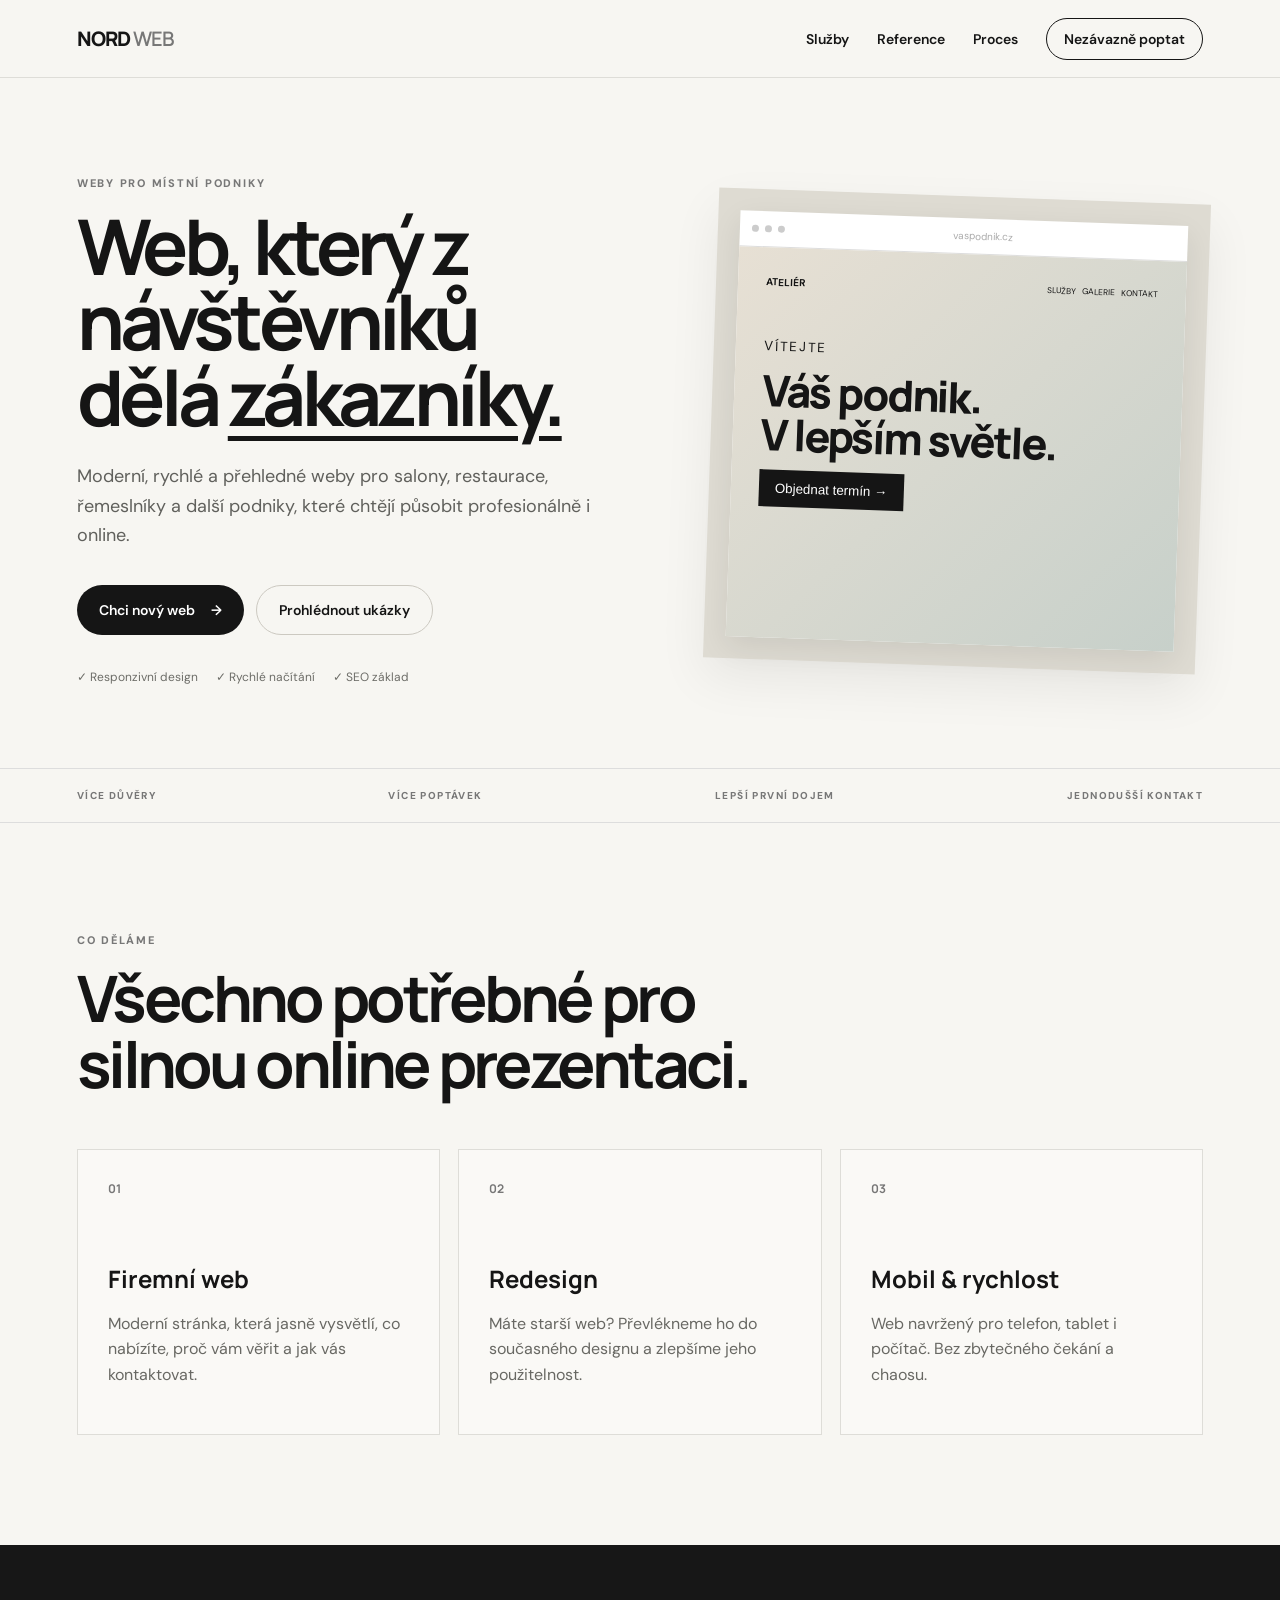
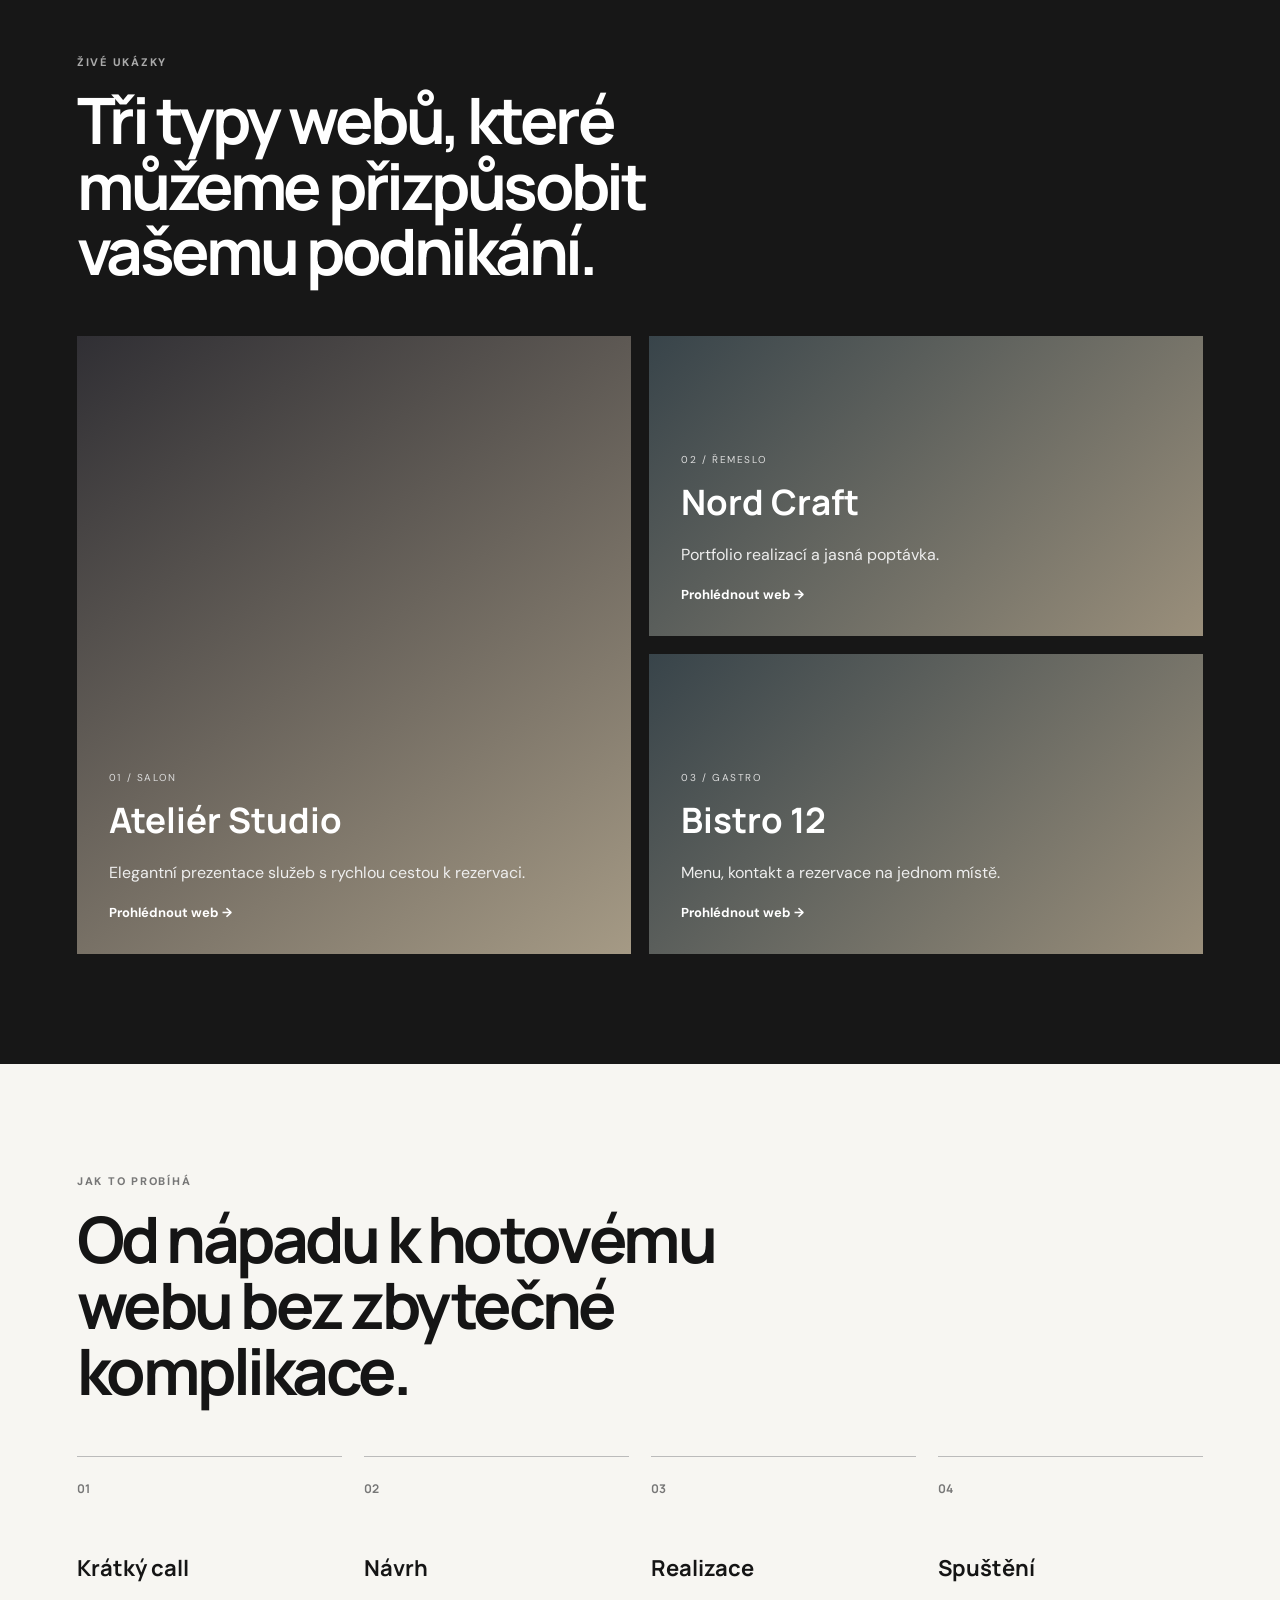
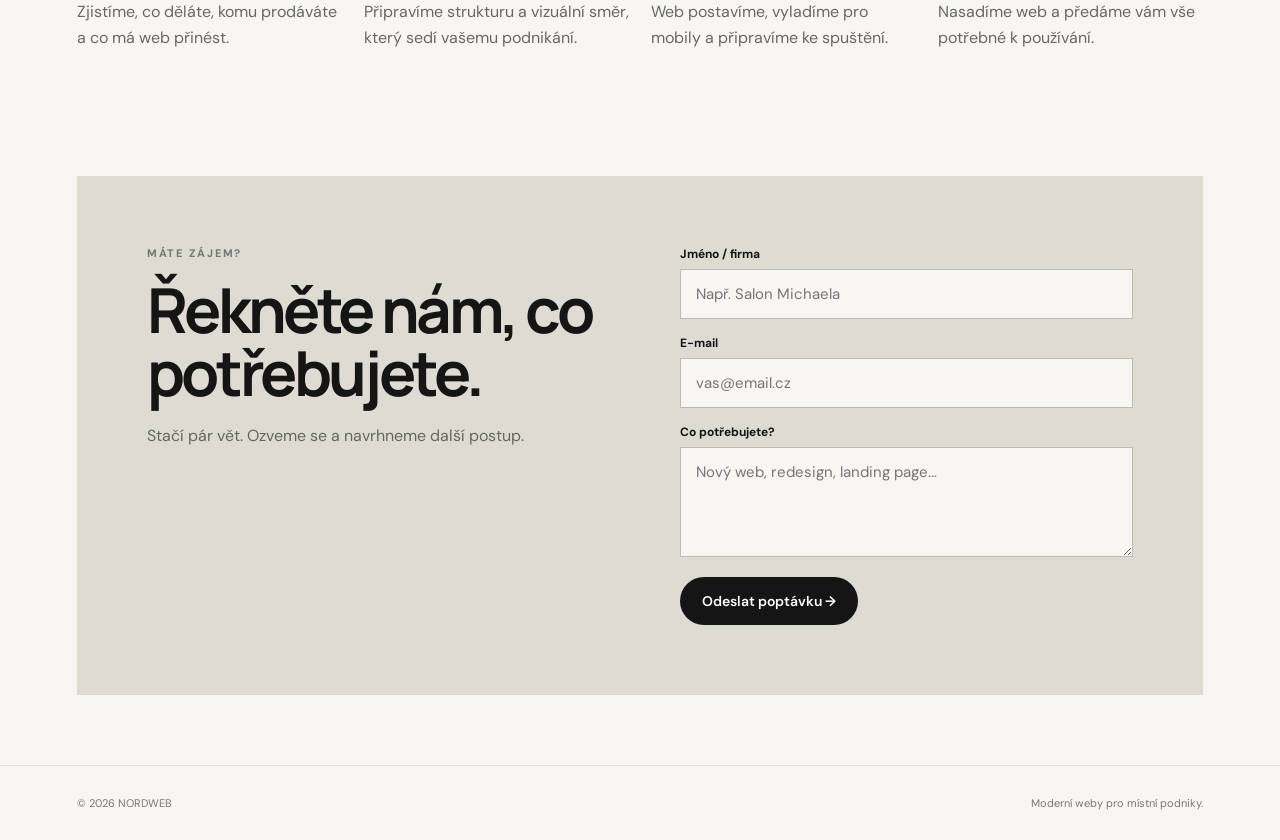
==== index.html @ d157ecd4 "Connect contact form to Formspree" ====
<!doctype html>
<html lang="cs">
<head>
  <meta charset="utf-8"><meta name="viewport" content="width=device-width, initial-scale=1">
  <meta name="description" content="Moderní weby pro místní podniky."><title>NORDWEB — Moderní web pro váš podnik</title>
  <link rel="preconnect" href="https://fonts.googleapis.com"><link rel="preconnect" href="https://fonts.gstatic.com" crossorigin>
  <link href="https://fonts.googleapis.com/css2?family=DM+Sans:wght@400;500;600;700&family=Manrope:wght@600;700;800&display=swap" rel="stylesheet"><link rel="stylesheet" href="styles.css">
</head>
<body>
<header class="site-header"><a class="logo" href="#top">NORD<span>WEB</span></a><nav><a href="#sluzby">Služby</a><a href="#reference">Reference</a><a href="#proces">Proces</a><a class="nav-cta" href="#kontakt">Nezávazně poptat</a></nav><button class="menu" aria-label="Menu">☰</button></header>
<main id="top">
<section class="hero"><div class="hero-copy"><p class="eyebrow">WEBY PRO MÍSTNÍ PODNIKY</p><h1>Web, který z návštěvníků dělá <em>zákazníky.</em></h1><p class="lead">Moderní, rychlé a přehledné weby pro salony, restaurace, řemeslníky a další podniky, které chtějí působit profesionálně i online.</p><div class="actions"><a class="button primary" href="#kontakt">Chci nový web <span>→</span></a><a class="button ghost" href="#reference">Prohlédnout ukázky</a></div><div class="trust"><span>✓ Responzivní design</span><span>✓ Rychlé načítání</span><span>✓ SEO základ</span></div></div><div class="hero-card"><div class="browser"><div class="browser-bar"><i></i><i></i><i></i><span>vaspodnik.cz</span></div><div class="mock-site"><div class="mock-top"><b>ATELIÉR</b><small>SLUŽBY &nbsp; GALERIE &nbsp; KONTAKT</small></div><div class="mock-center"><small>VÍTEJTE</small><strong>Váš podnik.<br>V lepším světle.</strong><button>Objednat termín →</button></div></div></div></div></section>
<section class="strip"><span>VÍCE DŮVĚRY</span><span>VÍCE POPTÁVEK</span><span>LEPŠÍ PRVNÍ DOJEM</span><span>JEDNODUŠŠÍ KONTAKT</span></section>
<section id="sluzby" class="section"><div class="section-head"><p class="eyebrow">CO DĚLÁME</p><h2>Všechno potřebné pro silnou online prezentaci.</h2></div><div class="cards"><article><div class="icon">01</div><h3>Firemní web</h3><p>Moderní stránka, která jasně vysvětlí, co nabízíte, proč vám věřit a jak vás kontaktovat.</p></article><article><div class="icon">02</div><h3>Redesign</h3><p>Máte starší web? Převlékneme ho do současného designu a zlepšíme jeho použitelnost.</p></article><article><div class="icon">03</div><h3>Mobil &amp; rychlost</h3><p>Web navržený pro telefon, tablet i počítač. Bez zbytečného čekání a chaosu.</p></article></div></section>
<section id="reference" class="section showcase"><div class="section-head"><p class="eyebrow">ŽIVÉ UKÁZKY</p><h2>Tři typy webů, které můžeme přizpůsobit vašemu podnikání.</h2></div><div class="showcase-grid"><div class="project large"><div class="project-content"><span>01 / SALON</span><h3>Ateliér Studio</h3><p>Elegantní prezentace služeb s rychlou cestou k rezervaci.</p><a href="atelier.html">Prohlédnout web →</a></div></div><div class="project"><div class="project-content"><span>02 / ŘEMESLO</span><h3>Nord Craft</h3><p>Portfolio realizací a jasná poptávka.</p><a href="nord-craft.html">Prohlédnout web →</a></div></div><div class="project"><div class="project-content"><span>03 / GASTRO</span><h3>Bistro 12</h3><p>Menu, kontakt a rezervace na jednom místě.</p><a href="bistro-12.html">Prohlédnout web →</a></div></div></div></section>
<section id="proces" class="section process"><div class="section-head"><p class="eyebrow">JAK TO PROBÍHÁ</p><h2>Od nápadu k hotovému webu bez zbytečné komplikace.</h2></div><div class="steps"><div><b>01</b><h3>Krátký call</h3><p>Zjistíme, co děláte, komu prodáváte a co má web přinést.</p></div><div><b>02</b><h3>Návrh</h3><p>Připravíme strukturu a vizuální směr, který sedí vašemu podnikání.</p></div><div><b>03</b><h3>Realizace</h3><p>Web postavíme, vyladíme pro mobily a připravíme ke spuštění.</p></div><div><b>04</b><h3>Spuštění</h3><p>Nasadíme web a předáme vám vše potřebné k používání.</p></div></div></section>
<section id="kontakt" class="contact"><div><p class="eyebrow">MÁTE ZÁJEM?</p><h2>Řekněte nám, co potřebujete.</h2><p>Stačí pár vět. Ozveme se a navrhneme další postup.</p></div><form id="contact-form" action="https://formspree.io/f/mppwrbav" method="POST"><label>Jméno / firma<input name="name" required placeholder="Např. Salon Michaela"></label><label>E-mail<input name="email" type="email" required placeholder="vas@email.cz"></label><label>Co potřebujete?<textarea name="message" rows="4" placeholder="Nový web, redesign, landing page..."></textarea></label><button class="button primary" type="submit">Odeslat poptávku →</button></form></section>
</main><footer><span>© 2026 NORDWEB</span><span>Moderní weby pro místní podniky.</span></footer><script src="script.js"></script></body></html>
---- styles.css ----
*{box-sizing:border-box}html{scroll-behavior:smooth}body{margin:0;font-family:"DM Sans",sans-serif;color:#151515;background:#f7f6f2}a{color:inherit;text-decoration:none}.site-header{height:78px;display:flex;align-items:center;justify-content:space-between;padding:0 6vw;border-bottom:1px solid #deddd8;background:#f7f6f2;position:sticky;top:0;z-index:10}.logo{font-family:Manrope;font-weight:800;letter-spacing:-.04em;font-size:20px}.logo span{font-weight:600;margin-left:2px;color:#777}nav{display:flex;gap:28px;align-items:center;font-size:14px;font-weight:600}.nav-cta{padding:11px 17px;border:1px solid #151515;border-radius:999px}.menu{display:none;border:0;background:none;font-size:24px}.hero{min-height:690px;padding:90px 6vw 75px;display:grid;grid-template-columns:1.05fr .95fr;gap:7vw;align-items:center}.eyebrow{font-size:11px;font-weight:800;letter-spacing:.16em;color:#777;margin:0 0 18px}.hero h1{font-family:Manrope;font-size:clamp(50px,6vw,88px);line-height:.98;letter-spacing:-.06em;margin:0 0 28px;max-width:760px}.hero h1 em{font-style:normal;text-decoration:underline;text-decoration-thickness:5px;text-underline-offset:10px}.lead{font-size:18px;line-height:1.65;color:#60605c;max-width:600px}.actions{display:flex;gap:12px;margin:34px 0}.button{display:inline-flex;align-items:center;justify-content:center;gap:16px;border:0;border-radius:999px;padding:15px 22px;font:600 14px "DM Sans";cursor:pointer}.primary{background:#151515;color:white}.ghost{border:1px solid #ccc9c1;background:transparent}.trust{display:flex;gap:18px;flex-wrap:wrap;color:#6d6d68;font-size:12px}.hero-card{background:#dedbd2;padding:22px;transform:rotate(2deg);box-shadow:0 20px 50px #0001}.browser{background:white;box-shadow:0 10px 30px #00000015}.browser-bar{height:36px;border-bottom:1px solid #ddd;display:flex;align-items:center;padding:0 12px;gap:6px;color:#aaa;font-size:10px}.browser-bar i{width:7px;height:7px;border-radius:50%;background:#ccc}.browser-bar span{margin:auto}.mock-site{height:390px;padding:28px;background:linear-gradient(135deg,#e7e0d4,#c7d0ca)}.mock-top{display:flex;justify-content:space-between;font-size:10px}.mock-center{height:80%;display:flex;flex-direction:column;justify-content:center;gap:14px}.mock-center small{letter-spacing:.15em}.mock-center strong{font:800 43px/1.02 Manrope;letter-spacing:-.05em}.mock-center button{align-self:flex-start;padding:11px 16px;border:0;background:#151515;color:#fff}.strip{border-top:1px solid #ddd;border-bottom:1px solid #ddd;padding:20px 6vw;display:flex;justify-content:space-between;gap:20px;font-size:10px;letter-spacing:.14em;font-weight:800;color:#777}.section{padding:110px 6vw}.section-head{max-width:760px;margin-bottom:52px}.section h2{font:700 clamp(38px,5vw,64px)/1.03 Manrope;letter-spacing:-.055em;margin:0}.cards{display:grid;grid-template-columns:repeat(3,1fr);gap:18px}.cards article{border:1px solid #deddd8;padding:30px;min-height:250px;background:#faf9f6}.icon{font:700 12px Manrope;margin-bottom:65px;color:#777}.cards h3{font:700 24px Manrope;margin:0 0 12px}.cards p,.steps p,.project p{color:#686863;line-height:1.6}.showcase{background:#171717;color:#fff}.showcase .eyebrow{color:#aaa}.showcase-grid{display:grid;grid-template-columns:1fr 1fr;gap:18px}.project{min-height:300px;padding:32px;display:flex;align-items:end;background:linear-gradient(135deg,#38444a,#9a8f7b)}.project.large{grid-row:span 2;min-height:618px;background:linear-gradient(145deg,#302f34,#a59a85)}.project-content span{font-size:10px;letter-spacing:.16em;color:#ddd}.project h3{font:700 35px Manrope;margin:10px 0}.project p{color:#eee;max-width:430px}.project a{font-weight:700;font-size:13px}.steps{display:grid;grid-template-columns:repeat(4,1fr);gap:22px}.steps>div{border-top:1px solid #bbb;padding-top:20px}.steps b{font:700 12px Manrope;color:#777}.steps h3{font:700 22px Manrope;margin:55px 0 8px}.contact{margin:0 6vw 70px;padding:70px;display:grid;grid-template-columns:1fr 1fr;gap:80px;background:#dedbd2}.contact h2{font:700 clamp(38px,5vw,62px)/1.02 Manrope;letter-spacing:-.055em;margin:0 0 18px}.contact p:not(.eyebrow){color:#666;line-height:1.6}.contact form{display:grid;gap:16px}.contact label{font-size:12px;font-weight:700}.contact input,.contact textarea{width:100%;margin-top:7px;border:1px solid #bdbbb4;background:#f7f6f2;padding:14px 15px;font:15px "DM Sans";resize:vertical}.contact .button{justify-self:start}footer{padding:30px 6vw;border-top:1px solid #ddd;display:flex;justify-content:space-between;color:#777;font-size:11px}@media(max-width:800px){nav{display:none}.menu{display:block}.hero{grid-template-columns:1fr;padding-top:60px}.hero-card{order:-1}.strip{overflow:hidden}.cards,.steps,.contact{grid-template-columns:1fr}.showcase-grid{grid-template-columns:1fr}.project.large{min-height:400px}.contact{padding:40px 28px;gap:35px}.section{padding:75px 6vw}.hero h1{font-size:clamp(45px,14vw,70px)}.mock-site{height:300px}.mock-center strong{font-size:34px}}
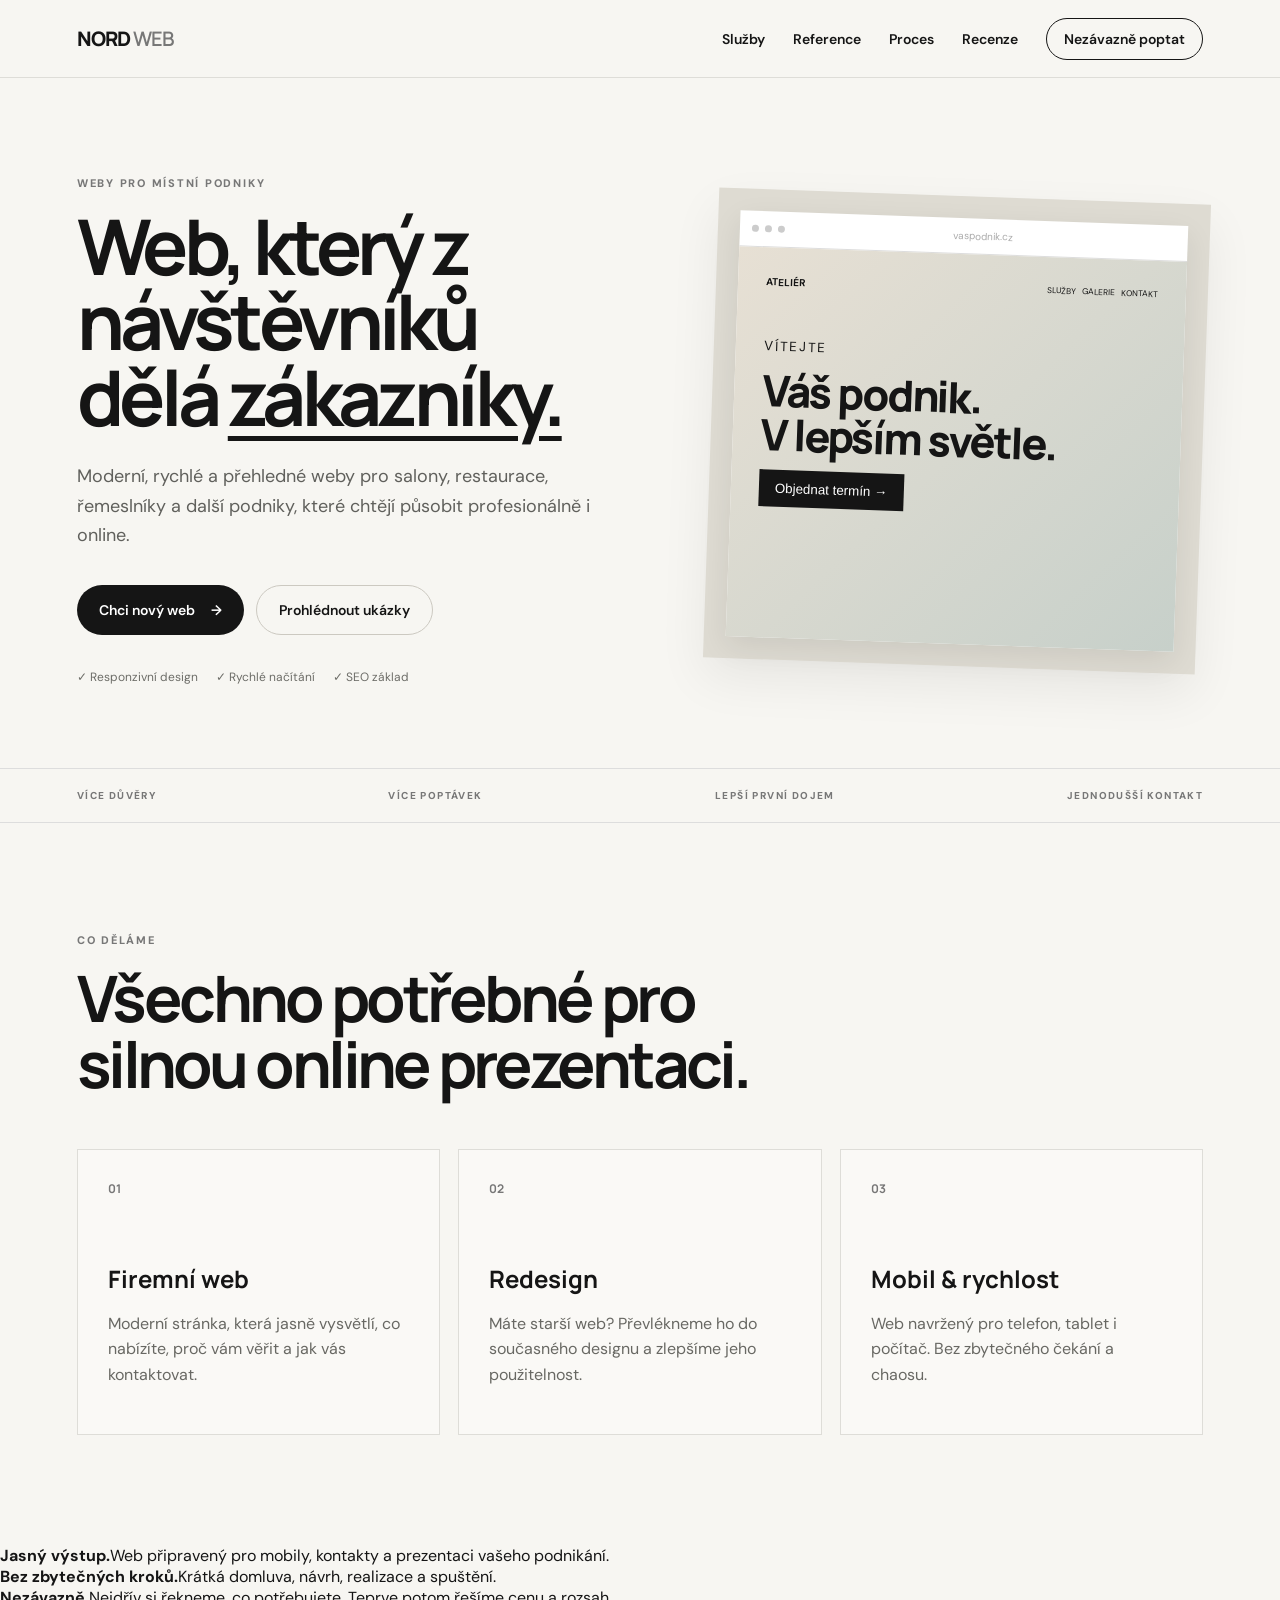
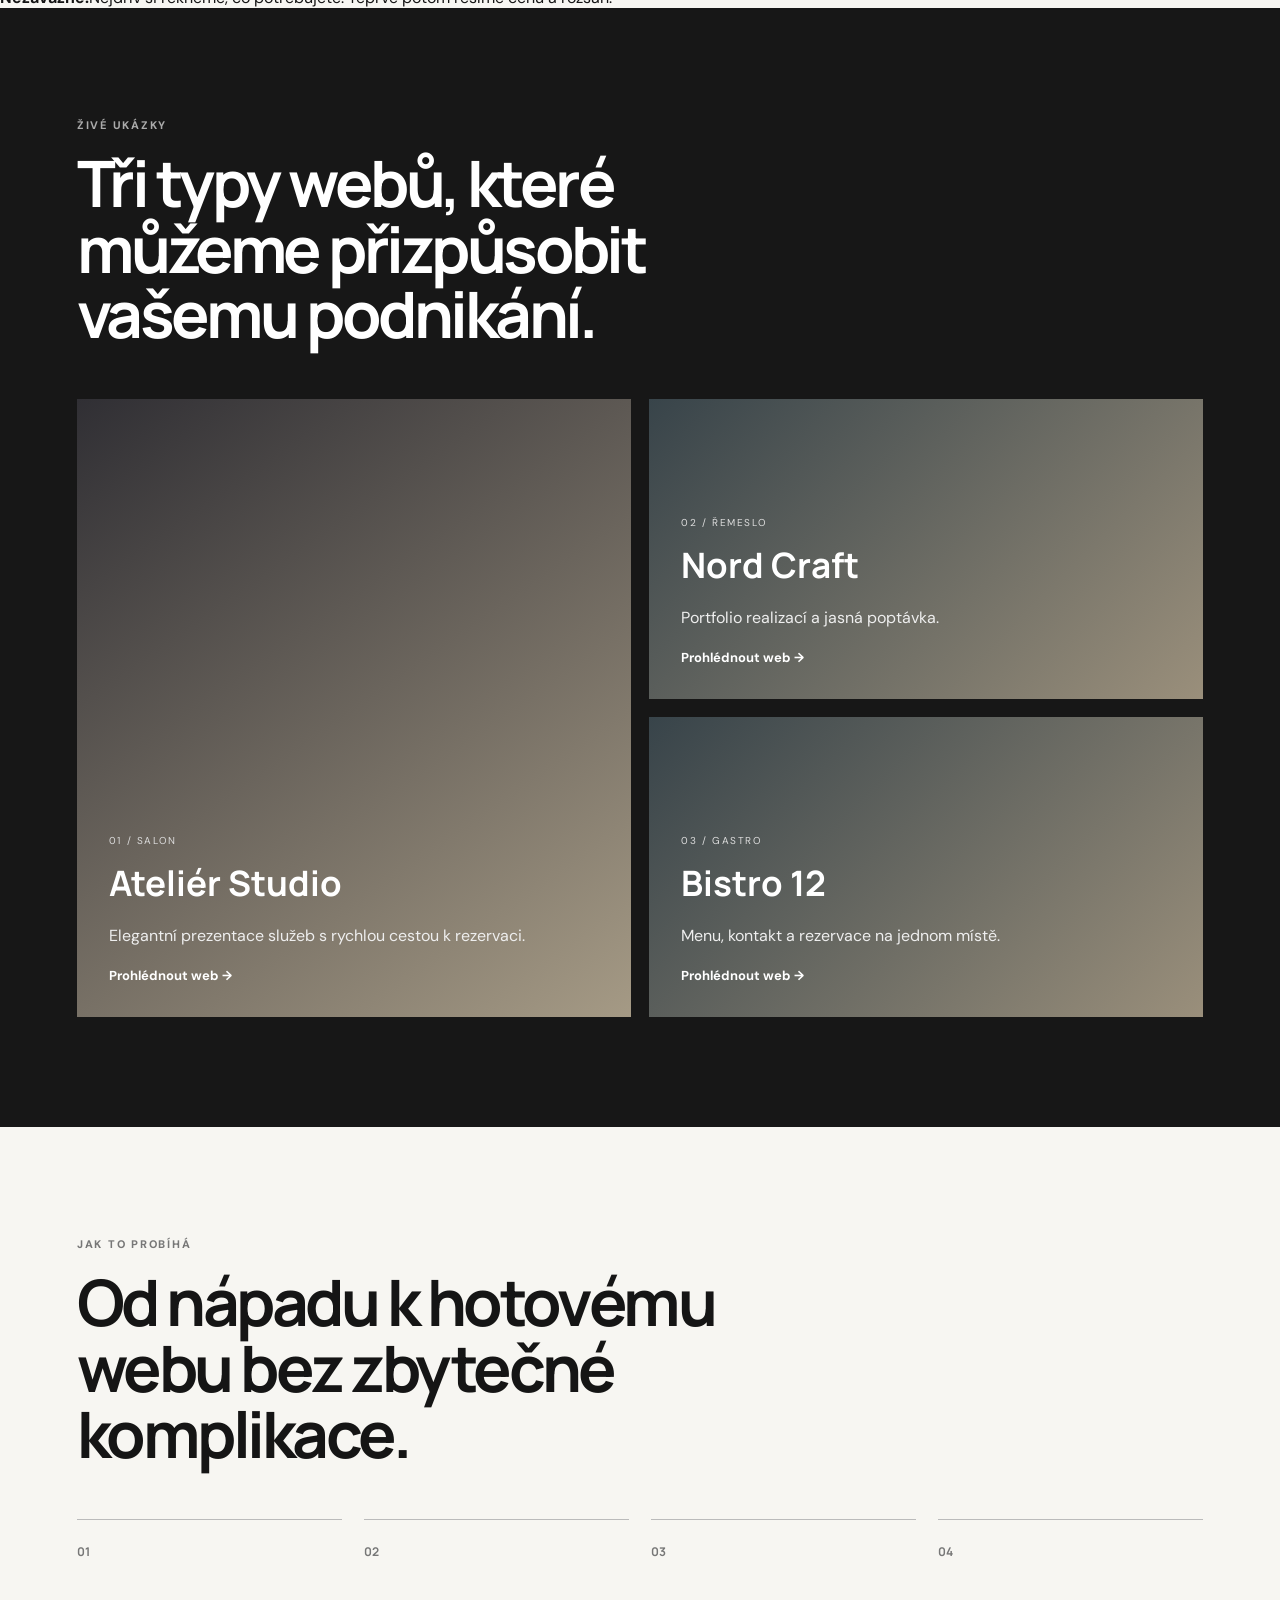
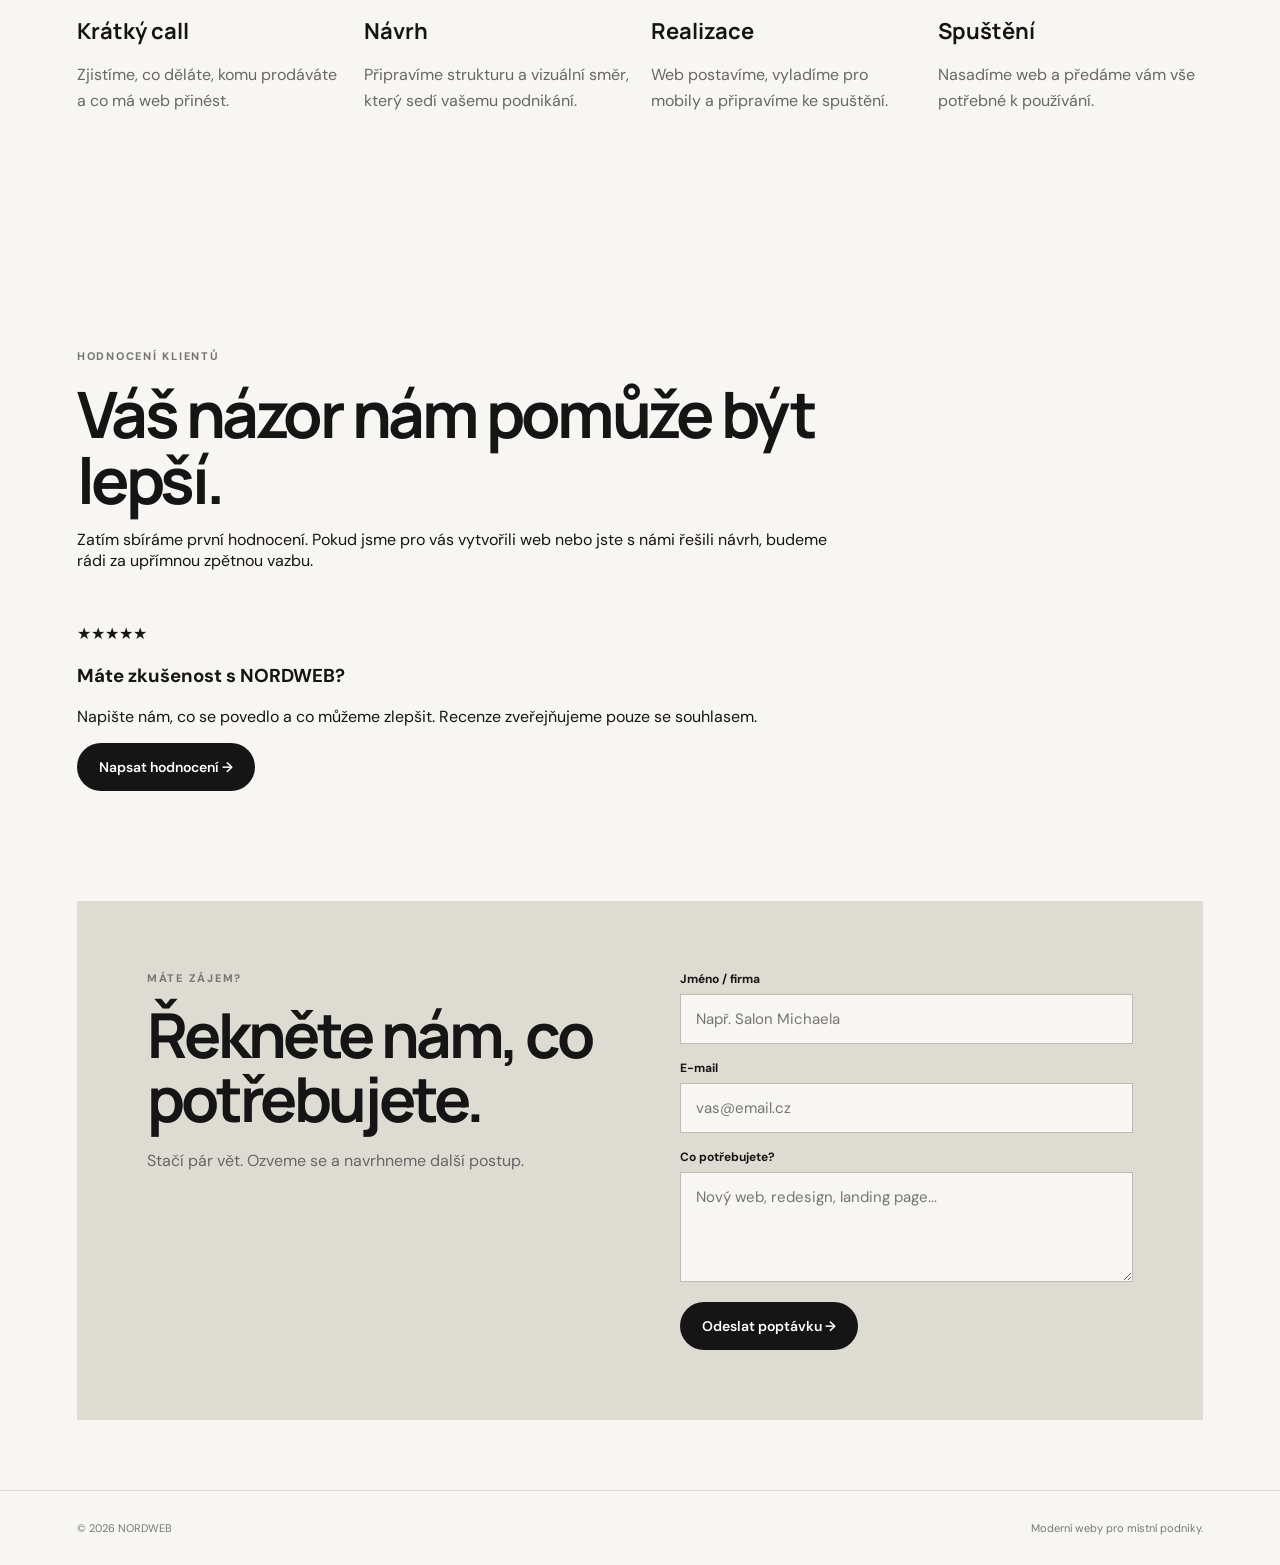
==== commit 17b1c57c: "Add transparent review section and trust elements" ====
--- a/index.html
+++ b/index.html
@@ -7,12 +7,14 @@
   <link href="https://fonts.googleapis.com/css2?family=DM+Sans:wght@400;500;600;700&family=Manrope:wght@600;700;800&display=swap" rel="stylesheet"><link rel="stylesheet" href="styles.css">
 </head>
 <body>
-<header class="site-header"><a class="logo" href="#top">NORD<span>WEB</span></a><nav><a href="#sluzby">Služby</a><a href="#reference">Reference</a><a href="#proces">Proces</a><a class="nav-cta" href="#kontakt">Nezávazně poptat</a></nav><button class="menu" aria-label="Menu">☰</button></header>
+<header class="site-header"><a class="logo" href="#top">NORD<span>WEB</span></a><nav><a href="#sluzby">Služby</a><a href="#reference">Reference</a><a href="#proces">Proces</a><a href="#recenze">Recenze</a><a class="nav-cta" href="#kontakt">Nezávazně poptat</a></nav><button class="menu" aria-label="Menu">☰</button></header>
 <main id="top">
 <section class="hero"><div class="hero-copy"><p class="eyebrow">WEBY PRO MÍSTNÍ PODNIKY</p><h1>Web, který z návštěvníků dělá <em>zákazníky.</em></h1><p class="lead">Moderní, rychlé a přehledné weby pro salony, restaurace, řemeslníky a další podniky, které chtějí působit profesionálně i online.</p><div class="actions"><a class="button primary" href="#kontakt">Chci nový web <span>→</span></a><a class="button ghost" href="#reference">Prohlédnout ukázky</a></div><div class="trust"><span>✓ Responzivní design</span><span>✓ Rychlé načítání</span><span>✓ SEO základ</span></div></div><div class="hero-card"><div class="browser"><div class="browser-bar"><i></i><i></i><i></i><span>vaspodnik.cz</span></div><div class="mock-site"><div class="mock-top"><b>ATELIÉR</b><small>SLUŽBY &nbsp; GALERIE &nbsp; KONTAKT</small></div><div class="mock-center"><small>VÍTEJTE</small><strong>Váš podnik.<br>V lepším světle.</strong><button>Objednat termín →</button></div></div></div></div></section>
 <section class="strip"><span>VÍCE DŮVĚRY</span><span>VÍCE POPTÁVEK</span><span>LEPŠÍ PRVNÍ DOJEM</span><span>JEDNODUŠŠÍ KONTAKT</span></section>
 <section id="sluzby" class="section"><div class="section-head"><p class="eyebrow">CO DĚLÁME</p><h2>Všechno potřebné pro silnou online prezentaci.</h2></div><div class="cards"><article><div class="icon">01</div><h3>Firemní web</h3><p>Moderní stránka, která jasně vysvětlí, co nabízíte, proč vám věřit a jak vás kontaktovat.</p></article><article><div class="icon">02</div><h3>Redesign</h3><p>Máte starší web? Převlékneme ho do současného designu a zlepšíme jeho použitelnost.</p></article><article><div class="icon">03</div><h3>Mobil &amp; rychlost</h3><p>Web navržený pro telefon, tablet i počítač. Bez zbytečného čekání a chaosu.</p></article></div></section>
+<section class="proof"><div><strong>Jasný výstup.</strong><span>Web připravený pro mobily, kontakty a prezentaci vašeho podnikání.</span></div><div><strong>Bez zbytečných kroků.</strong><span>Krátká domluva, návrh, realizace a spuštění.</span></div><div><strong>Nezávazně.</strong><span>Nejdřív si řekneme, co potřebujete. Teprve potom řešíme cenu a rozsah.</span></div></section>
 <section id="reference" class="section showcase"><div class="section-head"><p class="eyebrow">ŽIVÉ UKÁZKY</p><h2>Tři typy webů, které můžeme přizpůsobit vašemu podnikání.</h2></div><div class="showcase-grid"><div class="project large"><div class="project-content"><span>01 / SALON</span><h3>Ateliér Studio</h3><p>Elegantní prezentace služeb s rychlou cestou k rezervaci.</p><a href="atelier.html">Prohlédnout web →</a></div></div><div class="project"><div class="project-content"><span>02 / ŘEMESLO</span><h3>Nord Craft</h3><p>Portfolio realizací a jasná poptávka.</p><a href="nord-craft.html">Prohlédnout web →</a></div></div><div class="project"><div class="project-content"><span>03 / GASTRO</span><h3>Bistro 12</h3><p>Menu, kontakt a rezervace na jednom místě.</p><a href="bistro-12.html">Prohlédnout web →</a></div></div></div></section>
 <section id="proces" class="section process"><div class="section-head"><p class="eyebrow">JAK TO PROBÍHÁ</p><h2>Od nápadu k hotovému webu bez zbytečné komplikace.</h2></div><div class="steps"><div><b>01</b><h3>Krátký call</h3><p>Zjistíme, co děláte, komu prodáváte a co má web přinést.</p></div><div><b>02</b><h3>Návrh</h3><p>Připravíme strukturu a vizuální směr, který sedí vašemu podnikání.</p></div><div><b>03</b><h3>Realizace</h3><p>Web postavíme, vyladíme pro mobily a připravíme ke spuštění.</p></div><div><b>04</b><h3>Spuštění</h3><p>Nasadíme web a předáme vám vše potřebné k používání.</p></div></div></section>
+<section id="recenze" class="section reviews"><div class="section-head"><p class="eyebrow">HODNOCENÍ KLIENTŮ</p><h2>Váš názor nám pomůže být lepší.</h2><p class="review-intro">Zatím sbíráme první hodnocení. Pokud jsme pro vás vytvořili web nebo jste s námi řešili návrh, budeme rádi za upřímnou zpětnou vazbu.</p></div><div class="review-card"><div class="stars" aria-label="5 hvězdiček">★★★★★</div><h3>Máte zkušenost s NORDWEB?</h3><p>Napište nám, co se povedlo a co můžeme zlepšit. Recenze zveřejňujeme pouze se souhlasem.</p><a class="button primary" href="#kontakt">Napsat hodnocení →</a></div></section>
 <section id="kontakt" class="contact"><div><p class="eyebrow">MÁTE ZÁJEM?</p><h2>Řekněte nám, co potřebujete.</h2><p>Stačí pár vět. Ozveme se a navrhneme další postup.</p></div><form id="contact-form" action="https://formspree.io/f/mppwrbav" method="POST"><label>Jméno / firma<input name="name" required placeholder="Např. Salon Michaela"></label><label>E-mail<input name="email" type="email" required placeholder="vas@email.cz"></label><label>Co potřebujete?<textarea name="message" rows="4" placeholder="Nový web, redesign, landing page..."></textarea></label><button class="button primary" type="submit">Odeslat poptávku →</button></form></section>
 </main><footer><span>© 2026 NORDWEB</span><span>Moderní weby pro místní podniky.</span></footer><script src="script.js"></script></body></html>
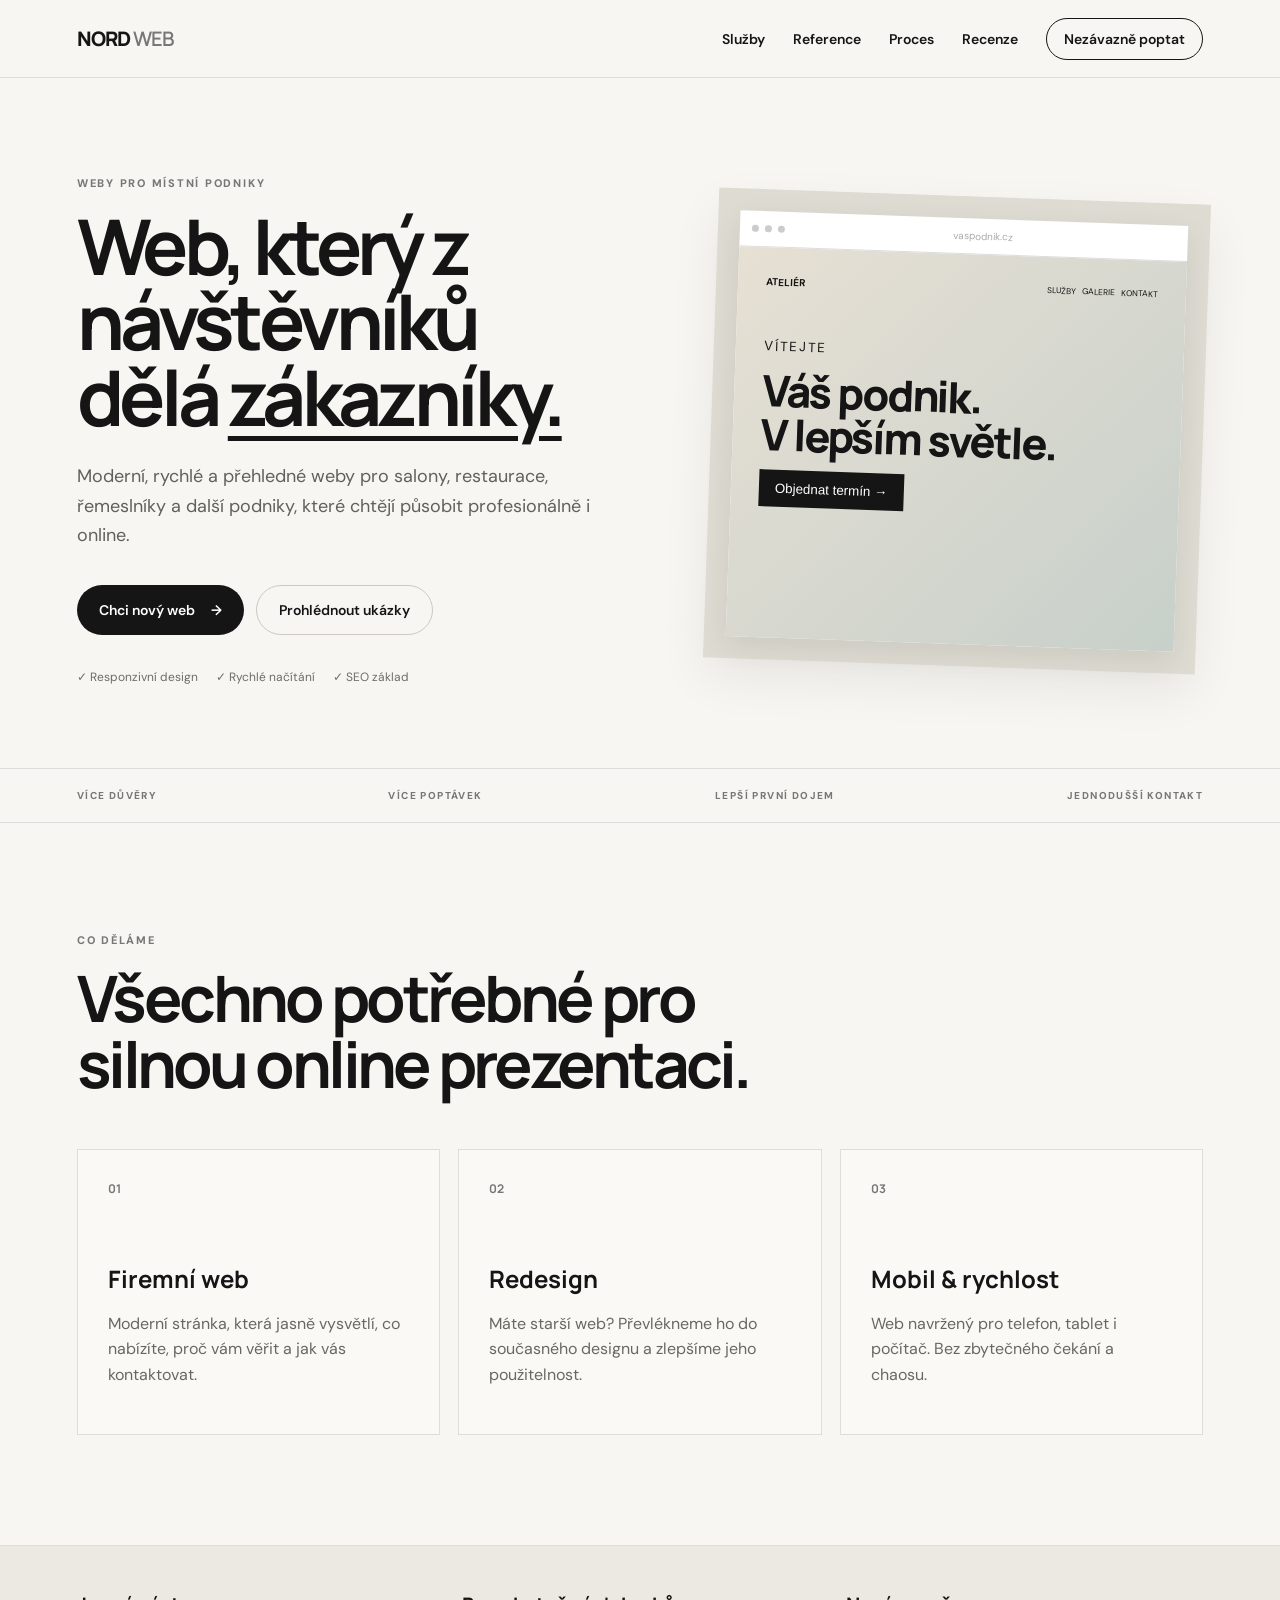
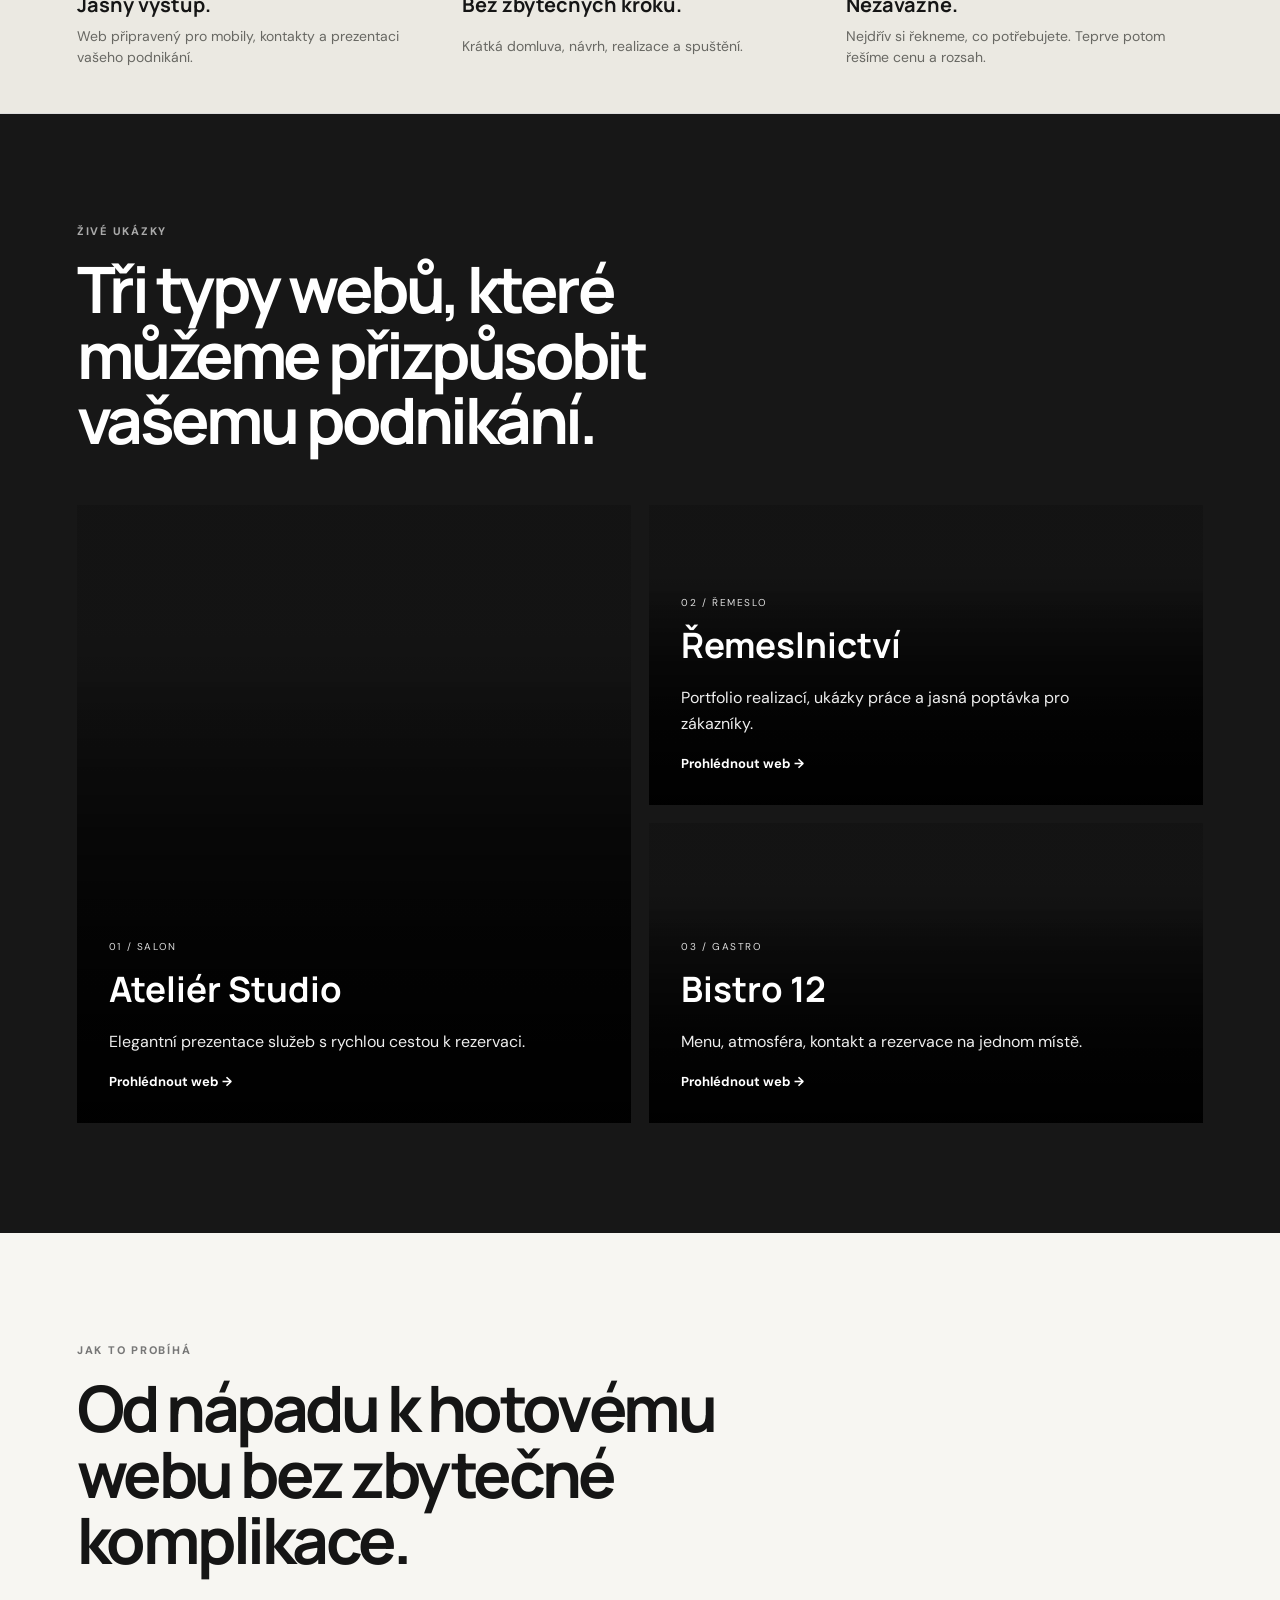
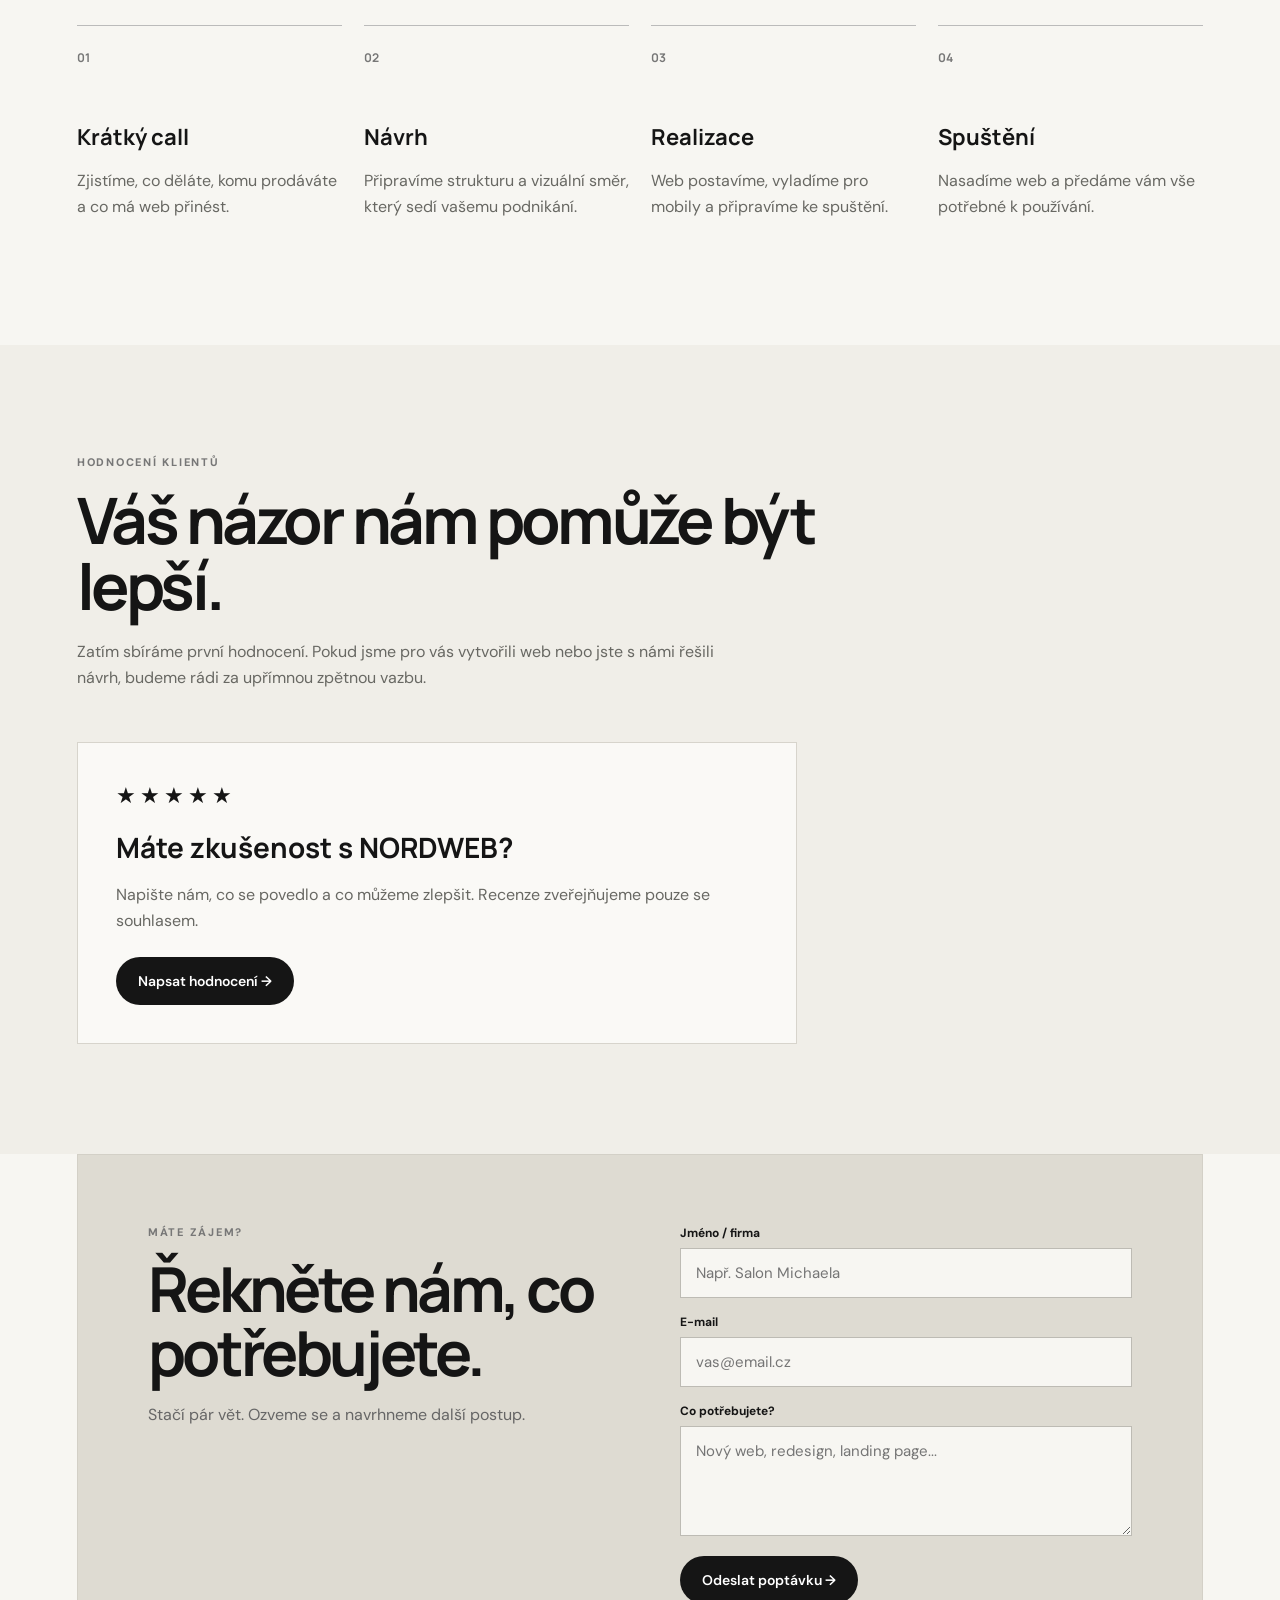
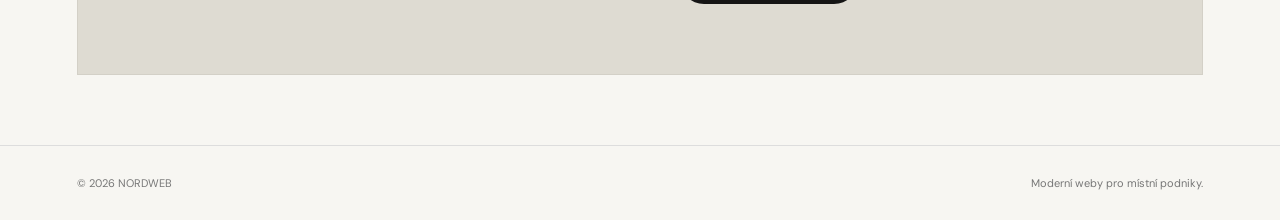
==== commit ecb68a7d: "Add real portfolio images and rename craft example" ====
--- a/index.html
+++ b/index.html
@@ -13,7 +13,7 @@
 <section class="strip"><span>VÍCE DŮVĚRY</span><span>VÍCE POPTÁVEK</span><span>LEPŠÍ PRVNÍ DOJEM</span><span>JEDNODUŠŠÍ KONTAKT</span></section>
 <section id="sluzby" class="section"><div class="section-head"><p class="eyebrow">CO DĚLÁME</p><h2>Všechno potřebné pro silnou online prezentaci.</h2></div><div class="cards"><article><div class="icon">01</div><h3>Firemní web</h3><p>Moderní stránka, která jasně vysvětlí, co nabízíte, proč vám věřit a jak vás kontaktovat.</p></article><article><div class="icon">02</div><h3>Redesign</h3><p>Máte starší web? Převlékneme ho do současného designu a zlepšíme jeho použitelnost.</p></article><article><div class="icon">03</div><h3>Mobil &amp; rychlost</h3><p>Web navržený pro telefon, tablet i počítač. Bez zbytečného čekání a chaosu.</p></article></div></section>
 <section class="proof"><div><strong>Jasný výstup.</strong><span>Web připravený pro mobily, kontakty a prezentaci vašeho podnikání.</span></div><div><strong>Bez zbytečných kroků.</strong><span>Krátká domluva, návrh, realizace a spuštění.</span></div><div><strong>Nezávazně.</strong><span>Nejdřív si řekneme, co potřebujete. Teprve potom řešíme cenu a rozsah.</span></div></section>
-<section id="reference" class="section showcase"><div class="section-head"><p class="eyebrow">ŽIVÉ UKÁZKY</p><h2>Tři typy webů, které můžeme přizpůsobit vašemu podnikání.</h2></div><div class="showcase-grid"><div class="project large"><div class="project-content"><span>01 / SALON</span><h3>Ateliér Studio</h3><p>Elegantní prezentace služeb s rychlou cestou k rezervaci.</p><a href="atelier.html">Prohlédnout web →</a></div></div><div class="project"><div class="project-content"><span>02 / ŘEMESLO</span><h3>Nord Craft</h3><p>Portfolio realizací a jasná poptávka.</p><a href="nord-craft.html">Prohlédnout web →</a></div></div><div class="project"><div class="project-content"><span>03 / GASTRO</span><h3>Bistro 12</h3><p>Menu, kontakt a rezervace na jednom místě.</p><a href="bistro-12.html">Prohlédnout web →</a></div></div></div></section>
+<section id="reference" class="section showcase"><div class="section-head"><p class="eyebrow">ŽIVÉ UKÁZKY</p><h2>Tři typy webů, které můžeme přizpůsobit vašemu podnikání.</h2></div><div class="showcase-grid"><div class="project large" style="background-image:linear-gradient(180deg,#00000008 25%,#000b 100%),url('https://sakishears.com/cdn/shop/articles/6780a6bcd1c410527a5d23e3-1736485904626.jpg?crop=center&height=1200&v=1736657369&width=1200')"><div class="project-content"><span>01 / SALON</span><h3>Ateliér Studio</h3><p>Elegantní prezentace služeb s rychlou cestou k rezervaci.</p><a href="atelier.html">Prohlédnout web →</a></div></div><div class="project" style="background-image:linear-gradient(180deg,#00000008 25%,#000b 100%),url('https://goldenhome.sg/cdn/shop/articles/custom-cabinet-maker.png?v=1769394931')"><div class="project-content"><span>02 / ŘEMESLO</span><h3>Řemeslnictví</h3><p>Portfolio realizací, ukázky práce a jasná poptávka pro zákazníky.</p><a href="nord-craft.html">Prohlédnout web →</a></div></div><div class="project" style="background-image:linear-gradient(180deg,#00000008 25%,#000b 100%),url('https://d3mnjqwcckawn6.cloudfront.net/assets/files/10997/relaxing-evening-batture-bistro-bar.2000x0.jpg')"><div class="project-content"><span>03 / GASTRO</span><h3>Bistro 12</h3><p>Menu, atmosféra, kontakt a rezervace na jednom místě.</p><a href="bistro-12.html">Prohlédnout web →</a></div></div></div></section>
 <section id="proces" class="section process"><div class="section-head"><p class="eyebrow">JAK TO PROBÍHÁ</p><h2>Od nápadu k hotovému webu bez zbytečné komplikace.</h2></div><div class="steps"><div><b>01</b><h3>Krátký call</h3><p>Zjistíme, co děláte, komu prodáváte a co má web přinést.</p></div><div><b>02</b><h3>Návrh</h3><p>Připravíme strukturu a vizuální směr, který sedí vašemu podnikání.</p></div><div><b>03</b><h3>Realizace</h3><p>Web postavíme, vyladíme pro mobily a připravíme ke spuštění.</p></div><div><b>04</b><h3>Spuštění</h3><p>Nasadíme web a předáme vám vše potřebné k používání.</p></div></div></section>
 <section id="recenze" class="section reviews"><div class="section-head"><p class="eyebrow">HODNOCENÍ KLIENTŮ</p><h2>Váš názor nám pomůže být lepší.</h2><p class="review-intro">Zatím sbíráme první hodnocení. Pokud jsme pro vás vytvořili web nebo jste s námi řešili návrh, budeme rádi za upřímnou zpětnou vazbu.</p></div><div class="review-card"><div class="stars" aria-label="5 hvězdiček">★★★★★</div><h3>Máte zkušenost s NORDWEB?</h3><p>Napište nám, co se povedlo a co můžeme zlepšit. Recenze zveřejňujeme pouze se souhlasem.</p><a class="button primary" href="#kontakt">Napsat hodnocení →</a></div></section>
 <section id="kontakt" class="contact"><div><p class="eyebrow">MÁTE ZÁJEM?</p><h2>Řekněte nám, co potřebujete.</h2><p>Stačí pár vět. Ozveme se a navrhneme další postup.</p></div><form id="contact-form" action="https://formspree.io/f/mppwrbav" method="POST"><label>Jméno / firma<input name="name" required placeholder="Např. Salon Michaela"></label><label>E-mail<input name="email" type="email" required placeholder="vas@email.cz"></label><label>Co potřebujete?<textarea name="message" rows="4" placeholder="Nový web, redesign, landing page..."></textarea></label><button class="button primary" type="submit">Odeslat poptávku →</button></form></section>
--- a/styles.css
+++ b/styles.css
@@ -1 +1 @@
-*{box-sizing:border-box}html{scroll-behavior:smooth}body{margin:0;font-family:"DM Sans",sans-serif;color:#151515;background:#f7f6f2}a{color:inherit;text-decoration:none}.site-header{height:78px;display:flex;align-items:center;justify-content:space-between;padding:0 6vw;border-bottom:1px solid #deddd8;background:#f7f6f2;position:sticky;top:0;z-index:10}.logo{font-family:Manrope;font-weight:800;letter-spacing:-.04em;font-size:20px}.logo span{font-weight:600;margin-left:2px;color:#777}nav{display:flex;gap:28px;align-items:center;font-size:14px;font-weight:600}.nav-cta{padding:11px 17px;border:1px solid #151515;border-radius:999px}.menu{display:none;border:0;background:none;font-size:24px}.hero{min-height:690px;padding:90px 6vw 75px;display:grid;grid-template-columns:1.05fr .95fr;gap:7vw;align-items:center}.eyebrow{font-size:11px;font-weight:800;letter-spacing:.16em;color:#777;margin:0 0 18px}.hero h1{font-family:Manrope;font-size:clamp(50px,6vw,88px);line-height:.98;letter-spacing:-.06em;margin:0 0 28px;max-width:760px}.hero h1 em{font-style:normal;text-decoration:underline;text-decoration-thickness:5px;text-underline-offset:10px}.lead{font-size:18px;line-height:1.65;color:#60605c;max-width:600px}.actions{display:flex;gap:12px;margin:34px 0}.button{display:inline-flex;align-items:center;justify-content:center;gap:16px;border:0;border-radius:999px;padding:15px 22px;font:600 14px "DM Sans";cursor:pointer}.primary{background:#151515;color:white}.ghost{border:1px solid #ccc9c1;background:transparent}.trust{display:flex;gap:18px;flex-wrap:wrap;color:#6d6d68;font-size:12px}.hero-card{background:#dedbd2;padding:22px;transform:rotate(2deg);box-shadow:0 20px 50px #0001}.browser{background:white;box-shadow:0 10px 30px #00000015}.browser-bar{height:36px;border-bottom:1px solid #ddd;display:flex;align-items:center;padding:0 12px;gap:6px;color:#aaa;font-size:10px}.browser-bar i{width:7px;height:7px;border-radius:50%;background:#ccc}.browser-bar span{margin:auto}.mock-site{height:390px;padding:28px;background:linear-gradient(135deg,#e7e0d4,#c7d0ca)}.mock-top{display:flex;justify-content:space-between;font-size:10px}.mock-center{height:80%;display:flex;flex-direction:column;justify-content:center;gap:14px}.mock-center small{letter-spacing:.15em}.mock-center strong{font:800 43px/1.02 Manrope;letter-spacing:-.05em}.mock-center button{align-self:flex-start;padding:11px 16px;border:0;background:#151515;color:#fff}.strip{border-top:1px solid #ddd;border-bottom:1px solid #ddd;padding:20px 6vw;display:flex;justify-content:space-between;gap:20px;font-size:10px;letter-spacing:.14em;font-weight:800;color:#777}.section{padding:110px 6vw}.section-head{max-width:760px;margin-bottom:52px}.section h2{font:700 clamp(38px,5vw,64px)/1.03 Manrope;letter-spacing:-.055em;margin:0}.cards{display:grid;grid-template-columns:repeat(3,1fr);gap:18px}.cards article{border:1px solid #deddd8;padding:30px;min-height:250px;background:#faf9f6}.icon{font:700 12px Manrope;margin-bottom:65px;color:#777}.cards h3{font:700 24px Manrope;margin:0 0 12px}.cards p,.steps p,.project p{color:#686863;line-height:1.6}.showcase{background:#171717;color:#fff}.showcase .eyebrow{color:#aaa}.showcase-grid{display:grid;grid-template-columns:1fr 1fr;gap:18px}.project{min-height:300px;padding:32px;display:flex;align-items:end;background:linear-gradient(135deg,#38444a,#9a8f7b)}.project.large{grid-row:span 2;min-height:618px;background:linear-gradient(145deg,#302f34,#a59a85)}.project-content span{font-size:10px;letter-spacing:.16em;color:#ddd}.project h3{font:700 35px Manrope;margin:10px 0}.project p{color:#eee;max-width:430px}.project a{font-weight:700;font-size:13px}.steps{display:grid;grid-template-columns:repeat(4,1fr);gap:22px}.steps>div{border-top:1px solid #bbb;padding-top:20px}.steps b{font:700 12px Manrope;color:#777}.steps h3{font:700 22px Manrope;margin:55px 0 8px}.contact{margin:0 6vw 70px;padding:70px;display:grid;grid-template-columns:1fr 1fr;gap:80px;background:#dedbd2}.contact h2{font:700 clamp(38px,5vw,62px)/1.02 Manrope;letter-spacing:-.055em;margin:0 0 18px}.contact p:not(.eyebrow){color:#666;line-height:1.6}.contact form{display:grid;gap:16px}.contact label{font-size:12px;font-weight:700}.contact input,.contact textarea{width:100%;margin-top:7px;border:1px solid #bdbbb4;background:#f7f6f2;padding:14px 15px;font:15px "DM Sans";resize:vertical}.contact .button{justify-self:start}footer{padding:30px 6vw;border-top:1px solid #ddd;display:flex;justify-content:space-between;color:#777;font-size:11px}@media(max-width:800px){nav{display:none}.menu{display:block}.hero{grid-template-columns:1fr;padding-top:60px}.hero-card{order:-1}.strip{overflow:hidden}.cards,.steps,.contact{grid-template-columns:1fr}.showcase-grid{grid-template-columns:1fr}.project.large{min-height:400px}.contact{padding:40px 28px;gap:35px}.section{padding:75px 6vw}.hero h1{font-size:clamp(45px,14vw,70px)}.mock-site{height:300px}.mock-center strong{font-size:34px}}+*{box-sizing:border-box}html{scroll-behavior:smooth;scroll-padding-top:90px}body{margin:0;font-family:"DM Sans",sans-serif;color:#151515;background:#f7f6f2}a{color:inherit;text-decoration:none}.site-header{height:78px;display:flex;align-items:center;justify-content:space-between;padding:0 6vw;border-bottom:1px solid #deddd8;background:#f7f6f2;position:sticky;top:0;z-index:10}.logo{font-family:Manrope;font-weight:800;letter-spacing:-.04em;font-size:20px}.logo span{font-weight:600;margin-left:2px;color:#777}nav{display:flex;gap:28px;align-items:center;font-size:14px;font-weight:600}.nav-cta{padding:11px 17px;border:1px solid #151515;border-radius:999px}.menu{display:none;border:0;background:none;font-size:24px}.hero{min-height:690px;padding:90px 6vw 75px;display:grid;grid-template-columns:1.05fr .95fr;gap:7vw;align-items:center}.eyebrow{font-size:11px;font-weight:800;letter-spacing:.16em;color:#777;margin:0 0 18px}.hero h1{font-family:Manrope;font-size:clamp(50px,6vw,88px);line-height:.98;letter-spacing:-.06em;margin:0 0 28px;max-width:760px}.hero h1 em{font-style:normal;text-decoration:underline;text-decoration-thickness:5px;text-underline-offset:10px}.lead{font-size:18px;line-height:1.65;color:#60605c;max-width:600px}.actions{display:flex;gap:12px;margin:34px 0}.button{display:inline-flex;align-items:center;justify-content:center;gap:16px;border:0;border-radius:999px;padding:15px 22px;font:600 14px "DM Sans";cursor:pointer}.primary{background:#151515;color:white}.ghost{border:1px solid #ccc9c1;background:transparent}.trust{display:flex;gap:18px;flex-wrap:wrap;color:#6d6d68;font-size:12px}.hero-card{background:#dedbd2;padding:22px;transform:rotate(2deg);box-shadow:0 20px 50px #0001}.browser{background:white;box-shadow:0 10px 30px #00000015}.browser-bar{height:36px;border-bottom:1px solid #ddd;display:flex;align-items:center;padding:0 12px;gap:6px;color:#aaa;font-size:10px}.browser-bar i{width:7px;height:7px;border-radius:50%;background:#ccc}.browser-bar span{margin:auto}.mock-site{height:390px;padding:28px;background:linear-gradient(135deg,#e7e0d4,#c7d0ca)}.mock-top{display:flex;justify-content:space-between;font-size:10px}.mock-center{height:80%;display:flex;flex-direction:column;justify-content:center;gap:14px}.mock-center small{letter-spacing:.15em}.mock-center strong{font:800 43px/1.02 Manrope;letter-spacing:-.05em}.mock-center button{align-self:flex-start;padding:11px 16px;border:0;background:#151515;color:#fff}.strip{border-top:1px solid #ddd;border-bottom:1px solid #ddd;padding:20px 6vw;display:flex;justify-content:space-between;gap:20px;font-size:10px;letter-spacing:.14em;font-weight:800;color:#777}.section{padding:110px 6vw}.section-head{max-width:760px;margin-bottom:52px}.section h2{font:700 clamp(38px,5vw,64px)/1.03 Manrope;letter-spacing:-.055em;margin:0}.cards{display:grid;grid-template-columns:repeat(3,1fr);gap:18px}.cards article{border:1px solid #deddd8;padding:30px;min-height:250px;background:#faf9f6}.icon{font:700 12px Manrope;margin-bottom:65px;color:#777}.cards h3{font:700 24px Manrope;margin:0 0 12px}.cards p,.steps p,.project p{color:#686863;line-height:1.6}.proof{padding:45px 6vw;background:#ebe9e2;border-top:1px solid #ddd;border-bottom:1px solid #ddd;display:grid;grid-template-columns:repeat(3,1fr);gap:28px}.proof div{display:grid;gap:8px}.proof strong{font:700 20px Manrope}.proof span{color:#686863;line-height:1.5;font-size:14px}.showcase{background:#171717;color:#fff}.showcase .eyebrow{color:#aaa}.showcase-grid{display:grid;grid-template-columns:1fr 1fr;gap:18px}.project{position:relative;overflow:hidden;min-height:300px;padding:32px;display:flex;align-items:end;background-position:center;background-size:cover;isolation:isolate;transition:transform .45s ease,filter .45s ease}.project::before{content:"";position:absolute;inset:0;background:linear-gradient(180deg,rgba(0,0,0,.08) 20%,rgba(0,0,0,.78) 100%);z-index:-1}.project::after{content:"";position:absolute;inset:0;background:inherit;background-position:center;background-size:cover;z-index:-2;transition:transform .6s ease}.project:hover{transform:translateY(-4px)}.project:hover::after{transform:scale(1.05)}.project.large{grid-row:span 2;min-height:618px;background-image:url('https://images.unsplash.com/photo-1675599193884-38c7a5ceecbc?auto=format&fit=crop&fm=jpg&q=80&w=1800')}.project:nth-child(2){background-image:url('https://images.unsplash.com/photo-1773325035245-66f793d71d5c?auto=format&fit=crop&fm=jpg&q=80&w=1400')}.project:nth-child(3){background-image:url('https://images.unsplash.com/photo-1566889110088-1119b49ce526?auto=format&fit=crop&fm=jpg&q=80&w=1400')}.project-content{position:relative;z-index:2;max-width:560px}.project-content span{font-size:10px;letter-spacing:.16em;color:#ddd}.project h3{font:700 35px Manrope;margin:10px 0}.project p{color:#eee;max-width:430px}.project a{font-weight:700;font-size:13px}.steps{display:grid;grid-template-columns:repeat(4,1fr);gap:22px}.steps>div{border-top:1px solid #bbb;padding-top:20px}.steps b{font:700 12px Manrope;color:#777}.steps h3{font:700 22px Manrope;margin:55px 0 8px}.reviews{background:#f0eee8}.review-intro{color:#686863;line-height:1.6;max-width:650px;margin-top:20px}.review-card{max-width:720px;border:1px solid #d7d4cc;background:#faf9f6;padding:38px}.stars{font-size:22px;letter-spacing:4px;margin-bottom:18px}.review-card h3{font:700 28px Manrope;margin:0 0 10px}.review-card p{color:#686863;line-height:1.6;margin-bottom:24px}.contact{margin:0 6vw 70px;padding:70px;display:grid;grid-template-columns:1fr 1fr;gap:80px;background:#dedbd2;border:1px solid #d3d0c7}.contact.contact-focus{animation:contactPulse .8s ease-out}.contact h2{font:700 clamp(38px,5vw,62px)/1.02 Manrope;letter-spacing:-.055em;margin:0 0 18px}.contact p:not(.eyebrow){color:#666;line-height:1.6}.contact form{display:grid;gap:16px}.contact label{font-size:12px;font-weight:700}.contact input,.contact textarea{width:100%;margin-top:7px;border:1px solid #bdbbb4;background:#f7f6f2;padding:14px 15px;font:15px "DM Sans";resize:vertical}.contact .button{justify-self:start}.contact .button.attention{animation:buttonAttention .55s ease-in-out 0s 3}.contact input:focus,.contact textarea:focus{outline:2px solid #151515;outline-offset:2px}footer{padding:30px 6vw;border-top:1px solid #ddd;display:flex;justify-content:space-between;color:#777;font-size:11px}@keyframes contactPulse{0%{box-shadow:0 0 0 0 #15151500}45%{box-shadow:0 0 0 7px #15151518}100%{box-shadow:0 0 0 0 #15151500}}@keyframes buttonAttention{0%,100%{transform:scale(1)}50%{transform:scale(1.08);box-shadow:0 0 0 8px #15151518}}@media(max-width:800px){nav{display:none}.menu{display:block}.hero{grid-template-columns:1fr;padding-top:60px}.hero-card{order:-1}.strip{overflow:hidden}.cards,.steps,.contact,.proof{grid-template-columns:1fr}.showcase-grid{grid-template-columns:1fr}.project.large{min-height:400px}.contact{padding:40px 28px;gap:35px}.section{padding:75px 6vw}.hero h1{font-size:clamp(45px,14vw,70px)}.mock-site{height:300px}.mock-center strong{font-size:34px}}@media(prefers-reduced-motion:reduce){html{scroll-behavior:auto}.contact.contact-focus,.contact .button.attention,.project,.project::after{animation:none;transition:none}}
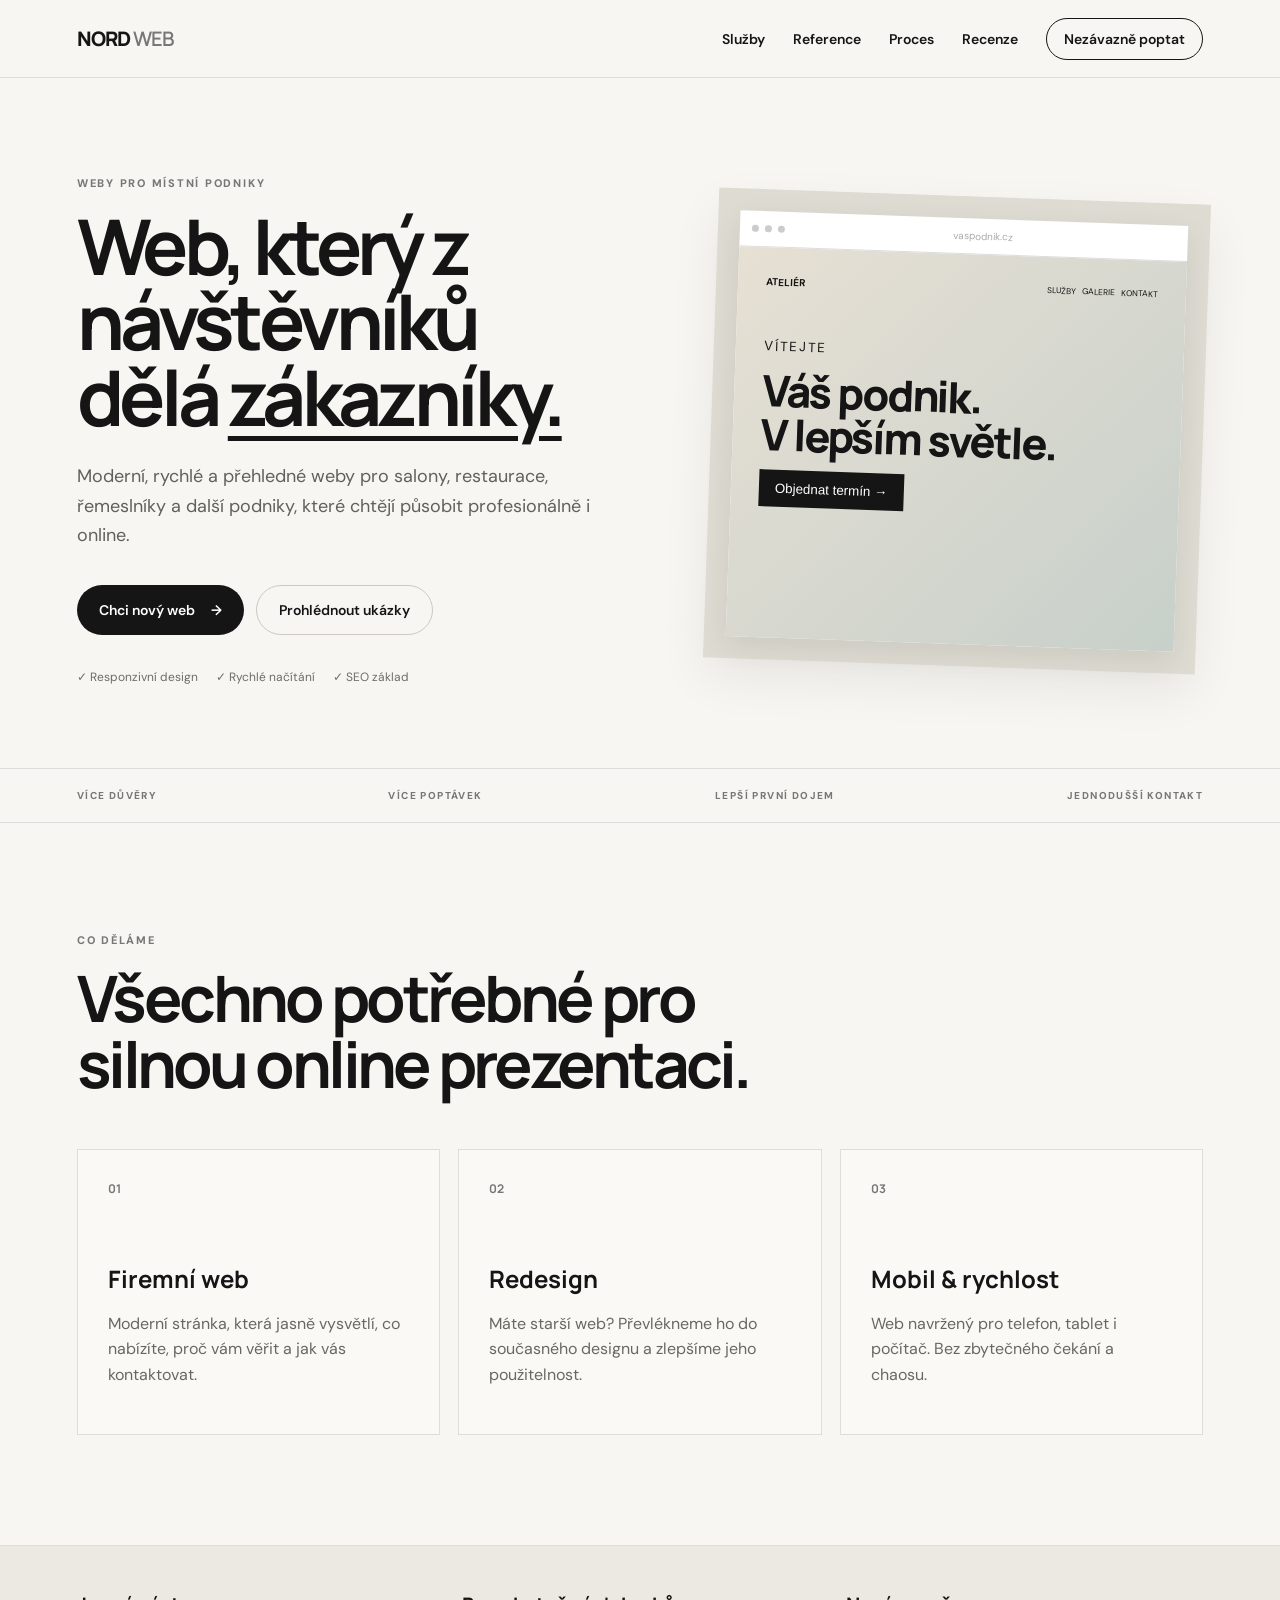
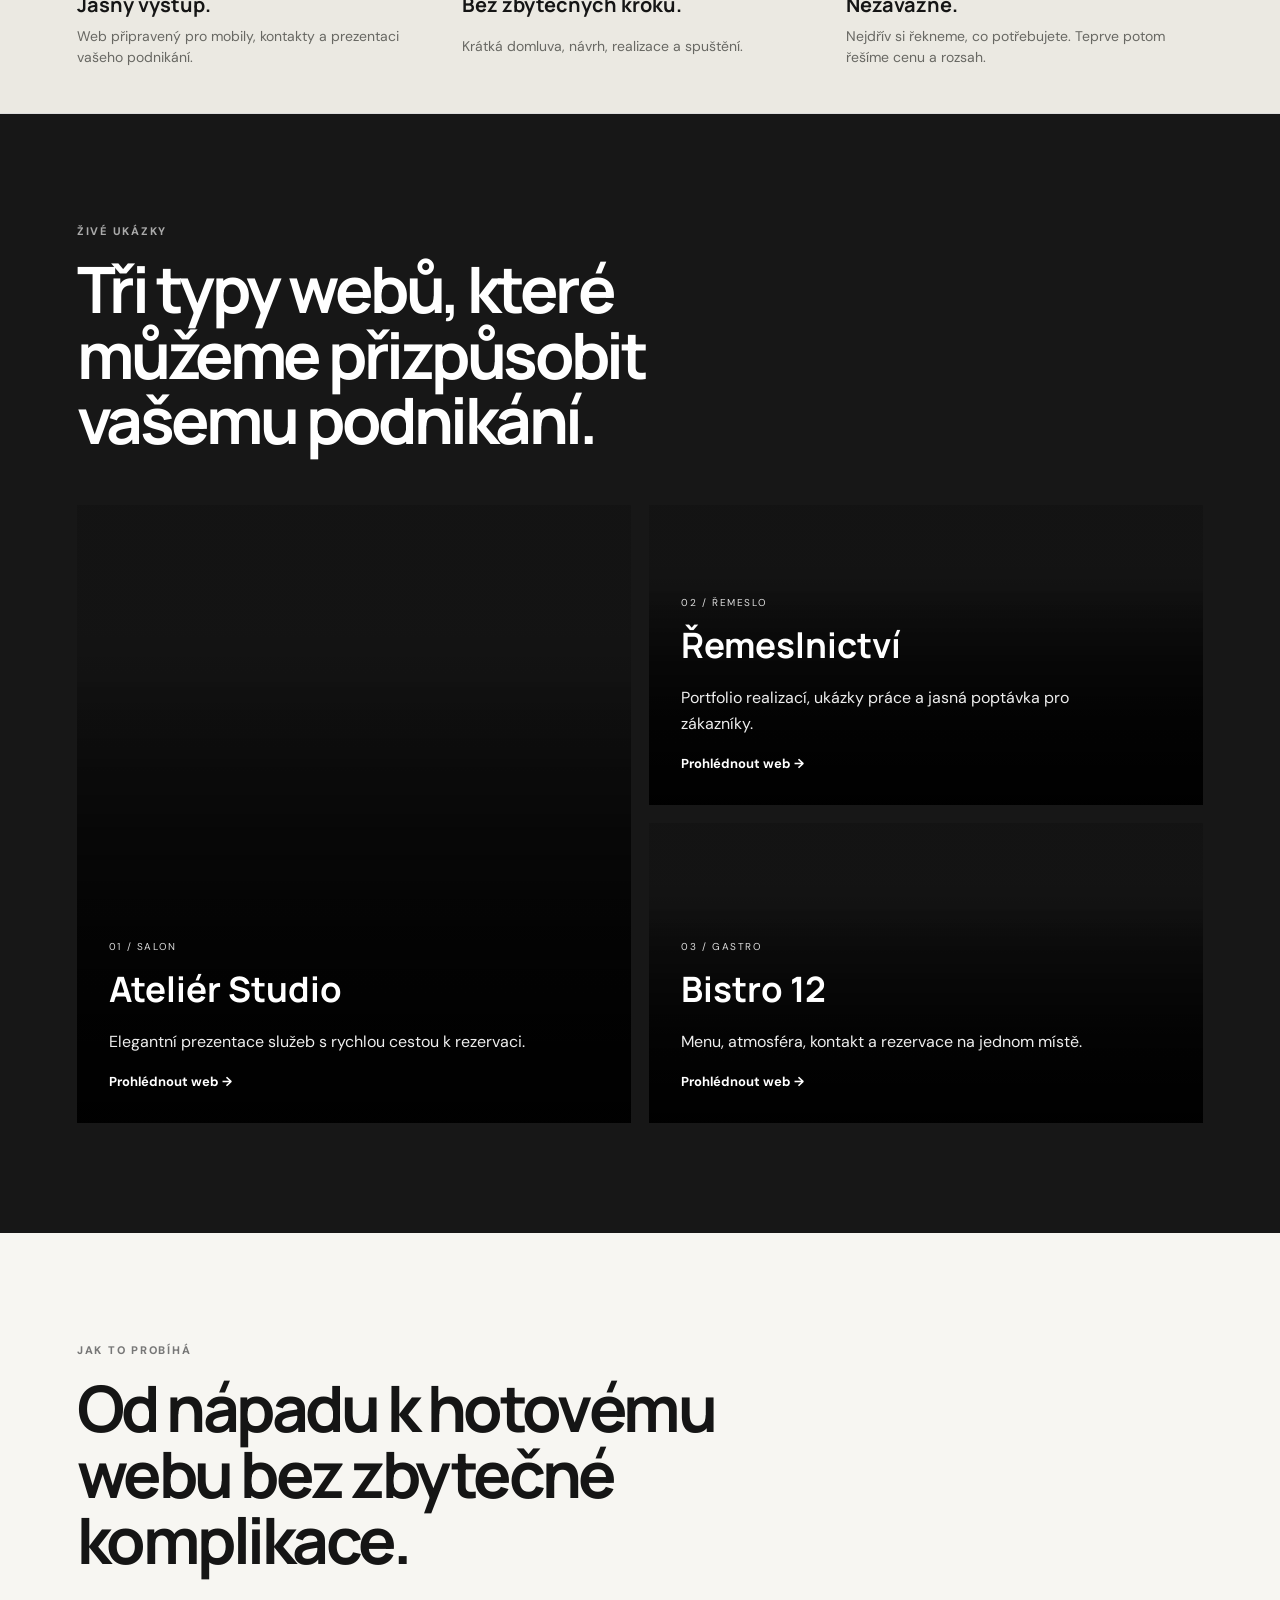
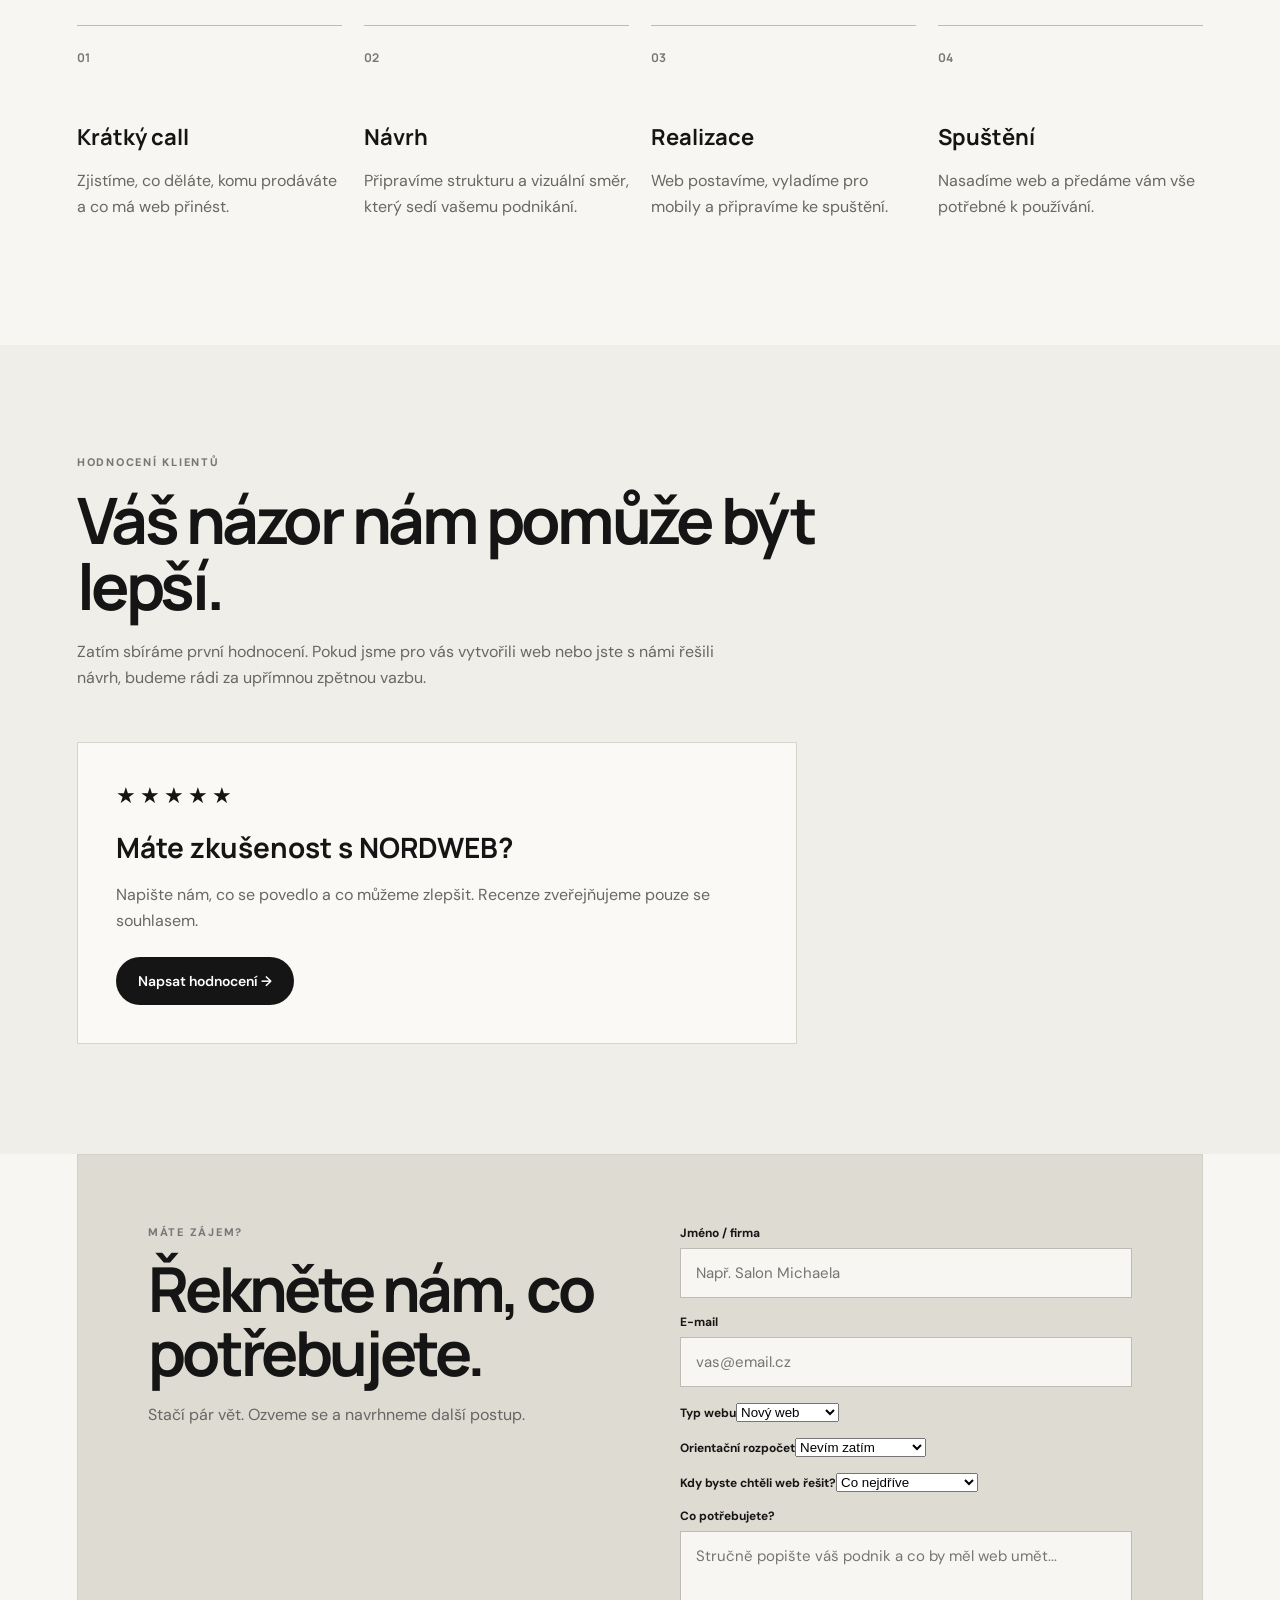
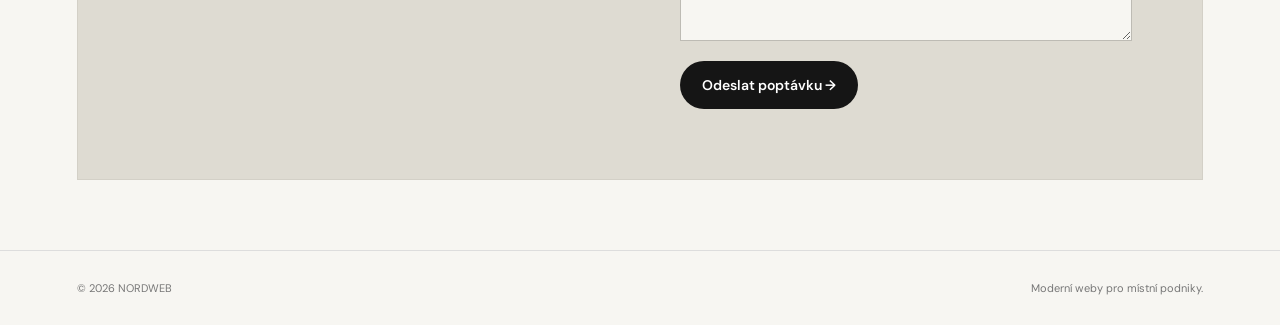
==== commit 44ab9d5d: "Improve inquiry form with budget and timeline" ====
--- a/index.html
+++ b/index.html
@@ -13,8 +13,8 @@
 <section class="strip"><span>VÍCE DŮVĚRY</span><span>VÍCE POPTÁVEK</span><span>LEPŠÍ PRVNÍ DOJEM</span><span>JEDNODUŠŠÍ KONTAKT</span></section>
 <section id="sluzby" class="section"><div class="section-head"><p class="eyebrow">CO DĚLÁME</p><h2>Všechno potřebné pro silnou online prezentaci.</h2></div><div class="cards"><article><div class="icon">01</div><h3>Firemní web</h3><p>Moderní stránka, která jasně vysvětlí, co nabízíte, proč vám věřit a jak vás kontaktovat.</p></article><article><div class="icon">02</div><h3>Redesign</h3><p>Máte starší web? Převlékneme ho do současného designu a zlepšíme jeho použitelnost.</p></article><article><div class="icon">03</div><h3>Mobil &amp; rychlost</h3><p>Web navržený pro telefon, tablet i počítač. Bez zbytečného čekání a chaosu.</p></article></div></section>
 <section class="proof"><div><strong>Jasný výstup.</strong><span>Web připravený pro mobily, kontakty a prezentaci vašeho podnikání.</span></div><div><strong>Bez zbytečných kroků.</strong><span>Krátká domluva, návrh, realizace a spuštění.</span></div><div><strong>Nezávazně.</strong><span>Nejdřív si řekneme, co potřebujete. Teprve potom řešíme cenu a rozsah.</span></div></section>
-<section id="reference" class="section showcase"><div class="section-head"><p class="eyebrow">ŽIVÉ UKÁZKY</p><h2>Tři typy webů, které můžeme přizpůsobit vašemu podnikání.</h2></div><div class="showcase-grid"><div class="project large" style="background-image:linear-gradient(180deg,#00000008 25%,#000b 100%),url('https://sakishears.com/cdn/shop/articles/6780a6bcd1c410527a5d23e3-1736485904626.jpg?crop=center&height=1200&v=1736657369&width=1200')"><div class="project-content"><span>01 / SALON</span><h3>Ateliér Studio</h3><p>Elegantní prezentace služeb s rychlou cestou k rezervaci.</p><a href="atelier.html">Prohlédnout web →</a></div></div><div class="project" style="background-image:linear-gradient(180deg,#00000008 25%,#000b 100%),url('https://goldenhome.sg/cdn/shop/articles/custom-cabinet-maker.png?v=1769394931')"><div class="project-content"><span>02 / ŘEMESLO</span><h3>Řemeslnictví</h3><p>Portfolio realizací, ukázky práce a jasná poptávka pro zákazníky.</p><a href="nord-craft.html">Prohlédnout web →</a></div></div><div class="project" style="background-image:linear-gradient(180deg,#00000008 25%,#000b 100%),url('https://d3mnjqwcckawn6.cloudfront.net/assets/files/10997/relaxing-evening-batture-bistro-bar.2000x0.jpg')"><div class="project-content"><span>03 / GASTRO</span><h3>Bistro 12</h3><p>Menu, atmosféra, kontakt a rezervace na jednom místě.</p><a href="bistro-12.html">Prohlédnout web →</a></div></div></div></section>
+<section id="reference" class="section showcase"><div class="section-head"><p class="eyebrow">ŽIVÉ UKÁZKY</p><h2>Tři typy webů, které můžeme přizpůsobit vašemu podnikání.</h2></div><div class="showcase-grid"><div class="project large" style="background-image:linear-gradient(180deg,#00000008 25%,#000b 100%),url('https://images.unsplash.com/photo-1521590832167-7bcbfaa6381f?auto=format&fit=crop&w=1400&q=85')"><div class="project-content"><span>01 / SALON</span><h3>Ateliér Studio</h3><p>Elegantní prezentace služeb s rychlou cestou k rezervaci.</p><a href="atelier.html">Prohlédnout web →</a></div></div><div class="project" style="background-image:linear-gradient(180deg,#00000008 25%,#000b 100%),url('https://goldenhome.sg/cdn/shop/articles/custom-cabinet-maker.png?v=1769394931')"><div class="project-content"><span>02 / ŘEMESLO</span><h3>Řemeslnictví</h3><p>Portfolio realizací, ukázky práce a jasná poptávka pro zákazníky.</p><a href="nord-craft.html">Prohlédnout web →</a></div></div><div class="project" style="background-image:linear-gradient(180deg,#00000008 25%,#000b 100%),url('https://d3mnjqwcckawn6.cloudfront.net/assets/files/10997/relaxing-evening-batture-bistro-bar.2000x0.jpg')"><div class="project-content"><span>03 / GASTRO</span><h3>Bistro 12</h3><p>Menu, atmosféra, kontakt a rezervace na jednom místě.</p><a href="bistro-12.html">Prohlédnout web →</a></div></div></div></section>
 <section id="proces" class="section process"><div class="section-head"><p class="eyebrow">JAK TO PROBÍHÁ</p><h2>Od nápadu k hotovému webu bez zbytečné komplikace.</h2></div><div class="steps"><div><b>01</b><h3>Krátký call</h3><p>Zjistíme, co děláte, komu prodáváte a co má web přinést.</p></div><div><b>02</b><h3>Návrh</h3><p>Připravíme strukturu a vizuální směr, který sedí vašemu podnikání.</p></div><div><b>03</b><h3>Realizace</h3><p>Web postavíme, vyladíme pro mobily a připravíme ke spuštění.</p></div><div><b>04</b><h3>Spuštění</h3><p>Nasadíme web a předáme vám vše potřebné k používání.</p></div></div></section>
 <section id="recenze" class="section reviews"><div class="section-head"><p class="eyebrow">HODNOCENÍ KLIENTŮ</p><h2>Váš názor nám pomůže být lepší.</h2><p class="review-intro">Zatím sbíráme první hodnocení. Pokud jsme pro vás vytvořili web nebo jste s námi řešili návrh, budeme rádi za upřímnou zpětnou vazbu.</p></div><div class="review-card"><div class="stars" aria-label="5 hvězdiček">★★★★★</div><h3>Máte zkušenost s NORDWEB?</h3><p>Napište nám, co se povedlo a co můžeme zlepšit. Recenze zveřejňujeme pouze se souhlasem.</p><a class="button primary" href="#kontakt">Napsat hodnocení →</a></div></section>
-<section id="kontakt" class="contact"><div><p class="eyebrow">MÁTE ZÁJEM?</p><h2>Řekněte nám, co potřebujete.</h2><p>Stačí pár vět. Ozveme se a navrhneme další postup.</p></div><form id="contact-form" action="https://formspree.io/f/mppwrbav" method="POST"><label>Jméno / firma<input name="name" required placeholder="Např. Salon Michaela"></label><label>E-mail<input name="email" type="email" required placeholder="vas@email.cz"></label><label>Co potřebujete?<textarea name="message" rows="4" placeholder="Nový web, redesign, landing page..."></textarea></label><button class="button primary" type="submit">Odeslat poptávku →</button></form></section>
+<section id="kontakt" class="contact"><div><p class="eyebrow">MÁTE ZÁJEM?</p><h2>Řekněte nám, co potřebujete.</h2><p>Stačí pár vět. Ozveme se a navrhneme další postup.</p></div><form id="contact-form" action="https://formspree.io/f/mppwrbav" method="POST"><label>Jméno / firma<input name="name" required placeholder="Např. Salon Michaela"></label><label>E-mail<input name="email" type="email" required placeholder="vas@email.cz"></label><label>Typ webu<select name="project_type"><option value="Nový web">Nový web</option><option value="Redesign">Redesign</option><option value="Landing page">Landing page</option><option value="Jiné">Jiné</option></select></label><label>Orientační rozpočet<select name="budget"><option value="Nevím zatím">Nevím zatím</option><option value="do 5 000 Kč">do 5 000 Kč</option><option value="5 000–10 000 Kč">5 000–10 000 Kč</option><option value="10 000–20 000 Kč">10 000–20 000 Kč</option><option value="20 000 Kč a více">20 000 Kč a více</option></select></label><label>Kdy byste chtěli web řešit?<select name="timeline"><option value="Co nejdříve">Co nejdříve</option><option value="Během 1 měsíce">Během 1 měsíce</option><option value="Během 2–3 měsíců">Během 2–3 měsíců</option><option value="Jen zjišťuji možnosti">Jen zjišťuji možnosti</option></select></label><label>Co potřebujete?<textarea name="message" rows="4" placeholder="Stručně popište váš podnik a co by měl web umět..."></textarea></label><button class="button primary" type="submit">Odeslat poptávku →</button></form></section>
 </main><footer><span>© 2026 NORDWEB</span><span>Moderní weby pro místní podniky.</span></footer><script src="script.js"></script></body></html>
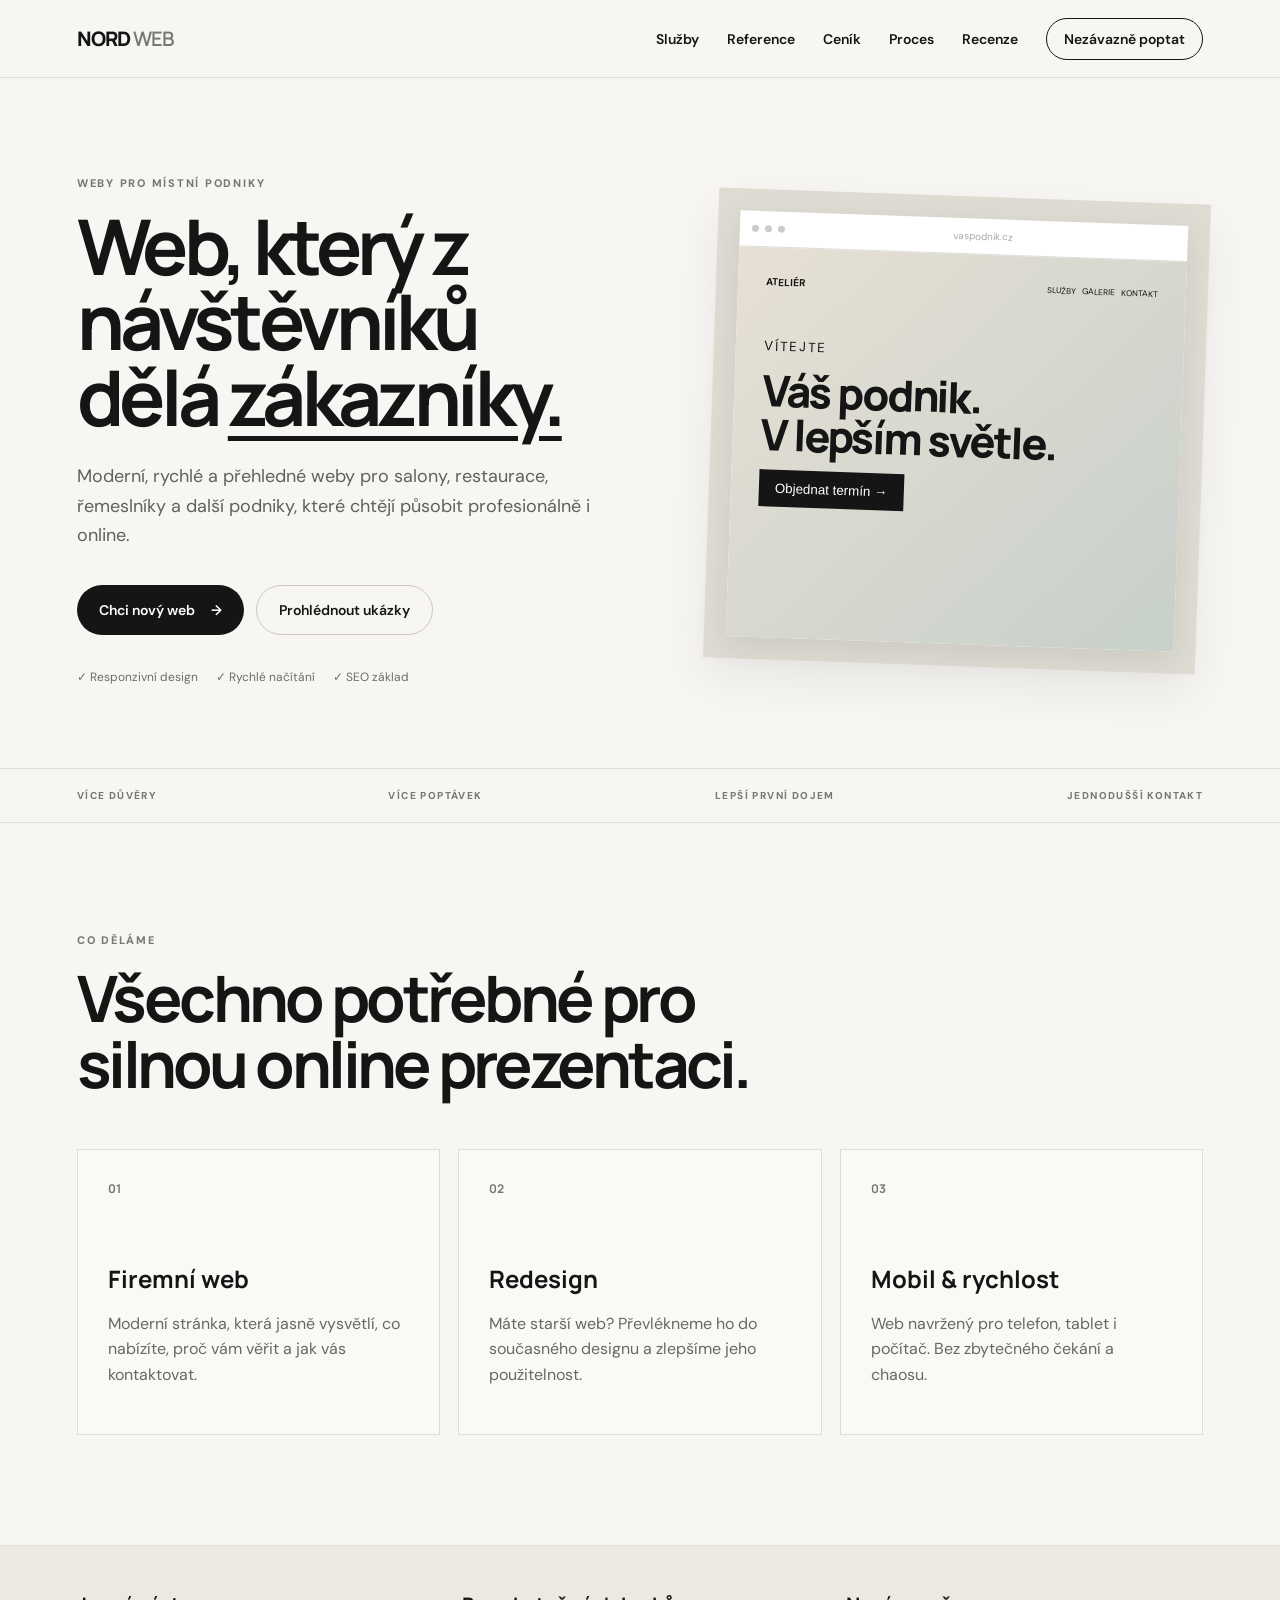
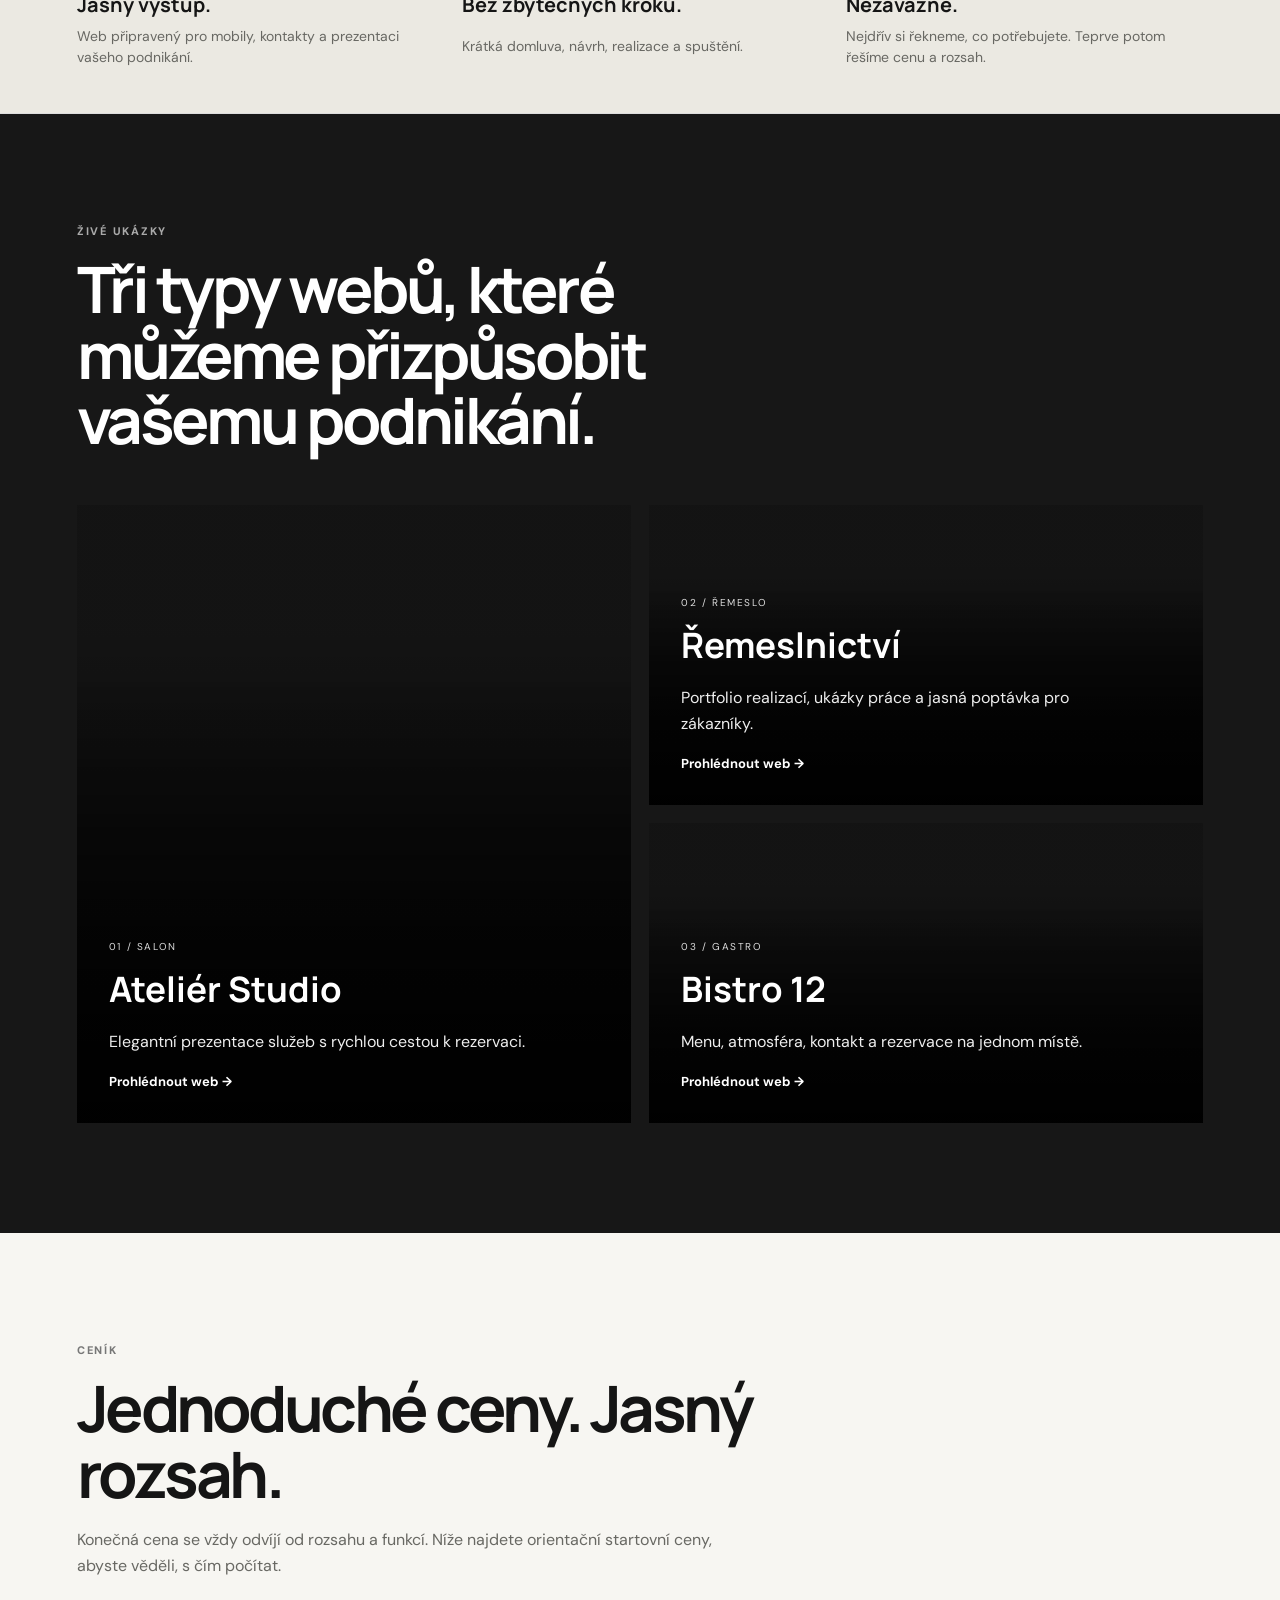
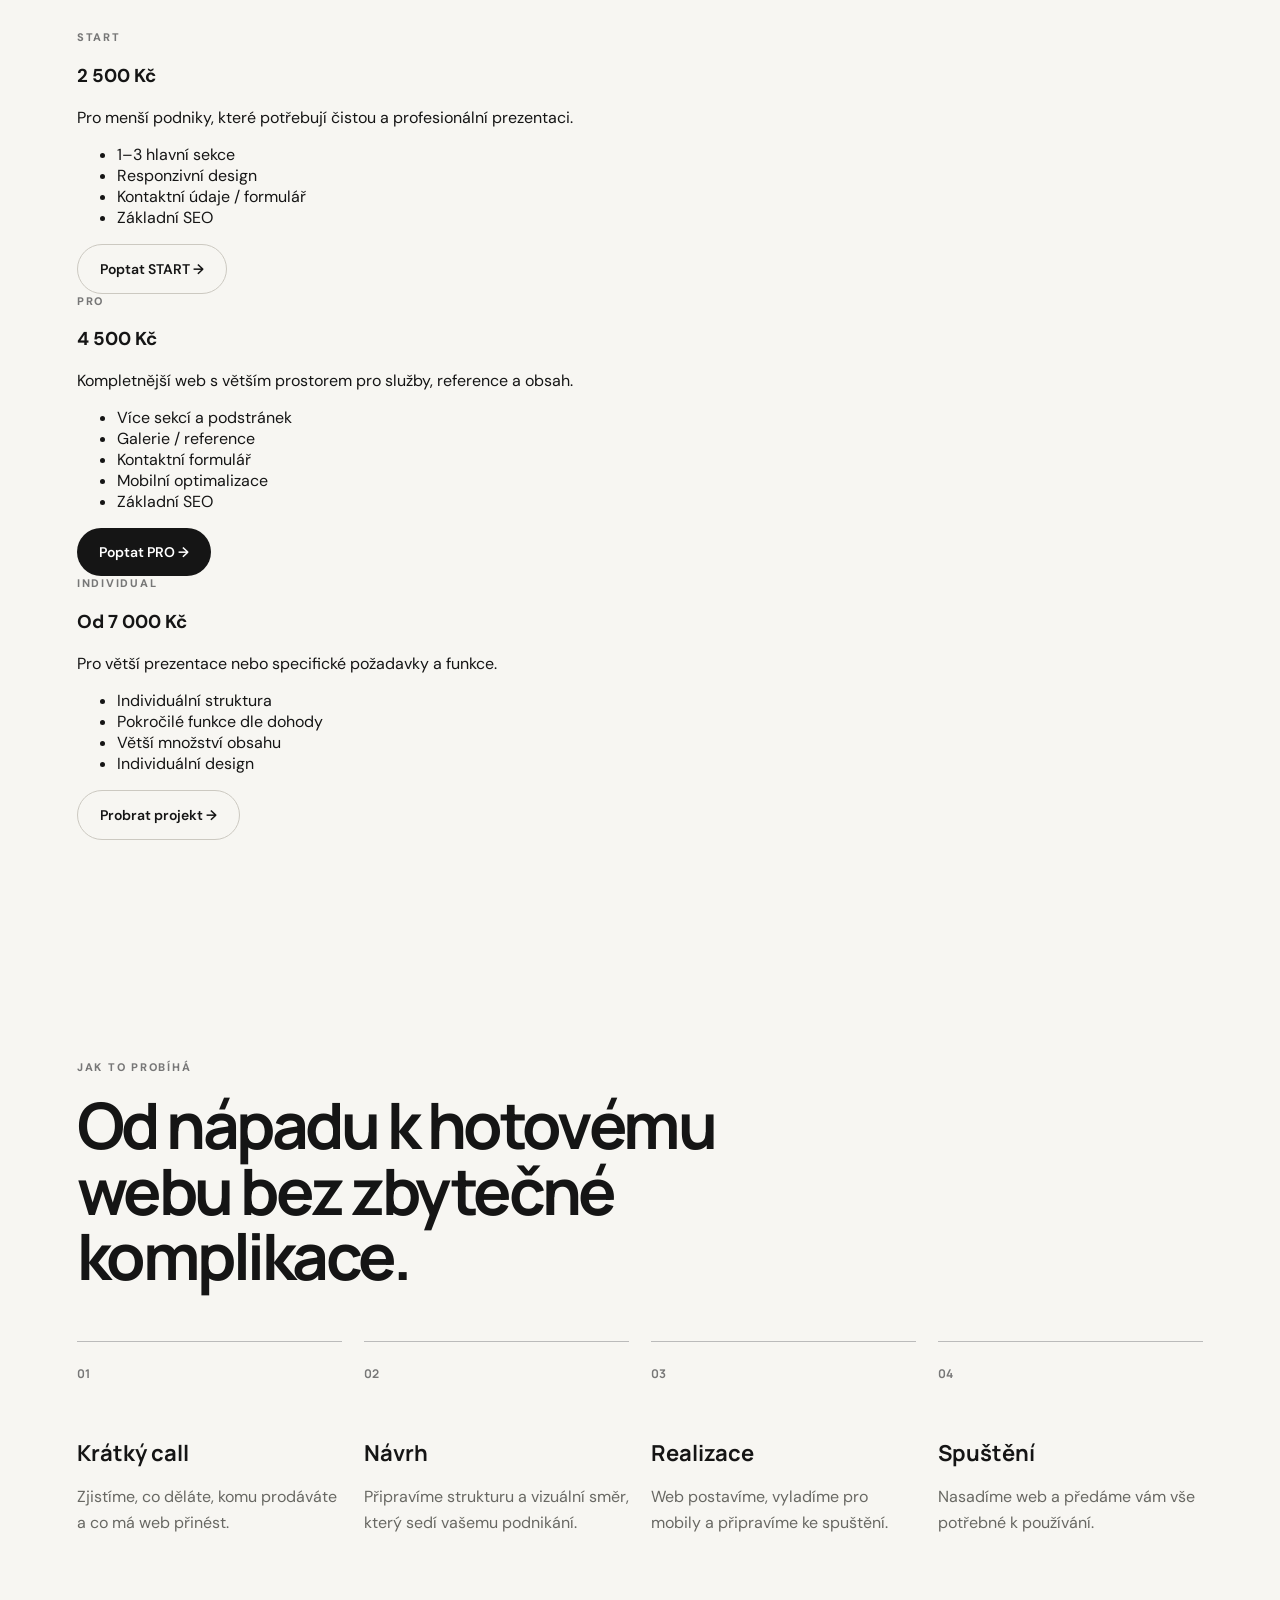
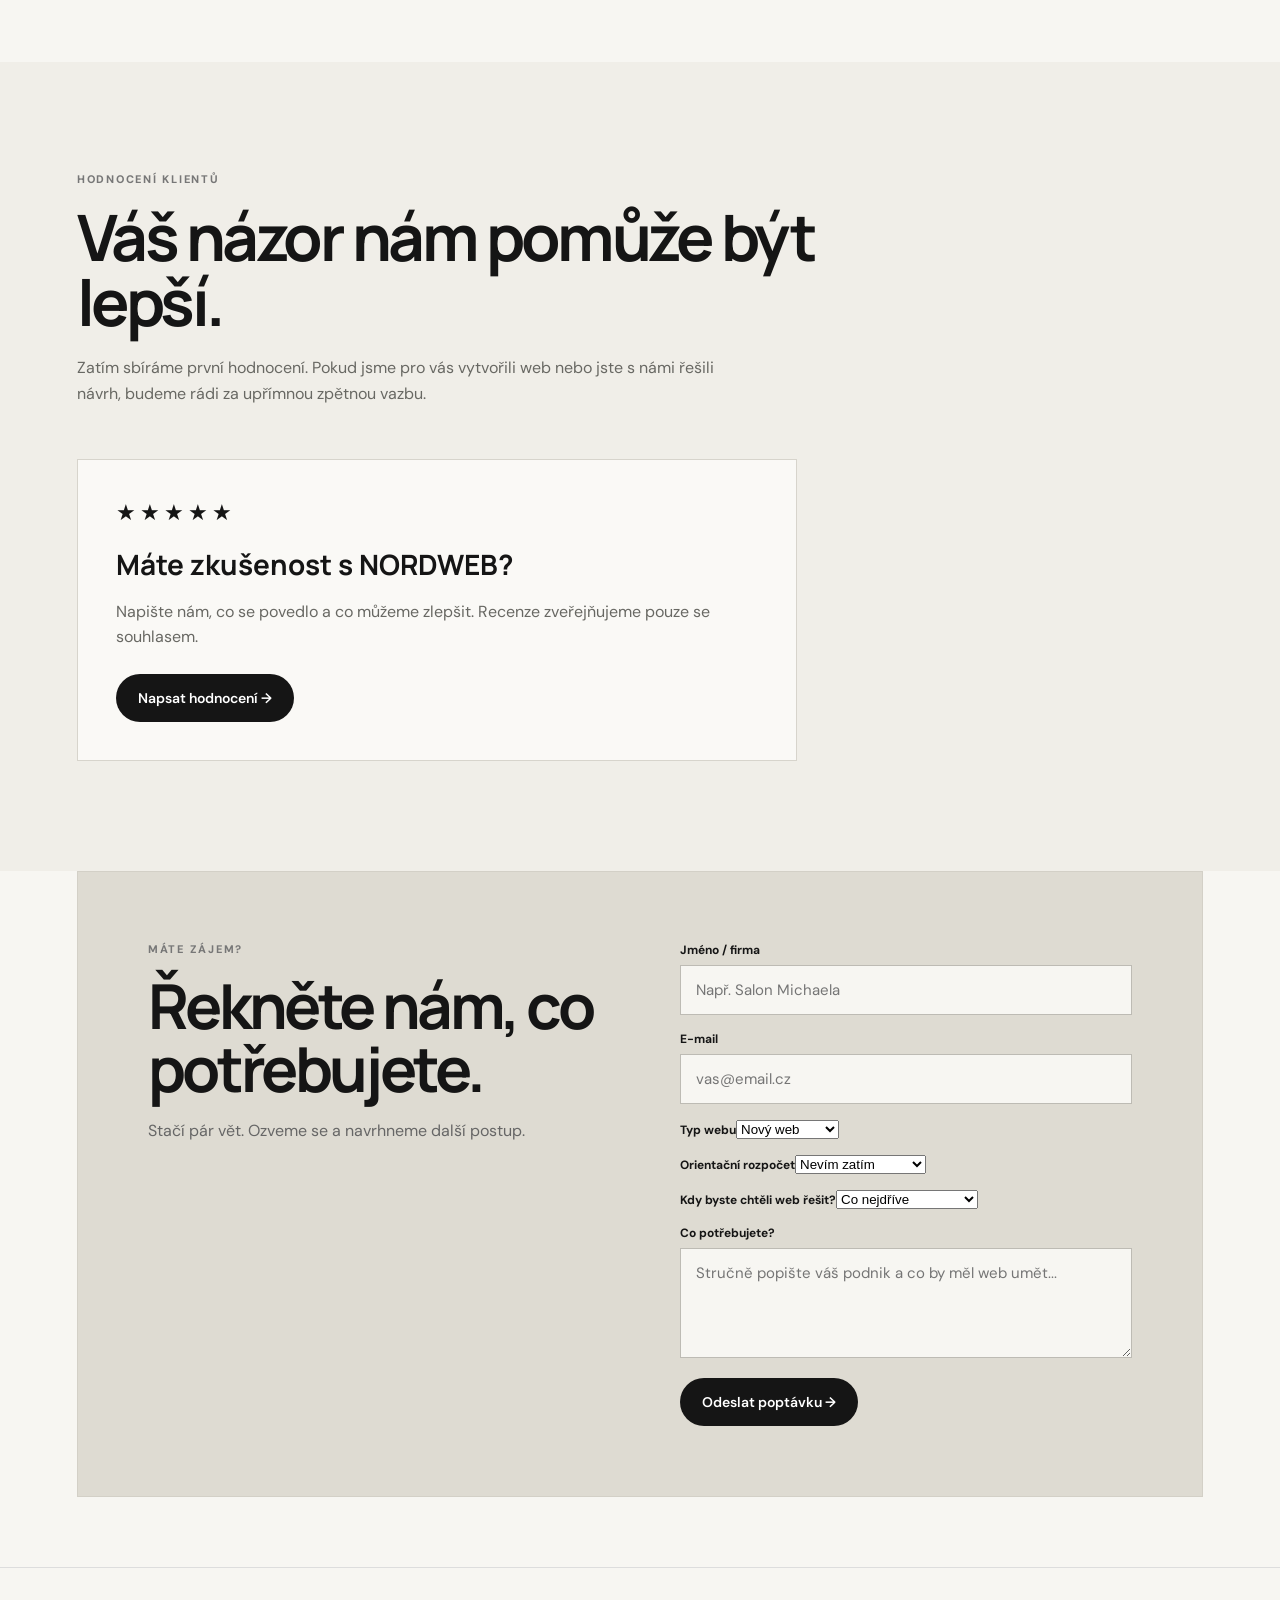
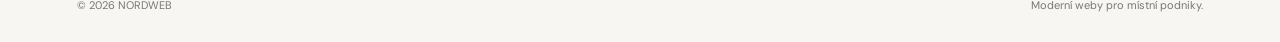
==== commit 9e09715b: "Add NORDWEB pricing section" ====
--- a/index.html
+++ b/index.html
@@ -7,13 +7,14 @@
   <link href="https://fonts.googleapis.com/css2?family=DM+Sans:wght@400;500;600;700&family=Manrope:wght@600;700;800&display=swap" rel="stylesheet"><link rel="stylesheet" href="styles.css">
 </head>
 <body>
-<header class="site-header"><a class="logo" href="#top">NORD<span>WEB</span></a><nav><a href="#sluzby">Služby</a><a href="#reference">Reference</a><a href="#proces">Proces</a><a href="#recenze">Recenze</a><a class="nav-cta" href="#kontakt">Nezávazně poptat</a></nav><button class="menu" aria-label="Menu">☰</button></header>
+<header class="site-header"><a class="logo" href="#top">NORD<span>WEB</span></a><nav><a href="#sluzby">Služby</a><a href="#reference">Reference</a><a href="#cenik">Ceník</a><a href="#proces">Proces</a><a href="#recenze">Recenze</a><a class="nav-cta" href="#kontakt">Nezávazně poptat</a></nav><button class="menu" aria-label="Menu">☰</button></header>
 <main id="top">
 <section class="hero"><div class="hero-copy"><p class="eyebrow">WEBY PRO MÍSTNÍ PODNIKY</p><h1>Web, který z návštěvníků dělá <em>zákazníky.</em></h1><p class="lead">Moderní, rychlé a přehledné weby pro salony, restaurace, řemeslníky a další podniky, které chtějí působit profesionálně i online.</p><div class="actions"><a class="button primary" href="#kontakt">Chci nový web <span>→</span></a><a class="button ghost" href="#reference">Prohlédnout ukázky</a></div><div class="trust"><span>✓ Responzivní design</span><span>✓ Rychlé načítání</span><span>✓ SEO základ</span></div></div><div class="hero-card"><div class="browser"><div class="browser-bar"><i></i><i></i><i></i><span>vaspodnik.cz</span></div><div class="mock-site"><div class="mock-top"><b>ATELIÉR</b><small>SLUŽBY &nbsp; GALERIE &nbsp; KONTAKT</small></div><div class="mock-center"><small>VÍTEJTE</small><strong>Váš podnik.<br>V lepším světle.</strong><button>Objednat termín →</button></div></div></div></div></section>
 <section class="strip"><span>VÍCE DŮVĚRY</span><span>VÍCE POPTÁVEK</span><span>LEPŠÍ PRVNÍ DOJEM</span><span>JEDNODUŠŠÍ KONTAKT</span></section>
 <section id="sluzby" class="section"><div class="section-head"><p class="eyebrow">CO DĚLÁME</p><h2>Všechno potřebné pro silnou online prezentaci.</h2></div><div class="cards"><article><div class="icon">01</div><h3>Firemní web</h3><p>Moderní stránka, která jasně vysvětlí, co nabízíte, proč vám věřit a jak vás kontaktovat.</p></article><article><div class="icon">02</div><h3>Redesign</h3><p>Máte starší web? Převlékneme ho do současného designu a zlepšíme jeho použitelnost.</p></article><article><div class="icon">03</div><h3>Mobil &amp; rychlost</h3><p>Web navržený pro telefon, tablet i počítač. Bez zbytečného čekání a chaosu.</p></article></div></section>
 <section class="proof"><div><strong>Jasný výstup.</strong><span>Web připravený pro mobily, kontakty a prezentaci vašeho podnikání.</span></div><div><strong>Bez zbytečných kroků.</strong><span>Krátká domluva, návrh, realizace a spuštění.</span></div><div><strong>Nezávazně.</strong><span>Nejdřív si řekneme, co potřebujete. Teprve potom řešíme cenu a rozsah.</span></div></section>
 <section id="reference" class="section showcase"><div class="section-head"><p class="eyebrow">ŽIVÉ UKÁZKY</p><h2>Tři typy webů, které můžeme přizpůsobit vašemu podnikání.</h2></div><div class="showcase-grid"><div class="project large" style="background-image:linear-gradient(180deg,#00000008 25%,#000b 100%),url('https://images.unsplash.com/photo-1521590832167-7bcbfaa6381f?auto=format&fit=crop&w=1400&q=85')"><div class="project-content"><span>01 / SALON</span><h3>Ateliér Studio</h3><p>Elegantní prezentace služeb s rychlou cestou k rezervaci.</p><a href="atelier.html">Prohlédnout web →</a></div></div><div class="project" style="background-image:linear-gradient(180deg,#00000008 25%,#000b 100%),url('https://goldenhome.sg/cdn/shop/articles/custom-cabinet-maker.png?v=1769394931')"><div class="project-content"><span>02 / ŘEMESLO</span><h3>Řemeslnictví</h3><p>Portfolio realizací, ukázky práce a jasná poptávka pro zákazníky.</p><a href="nord-craft.html">Prohlédnout web →</a></div></div><div class="project" style="background-image:linear-gradient(180deg,#00000008 25%,#000b 100%),url('https://d3mnjqwcckawn6.cloudfront.net/assets/files/10997/relaxing-evening-batture-bistro-bar.2000x0.jpg')"><div class="project-content"><span>03 / GASTRO</span><h3>Bistro 12</h3><p>Menu, atmosféra, kontakt a rezervace na jednom místě.</p><a href="bistro-12.html">Prohlédnout web →</a></div></div></div></section>
+<section id="cenik" class="section pricing"><div class="section-head"><p class="eyebrow">CENÍK</p><h2>Jednoduché ceny. Jasný rozsah.</h2><p class="review-intro">Konečná cena se vždy odvíjí od rozsahu a funkcí. Níže najdete orientační startovní ceny, abyste věděli, s čím počítat.</p></div><div class="pricing-grid"><article class="price-card"><p class="eyebrow">START</p><h3>2 500 Kč</h3><p>Pro menší podniky, které potřebují čistou a profesionální prezentaci.</p><ul><li>1–3 hlavní sekce</li><li>Responzivní design</li><li>Kontaktní údaje / formulář</li><li>Základní SEO</li></ul><a class="button ghost" href="#kontakt">Poptat START →</a></article><article class="price-card featured"><p class="eyebrow">PRO</p><h3>4 500 Kč</h3><p>Kompletnější web s větším prostorem pro služby, reference a obsah.</p><ul><li>Více sekcí a podstránek</li><li>Galerie / reference</li><li>Kontaktní formulář</li><li>Mobilní optimalizace</li><li>Základní SEO</li></ul><a class="button primary" href="#kontakt">Poptat PRO →</a></article><article class="price-card"><p class="eyebrow">INDIVIDUAL</p><h3>Od 7 000 Kč</h3><p>Pro větší prezentace nebo specifické požadavky a funkce.</p><ul><li>Individuální struktura</li><li>Pokročilé funkce dle dohody</li><li>Větší množství obsahu</li><li>Individuální design</li></ul><a class="button ghost" href="#kontakt">Probrat projekt →</a></article></div></section>
 <section id="proces" class="section process"><div class="section-head"><p class="eyebrow">JAK TO PROBÍHÁ</p><h2>Od nápadu k hotovému webu bez zbytečné komplikace.</h2></div><div class="steps"><div><b>01</b><h3>Krátký call</h3><p>Zjistíme, co děláte, komu prodáváte a co má web přinést.</p></div><div><b>02</b><h3>Návrh</h3><p>Připravíme strukturu a vizuální směr, který sedí vašemu podnikání.</p></div><div><b>03</b><h3>Realizace</h3><p>Web postavíme, vyladíme pro mobily a připravíme ke spuštění.</p></div><div><b>04</b><h3>Spuštění</h3><p>Nasadíme web a předáme vám vše potřebné k používání.</p></div></div></section>
 <section id="recenze" class="section reviews"><div class="section-head"><p class="eyebrow">HODNOCENÍ KLIENTŮ</p><h2>Váš názor nám pomůže být lepší.</h2><p class="review-intro">Zatím sbíráme první hodnocení. Pokud jsme pro vás vytvořili web nebo jste s námi řešili návrh, budeme rádi za upřímnou zpětnou vazbu.</p></div><div class="review-card"><div class="stars" aria-label="5 hvězdiček">★★★★★</div><h3>Máte zkušenost s NORDWEB?</h3><p>Napište nám, co se povedlo a co můžeme zlepšit. Recenze zveřejňujeme pouze se souhlasem.</p><a class="button primary" href="#kontakt">Napsat hodnocení →</a></div></section>
 <section id="kontakt" class="contact"><div><p class="eyebrow">MÁTE ZÁJEM?</p><h2>Řekněte nám, co potřebujete.</h2><p>Stačí pár vět. Ozveme se a navrhneme další postup.</p></div><form id="contact-form" action="https://formspree.io/f/mppwrbav" method="POST"><label>Jméno / firma<input name="name" required placeholder="Např. Salon Michaela"></label><label>E-mail<input name="email" type="email" required placeholder="vas@email.cz"></label><label>Typ webu<select name="project_type"><option value="Nový web">Nový web</option><option value="Redesign">Redesign</option><option value="Landing page">Landing page</option><option value="Jiné">Jiné</option></select></label><label>Orientační rozpočet<select name="budget"><option value="Nevím zatím">Nevím zatím</option><option value="do 5 000 Kč">do 5 000 Kč</option><option value="5 000–10 000 Kč">5 000–10 000 Kč</option><option value="10 000–20 000 Kč">10 000–20 000 Kč</option><option value="20 000 Kč a více">20 000 Kč a více</option></select></label><label>Kdy byste chtěli web řešit?<select name="timeline"><option value="Co nejdříve">Co nejdříve</option><option value="Během 1 měsíce">Během 1 měsíce</option><option value="Během 2–3 měsíců">Během 2–3 měsíců</option><option value="Jen zjišťuji možnosti">Jen zjišťuji možnosti</option></select></label><label>Co potřebujete?<textarea name="message" rows="4" placeholder="Stručně popište váš podnik a co by měl web umět..."></textarea></label><button class="button primary" type="submit">Odeslat poptávku →</button></form></section>
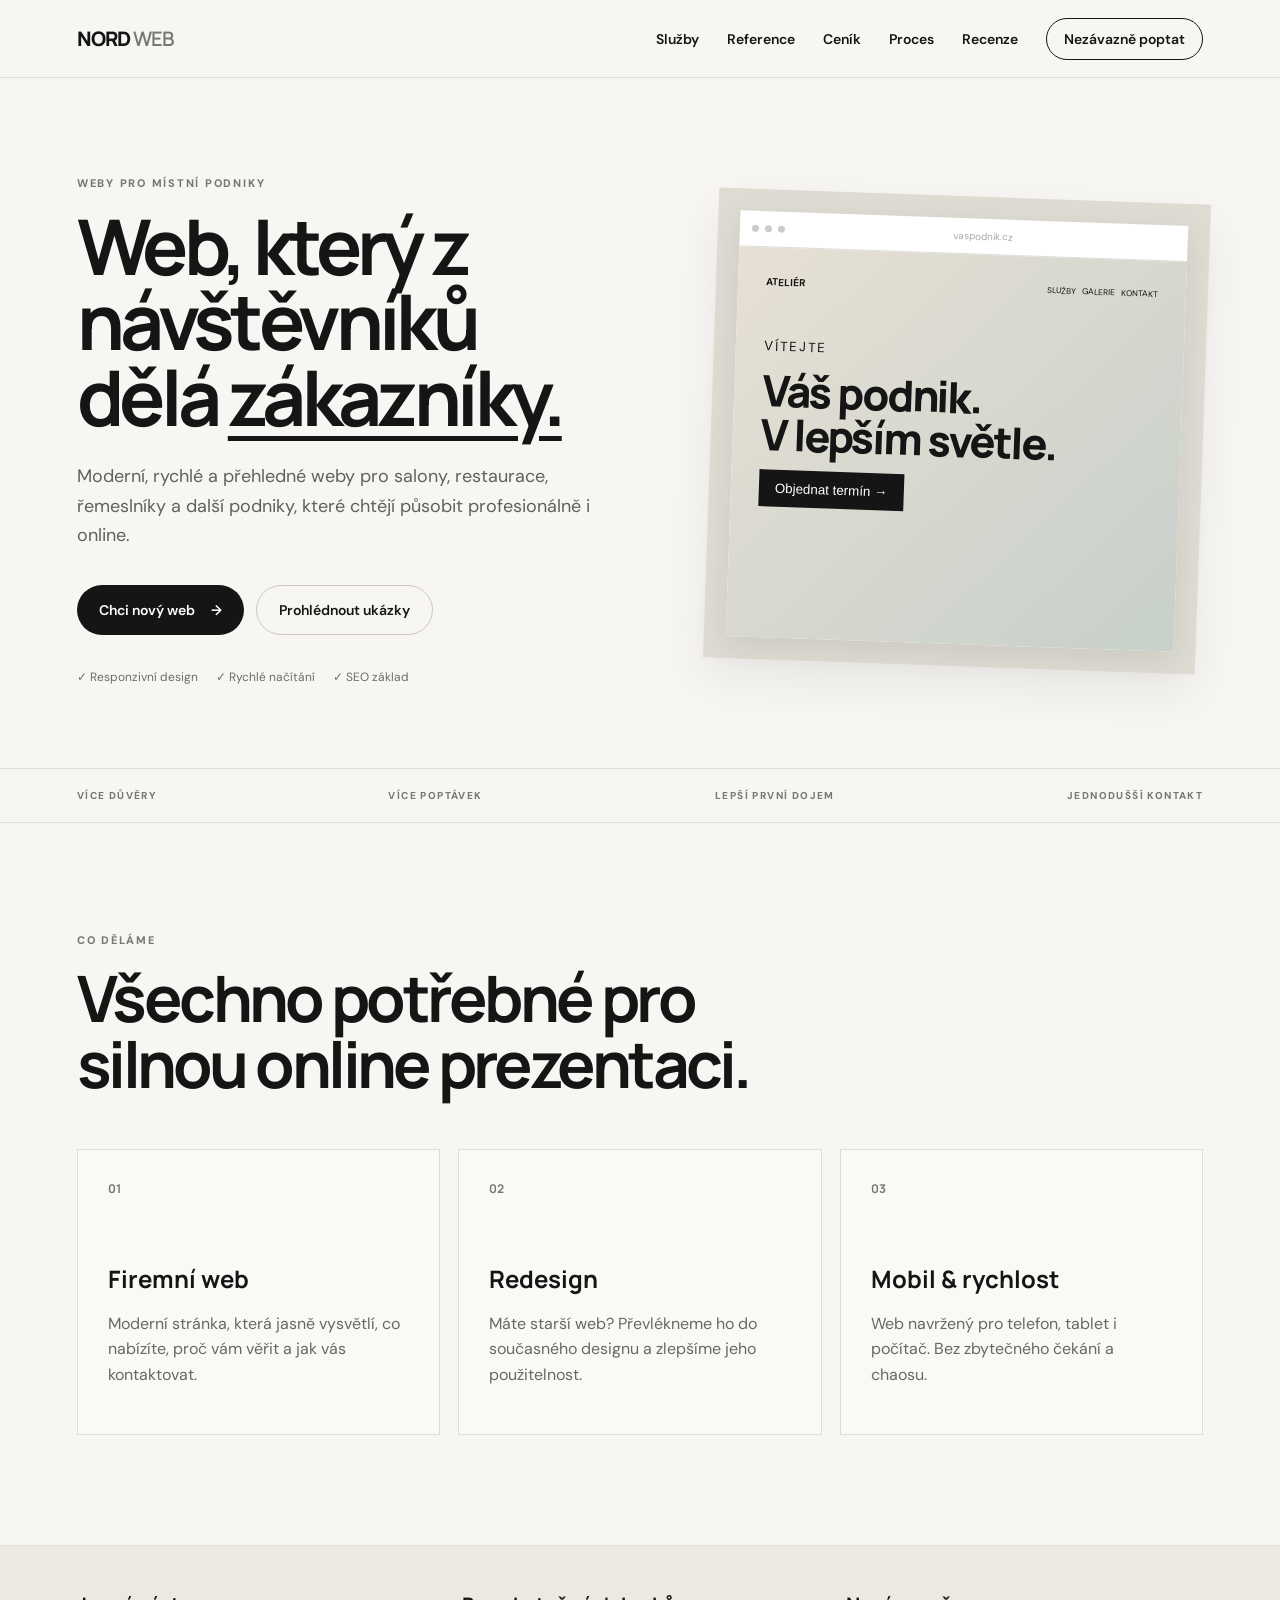
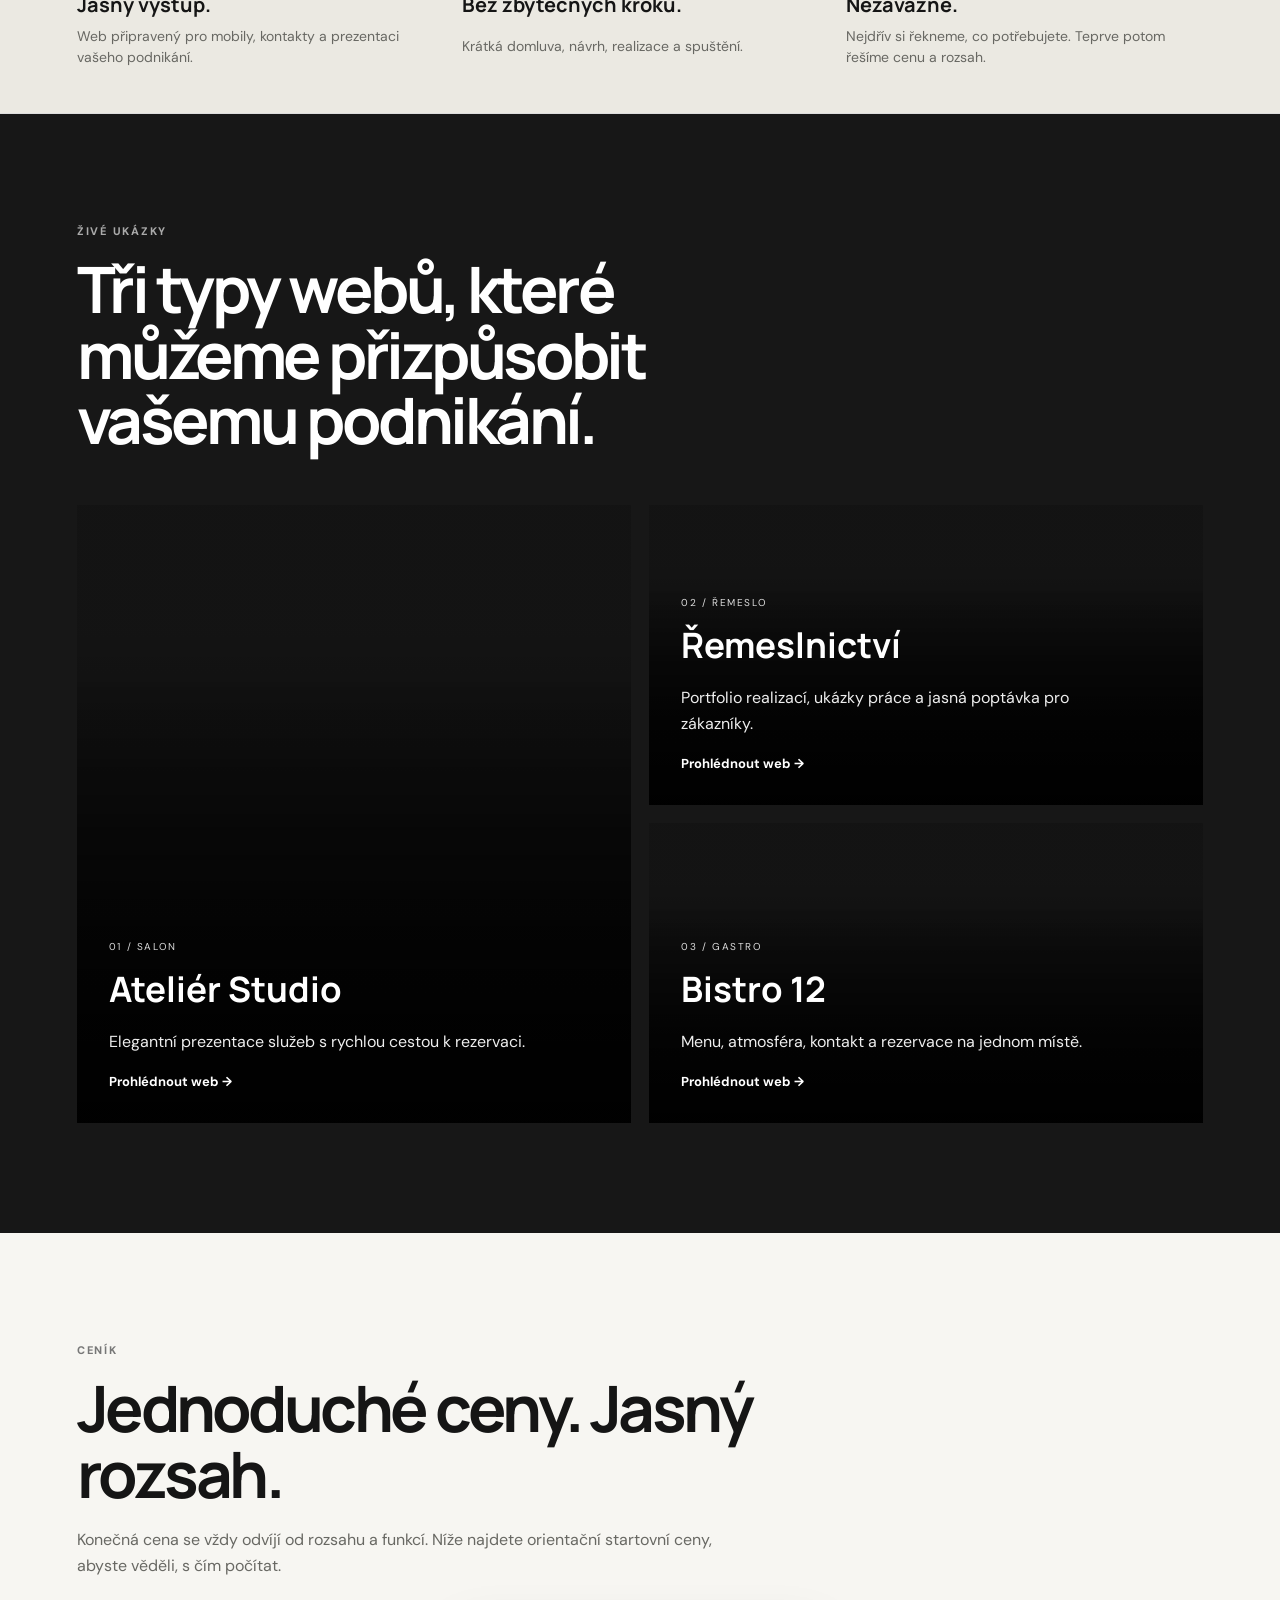
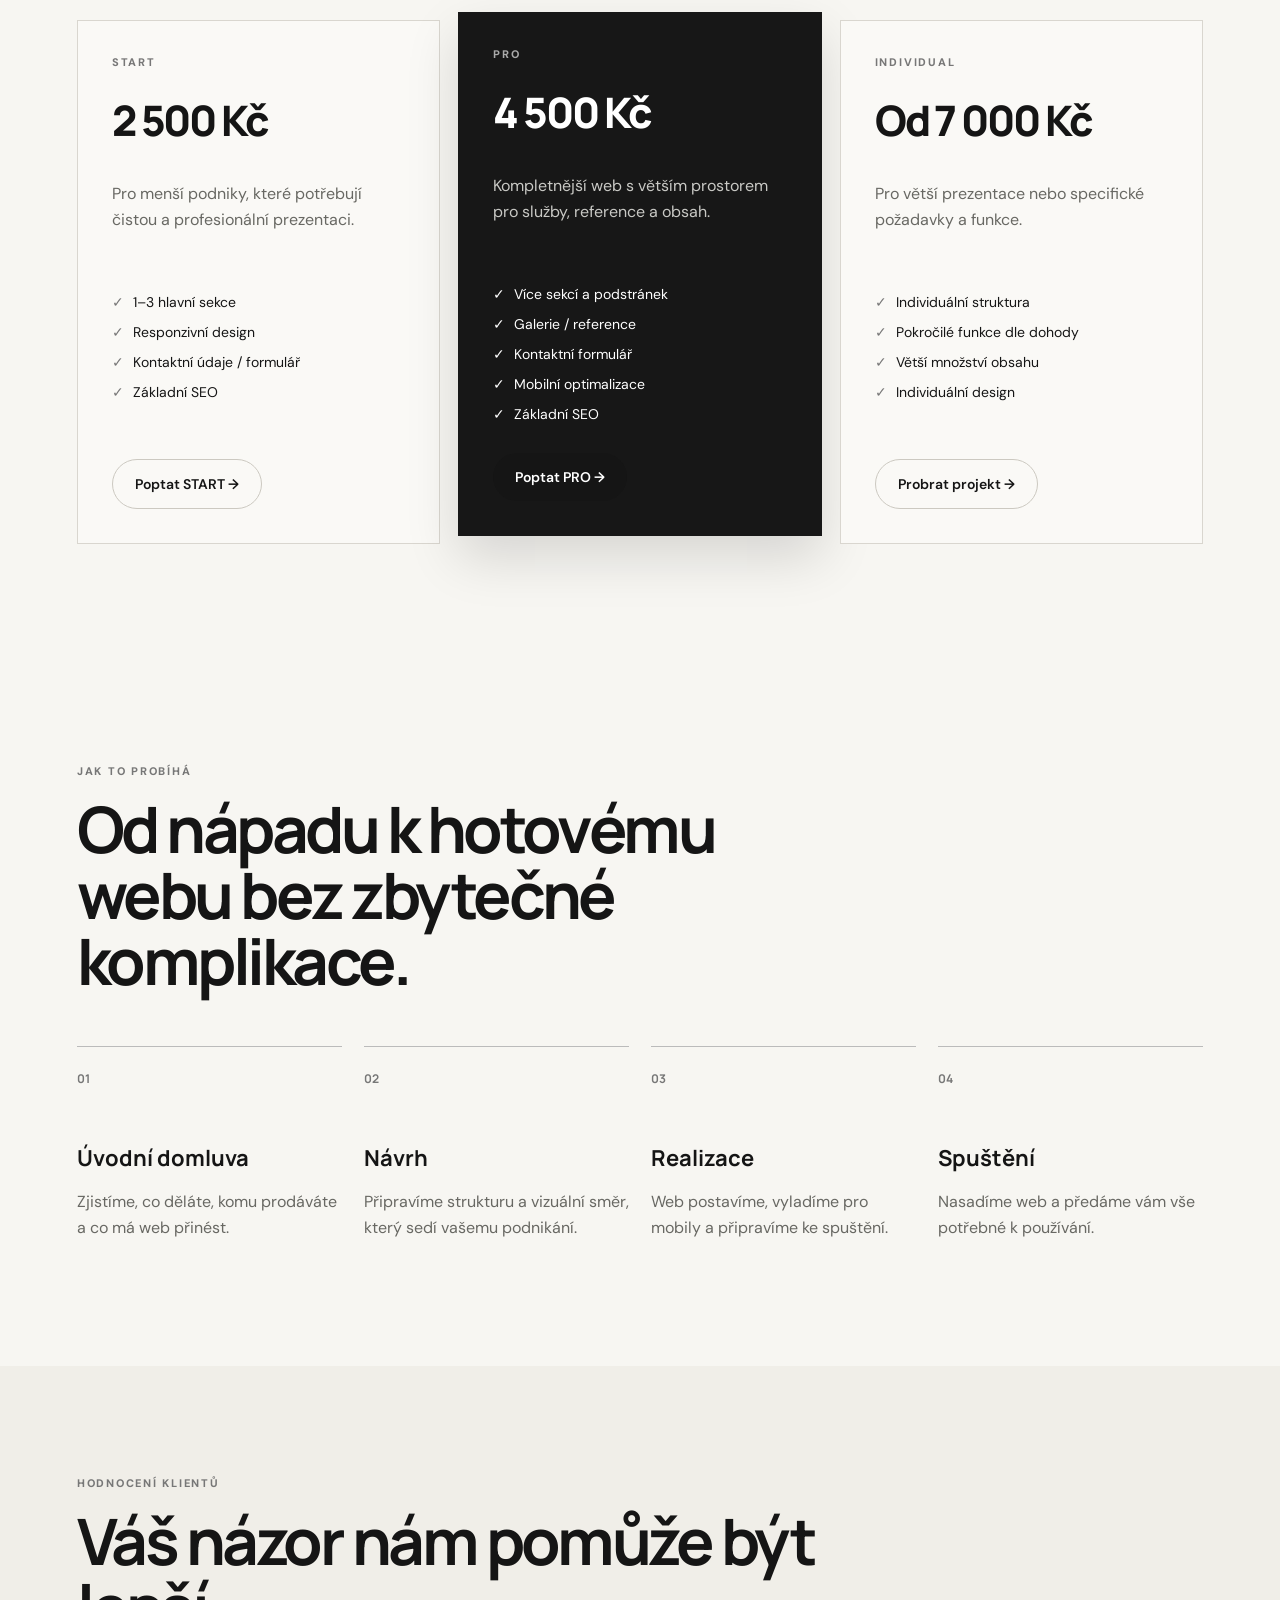
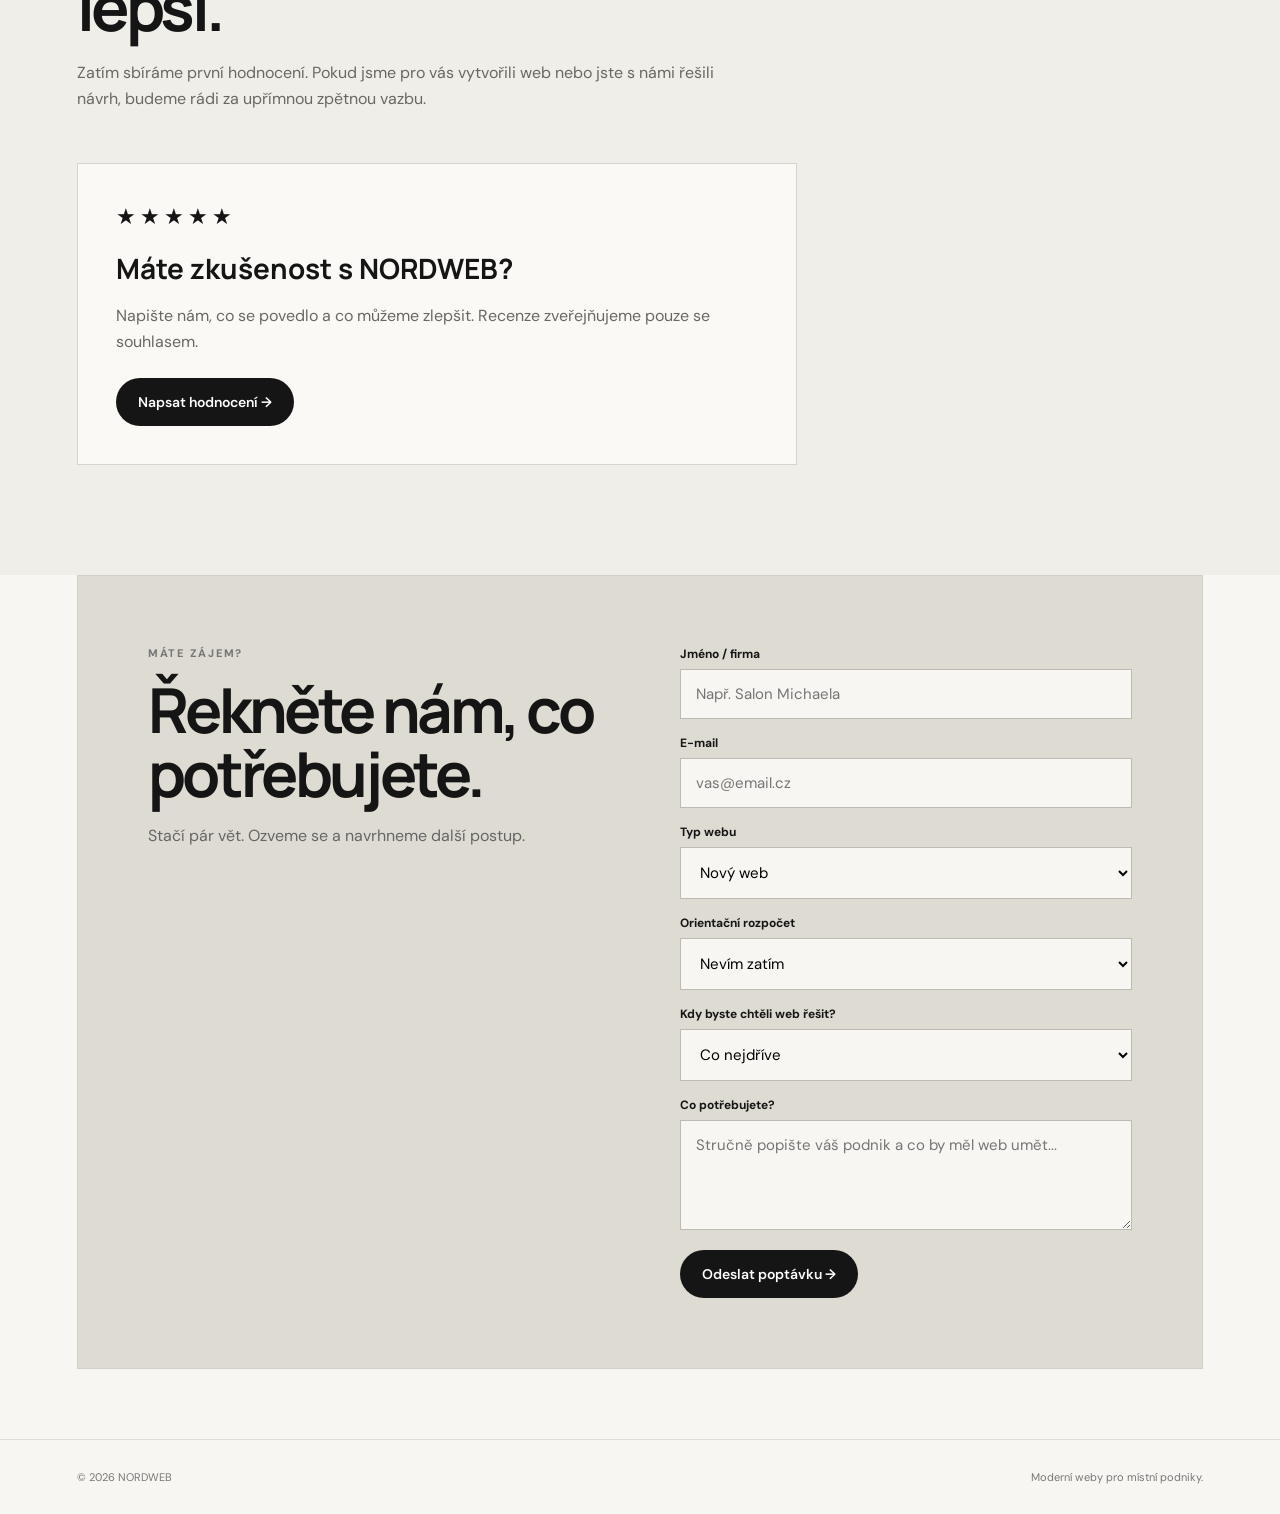
==== commit bbfb912b: "Nahradit „Krátký call“ přirozenějším „Úvodní domluva“" ====
--- a/index.html
+++ b/index.html
@@ -15,7 +15,7 @@
 <section class="proof"><div><strong>Jasný výstup.</strong><span>Web připravený pro mobily, kontakty a prezentaci vašeho podnikání.</span></div><div><strong>Bez zbytečných kroků.</strong><span>Krátká domluva, návrh, realizace a spuštění.</span></div><div><strong>Nezávazně.</strong><span>Nejdřív si řekneme, co potřebujete. Teprve potom řešíme cenu a rozsah.</span></div></section>
 <section id="reference" class="section showcase"><div class="section-head"><p class="eyebrow">ŽIVÉ UKÁZKY</p><h2>Tři typy webů, které můžeme přizpůsobit vašemu podnikání.</h2></div><div class="showcase-grid"><div class="project large" style="background-image:linear-gradient(180deg,#00000008 25%,#000b 100%),url('https://images.unsplash.com/photo-1521590832167-7bcbfaa6381f?auto=format&fit=crop&w=1400&q=85')"><div class="project-content"><span>01 / SALON</span><h3>Ateliér Studio</h3><p>Elegantní prezentace služeb s rychlou cestou k rezervaci.</p><a href="atelier.html">Prohlédnout web →</a></div></div><div class="project" style="background-image:linear-gradient(180deg,#00000008 25%,#000b 100%),url('https://goldenhome.sg/cdn/shop/articles/custom-cabinet-maker.png?v=1769394931')"><div class="project-content"><span>02 / ŘEMESLO</span><h3>Řemeslnictví</h3><p>Portfolio realizací, ukázky práce a jasná poptávka pro zákazníky.</p><a href="nord-craft.html">Prohlédnout web →</a></div></div><div class="project" style="background-image:linear-gradient(180deg,#00000008 25%,#000b 100%),url('https://d3mnjqwcckawn6.cloudfront.net/assets/files/10997/relaxing-evening-batture-bistro-bar.2000x0.jpg')"><div class="project-content"><span>03 / GASTRO</span><h3>Bistro 12</h3><p>Menu, atmosféra, kontakt a rezervace na jednom místě.</p><a href="bistro-12.html">Prohlédnout web →</a></div></div></div></section>
 <section id="cenik" class="section pricing"><div class="section-head"><p class="eyebrow">CENÍK</p><h2>Jednoduché ceny. Jasný rozsah.</h2><p class="review-intro">Konečná cena se vždy odvíjí od rozsahu a funkcí. Níže najdete orientační startovní ceny, abyste věděli, s čím počítat.</p></div><div class="pricing-grid"><article class="price-card"><p class="eyebrow">START</p><h3>2 500 Kč</h3><p>Pro menší podniky, které potřebují čistou a profesionální prezentaci.</p><ul><li>1–3 hlavní sekce</li><li>Responzivní design</li><li>Kontaktní údaje / formulář</li><li>Základní SEO</li></ul><a class="button ghost" href="#kontakt">Poptat START →</a></article><article class="price-card featured"><p class="eyebrow">PRO</p><h3>4 500 Kč</h3><p>Kompletnější web s větším prostorem pro služby, reference a obsah.</p><ul><li>Více sekcí a podstránek</li><li>Galerie / reference</li><li>Kontaktní formulář</li><li>Mobilní optimalizace</li><li>Základní SEO</li></ul><a class="button primary" href="#kontakt">Poptat PRO →</a></article><article class="price-card"><p class="eyebrow">INDIVIDUAL</p><h3>Od 7 000 Kč</h3><p>Pro větší prezentace nebo specifické požadavky a funkce.</p><ul><li>Individuální struktura</li><li>Pokročilé funkce dle dohody</li><li>Větší množství obsahu</li><li>Individuální design</li></ul><a class="button ghost" href="#kontakt">Probrat projekt →</a></article></div></section>
-<section id="proces" class="section process"><div class="section-head"><p class="eyebrow">JAK TO PROBÍHÁ</p><h2>Od nápadu k hotovému webu bez zbytečné komplikace.</h2></div><div class="steps"><div><b>01</b><h3>Krátký call</h3><p>Zjistíme, co děláte, komu prodáváte a co má web přinést.</p></div><div><b>02</b><h3>Návrh</h3><p>Připravíme strukturu a vizuální směr, který sedí vašemu podnikání.</p></div><div><b>03</b><h3>Realizace</h3><p>Web postavíme, vyladíme pro mobily a připravíme ke spuštění.</p></div><div><b>04</b><h3>Spuštění</h3><p>Nasadíme web a předáme vám vše potřebné k používání.</p></div></div></section>
+<section id="proces" class="section process"><div class="section-head"><p class="eyebrow">JAK TO PROBÍHÁ</p><h2>Od nápadu k hotovému webu bez zbytečné komplikace.</h2></div><div class="steps"><div><b>01</b><h3>Úvodní domluva</h3><p>Zjistíme, co děláte, komu prodáváte a co má web přinést.</p></div><div><b>02</b><h3>Návrh</h3><p>Připravíme strukturu a vizuální směr, který sedí vašemu podnikání.</p></div><div><b>03</b><h3>Realizace</h3><p>Web postavíme, vyladíme pro mobily a připravíme ke spuštění.</p></div><div><b>04</b><h3>Spuštění</h3><p>Nasadíme web a předáme vám vše potřebné k používání.</p></div></div></section>
 <section id="recenze" class="section reviews"><div class="section-head"><p class="eyebrow">HODNOCENÍ KLIENTŮ</p><h2>Váš názor nám pomůže být lepší.</h2><p class="review-intro">Zatím sbíráme první hodnocení. Pokud jsme pro vás vytvořili web nebo jste s námi řešili návrh, budeme rádi za upřímnou zpětnou vazbu.</p></div><div class="review-card"><div class="stars" aria-label="5 hvězdiček">★★★★★</div><h3>Máte zkušenost s NORDWEB?</h3><p>Napište nám, co se povedlo a co můžeme zlepšit. Recenze zveřejňujeme pouze se souhlasem.</p><a class="button primary" href="#kontakt">Napsat hodnocení →</a></div></section>
 <section id="kontakt" class="contact"><div><p class="eyebrow">MÁTE ZÁJEM?</p><h2>Řekněte nám, co potřebujete.</h2><p>Stačí pár vět. Ozveme se a navrhneme další postup.</p></div><form id="contact-form" action="https://formspree.io/f/mppwrbav" method="POST"><label>Jméno / firma<input name="name" required placeholder="Např. Salon Michaela"></label><label>E-mail<input name="email" type="email" required placeholder="vas@email.cz"></label><label>Typ webu<select name="project_type"><option value="Nový web">Nový web</option><option value="Redesign">Redesign</option><option value="Landing page">Landing page</option><option value="Jiné">Jiné</option></select></label><label>Orientační rozpočet<select name="budget"><option value="Nevím zatím">Nevím zatím</option><option value="do 5 000 Kč">do 5 000 Kč</option><option value="5 000–10 000 Kč">5 000–10 000 Kč</option><option value="10 000–20 000 Kč">10 000–20 000 Kč</option><option value="20 000 Kč a více">20 000 Kč a více</option></select></label><label>Kdy byste chtěli web řešit?<select name="timeline"><option value="Co nejdříve">Co nejdříve</option><option value="Během 1 měsíce">Během 1 měsíce</option><option value="Během 2–3 měsíců">Během 2–3 měsíců</option><option value="Jen zjišťuji možnosti">Jen zjišťuji možnosti</option></select></label><label>Co potřebujete?<textarea name="message" rows="4" placeholder="Stručně popište váš podnik a co by měl web umět..."></textarea></label><button class="button primary" type="submit">Odeslat poptávku →</button></form></section>
 </main><footer><span>© 2026 NORDWEB</span><span>Moderní weby pro místní podniky.</span></footer><script src="script.js"></script></body></html>
--- a/styles.css
+++ b/styles.css
@@ -1 +1 @@
-*{box-sizing:border-box}html{scroll-behavior:smooth;scroll-padding-top:90px}body{margin:0;font-family:"DM Sans",sans-serif;color:#151515;background:#f7f6f2}a{color:inherit;text-decoration:none}.site-header{height:78px;display:flex;align-items:center;justify-content:space-between;padding:0 6vw;border-bottom:1px solid #deddd8;background:#f7f6f2;position:sticky;top:0;z-index:10}.logo{font-family:Manrope;font-weight:800;letter-spacing:-.04em;font-size:20px}.logo span{font-weight:600;margin-left:2px;color:#777}nav{display:flex;gap:28px;align-items:center;font-size:14px;font-weight:600}.nav-cta{padding:11px 17px;border:1px solid #151515;border-radius:999px}.menu{display:none;border:0;background:none;font-size:24px}.hero{min-height:690px;padding:90px 6vw 75px;display:grid;grid-template-columns:1.05fr .95fr;gap:7vw;align-items:center}.eyebrow{font-size:11px;font-weight:800;letter-spacing:.16em;color:#777;margin:0 0 18px}.hero h1{font-family:Manrope;font-size:clamp(50px,6vw,88px);line-height:.98;letter-spacing:-.06em;margin:0 0 28px;max-width:760px}.hero h1 em{font-style:normal;text-decoration:underline;text-decoration-thickness:5px;text-underline-offset:10px}.lead{font-size:18px;line-height:1.65;color:#60605c;max-width:600px}.actions{display:flex;gap:12px;margin:34px 0}.button{display:inline-flex;align-items:center;justify-content:center;gap:16px;border:0;border-radius:999px;padding:15px 22px;font:600 14px "DM Sans";cursor:pointer}.primary{background:#151515;color:white}.ghost{border:1px solid #ccc9c1;background:transparent}.trust{display:flex;gap:18px;flex-wrap:wrap;color:#6d6d68;font-size:12px}.hero-card{background:#dedbd2;padding:22px;transform:rotate(2deg);box-shadow:0 20px 50px #0001}.browser{background:white;box-shadow:0 10px 30px #00000015}.browser-bar{height:36px;border-bottom:1px solid #ddd;display:flex;align-items:center;padding:0 12px;gap:6px;color:#aaa;font-size:10px}.browser-bar i{width:7px;height:7px;border-radius:50%;background:#ccc}.browser-bar span{margin:auto}.mock-site{height:390px;padding:28px;background:linear-gradient(135deg,#e7e0d4,#c7d0ca)}.mock-top{display:flex;justify-content:space-between;font-size:10px}.mock-center{height:80%;display:flex;flex-direction:column;justify-content:center;gap:14px}.mock-center small{letter-spacing:.15em}.mock-center strong{font:800 43px/1.02 Manrope;letter-spacing:-.05em}.mock-center button{align-self:flex-start;padding:11px 16px;border:0;background:#151515;color:#fff}.strip{border-top:1px solid #ddd;border-bottom:1px solid #ddd;padding:20px 6vw;display:flex;justify-content:space-between;gap:20px;font-size:10px;letter-spacing:.14em;font-weight:800;color:#777}.section{padding:110px 6vw}.section-head{max-width:760px;margin-bottom:52px}.section h2{font:700 clamp(38px,5vw,64px)/1.03 Manrope;letter-spacing:-.055em;margin:0}.cards{display:grid;grid-template-columns:repeat(3,1fr);gap:18px}.cards article{border:1px solid #deddd8;padding:30px;min-height:250px;background:#faf9f6}.icon{font:700 12px Manrope;margin-bottom:65px;color:#777}.cards h3{font:700 24px Manrope;margin:0 0 12px}.cards p,.steps p,.project p{color:#686863;line-height:1.6}.proof{padding:45px 6vw;background:#ebe9e2;border-top:1px solid #ddd;border-bottom:1px solid #ddd;display:grid;grid-template-columns:repeat(3,1fr);gap:28px}.proof div{display:grid;gap:8px}.proof strong{font:700 20px Manrope}.proof span{color:#686863;line-height:1.5;font-size:14px}.showcase{background:#171717;color:#fff}.showcase .eyebrow{color:#aaa}.showcase-grid{display:grid;grid-template-columns:1fr 1fr;gap:18px}.project{position:relative;overflow:hidden;min-height:300px;padding:32px;display:flex;align-items:end;background-position:center;background-size:cover;isolation:isolate;transition:transform .45s ease,filter .45s ease}.project::before{content:"";position:absolute;inset:0;background:linear-gradient(180deg,rgba(0,0,0,.08) 20%,rgba(0,0,0,.78) 100%);z-index:-1}.project::after{content:"";position:absolute;inset:0;background:inherit;background-position:center;background-size:cover;z-index:-2;transition:transform .6s ease}.project:hover{transform:translateY(-4px)}.project:hover::after{transform:scale(1.05)}.project.large{grid-row:span 2;min-height:618px;background-image:url('https://images.unsplash.com/photo-1675599193884-38c7a5ceecbc?auto=format&fit=crop&fm=jpg&q=80&w=1800')}.project:nth-child(2){background-image:url('https://images.unsplash.com/photo-1773325035245-66f793d71d5c?auto=format&fit=crop&fm=jpg&q=80&w=1400')}.project:nth-child(3){background-image:url('https://images.unsplash.com/photo-1566889110088-1119b49ce526?auto=format&fit=crop&fm=jpg&q=80&w=1400')}.project-content{position:relative;z-index:2;max-width:560px}.project-content span{font-size:10px;letter-spacing:.16em;color:#ddd}.project h3{font:700 35px Manrope;margin:10px 0}.project p{color:#eee;max-width:430px}.project a{font-weight:700;font-size:13px}.steps{display:grid;grid-template-columns:repeat(4,1fr);gap:22px}.steps>div{border-top:1px solid #bbb;padding-top:20px}.steps b{font:700 12px Manrope;color:#777}.steps h3{font:700 22px Manrope;margin:55px 0 8px}.reviews{background:#f0eee8}.review-intro{color:#686863;line-height:1.6;max-width:650px;margin-top:20px}.review-card{max-width:720px;border:1px solid #d7d4cc;background:#faf9f6;padding:38px}.stars{font-size:22px;letter-spacing:4px;margin-bottom:18px}.review-card h3{font:700 28px Manrope;margin:0 0 10px}.review-card p{color:#686863;line-height:1.6;margin-bottom:24px}.contact{margin:0 6vw 70px;padding:70px;display:grid;grid-template-columns:1fr 1fr;gap:80px;background:#dedbd2;border:1px solid #d3d0c7}.contact.contact-focus{animation:contactPulse .8s ease-out}.contact h2{font:700 clamp(38px,5vw,62px)/1.02 Manrope;letter-spacing:-.055em;margin:0 0 18px}.contact p:not(.eyebrow){color:#666;line-height:1.6}.contact form{display:grid;gap:16px}.contact label{font-size:12px;font-weight:700}.contact input,.contact textarea{width:100%;margin-top:7px;border:1px solid #bdbbb4;background:#f7f6f2;padding:14px 15px;font:15px "DM Sans";resize:vertical}.contact .button{justify-self:start}.contact .button.attention{animation:buttonAttention .55s ease-in-out 0s 3}.contact input:focus,.contact textarea:focus{outline:2px solid #151515;outline-offset:2px}footer{padding:30px 6vw;border-top:1px solid #ddd;display:flex;justify-content:space-between;color:#777;font-size:11px}@keyframes contactPulse{0%{box-shadow:0 0 0 0 #15151500}45%{box-shadow:0 0 0 7px #15151518}100%{box-shadow:0 0 0 0 #15151500}}@keyframes buttonAttention{0%,100%{transform:scale(1)}50%{transform:scale(1.08);box-shadow:0 0 0 8px #15151518}}@media(max-width:800px){nav{display:none}.menu{display:block}.hero{grid-template-columns:1fr;padding-top:60px}.hero-card{order:-1}.strip{overflow:hidden}.cards,.steps,.contact,.proof{grid-template-columns:1fr}.showcase-grid{grid-template-columns:1fr}.project.large{min-height:400px}.contact{padding:40px 28px;gap:35px}.section{padding:75px 6vw}.hero h1{font-size:clamp(45px,14vw,70px)}.mock-site{height:300px}.mock-center strong{font-size:34px}}@media(prefers-reduced-motion:reduce){html{scroll-behavior:auto}.contact.contact-focus,.contact .button.attention,.project,.project::after{animation:none;transition:none}}+*{box-sizing:border-box}html{scroll-behavior:smooth;scroll-padding-top:90px}body{margin:0;font-family:"DM Sans",sans-serif;color:#151515;background:#f7f6f2}a{color:inherit;text-decoration:none}.site-header{height:78px;display:flex;align-items:center;justify-content:space-between;padding:0 6vw;border-bottom:1px solid #deddd8;background:#f7f6f2;position:sticky;top:0;z-index:10}.logo{font-family:Manrope;font-weight:800;letter-spacing:-.04em;font-size:20px}.logo span{font-weight:600;margin-left:2px;color:#777}nav{display:flex;gap:28px;align-items:center;font-size:14px;font-weight:600}.nav-cta{padding:11px 17px;border:1px solid #151515;border-radius:999px}.menu{display:none;border:0;background:none;font-size:24px}.hero{min-height:690px;padding:90px 6vw 75px;display:grid;grid-template-columns:1.05fr .95fr;gap:7vw;align-items:center}.eyebrow{font-size:11px;font-weight:800;letter-spacing:.16em;color:#777;margin:0 0 18px}.hero h1{font-family:Manrope;font-size:clamp(50px,6vw,88px);line-height:.98;letter-spacing:-.06em;margin:0 0 28px;max-width:760px}.hero h1 em{font-style:normal;text-decoration:underline;text-decoration-thickness:5px;text-underline-offset:10px}.lead{font-size:18px;line-height:1.65;color:#60605c;max-width:600px}.actions{display:flex;gap:12px;margin:34px 0}.button{display:inline-flex;align-items:center;justify-content:center;gap:16px;border:0;border-radius:999px;padding:15px 22px;font:600 14px "DM Sans";cursor:pointer}.primary{background:#151515;color:white}.ghost{border:1px solid #ccc9c1;background:transparent}.trust{display:flex;gap:18px;flex-wrap:wrap;color:#6d6d68;font-size:12px}.hero-card{background:#dedbd2;padding:22px;transform:rotate(2deg);box-shadow:0 20px 50px #0001}.browser{background:white;box-shadow:0 10px 30px #00000015}.browser-bar{height:36px;border-bottom:1px solid #ddd;display:flex;align-items:center;padding:0 12px;gap:6px;color:#aaa;font-size:10px}.browser-bar i{width:7px;height:7px;border-radius:50%;background:#ccc}.browser-bar span{margin:auto}.mock-site{height:390px;padding:28px;background:linear-gradient(135deg,#e7e0d4,#c7d0ca)}.mock-top{display:flex;justify-content:space-between;font-size:10px}.mock-center{height:80%;display:flex;flex-direction:column;justify-content:center;gap:14px}.mock-center small{letter-spacing:.15em}.mock-center strong{font:800 43px/1.02 Manrope;letter-spacing:-.05em}.mock-center button{align-self:flex-start;padding:11px 16px;border:0;background:#151515;color:#fff}.strip{border-top:1px solid #ddd;border-bottom:1px solid #ddd;padding:20px 6vw;display:flex;justify-content:space-between;gap:20px;font-size:10px;letter-spacing:.14em;font-weight:800;color:#777}.section{padding:110px 6vw}.section-head{max-width:760px;margin-bottom:52px}.section h2{font:700 clamp(38px,5vw,64px)/1.03 Manrope;letter-spacing:-.055em;margin:0}.cards{display:grid;grid-template-columns:repeat(3,1fr);gap:18px}.cards article{border:1px solid #deddd8;padding:30px;min-height:250px;background:#faf9f6}.icon{font:700 12px Manrope;margin-bottom:65px;color:#777}.cards h3{font:700 24px Manrope;margin:0 0 12px}.cards p,.steps p,.project p{color:#686863;line-height:1.6}.proof{padding:45px 6vw;background:#ebe9e2;border-top:1px solid #ddd;border-bottom:1px solid #ddd;display:grid;grid-template-columns:repeat(3,1fr);gap:28px}.proof div{display:grid;gap:8px}.proof strong{font:700 20px Manrope}.proof span{color:#686863;line-height:1.5;font-size:14px}.showcase{background:#171717;color:#fff}.showcase .eyebrow{color:#aaa}.showcase-grid{display:grid;grid-template-columns:1fr 1fr;gap:18px}.project{position:relative;overflow:hidden;min-height:300px;padding:32px;display:flex;align-items:end;background-position:center;background-size:cover;isolation:isolate;transition:transform .45s ease,filter .45s ease}.project::before{content:"";position:absolute;inset:0;background:linear-gradient(180deg,rgba(0,0,0,.08) 20%,rgba(0,0,0,.78) 100%);z-index:-1}.project::after{content:"";position:absolute;inset:0;background:inherit;background-position:center;background-size:cover;z-index:-2;transition:transform .6s ease}.project:hover{transform:translateY(-4px)}.project:hover::after{transform:scale(1.05)}.project.large{grid-row:span 2;min-height:618px;background-image:url('https://images.unsplash.com/photo-1675599193884-38c7a5ceecbc?auto=format&fit=crop&fm=jpg&q=80&w=1800')}.project:nth-child(2){background-image:url('https://images.unsplash.com/photo-1773325035245-66f793d71d5c?auto=format&fit=crop&fm=jpg&q=80&w=1400')}.project:nth-child(3){background-image:url('https://images.unsplash.com/photo-1566889110088-1119b49ce526?auto=format&fit=crop&fm=jpg&q=80&w=1400')}.project-content{position:relative;z-index:2;max-width:560px}.project-content span{font-size:10px;letter-spacing:.16em;color:#ddd}.project h3{font:700 35px Manrope;margin:10px 0}.project p{color:#eee;max-width:430px}.project a{font-weight:700;font-size:13px}.pricing{background:#f7f6f2}.pricing .section-head{margin-bottom:42px}.pricing-grid{display:grid;grid-template-columns:repeat(3,1fr);gap:18px;align-items:stretch}.price-card{position:relative;border:1px solid #d9d6cf;background:#faf9f6;padding:34px;display:flex;flex-direction:column}.price-card.featured{background:#171717;color:#fff;border-color:#171717;transform:translateY(-8px);box-shadow:0 22px 50px #0002}.price-card.featured .eyebrow{color:#aaa}.price-card h3{font:800 42px Manrope;letter-spacing:-.05em;margin:4px 0 16px}.price-card>p:not(.eyebrow){color:#686863;line-height:1.6;min-height:76px}.price-card.featured>p:not(.eyebrow){color:#c9c9c5}.price-card ul{padding:0;margin:20px 0 30px;list-style:none;display:grid;gap:12px}.price-card li{font-size:14px}.price-card li::before{content:'✓';margin-right:9px;color:#777}.price-card.featured li::before{color:#fff}.price-card .button{align-self:flex-start;margin-top:auto}.steps{display:grid;grid-template-columns:repeat(4,1fr);gap:22px}.steps>div{border-top:1px solid #bbb;padding-top:20px}.steps b{font:700 12px Manrope;color:#777}.steps h3{font:700 22px Manrope;margin:55px 0 8px}.reviews{background:#f0eee8}.review-intro{color:#686863;line-height:1.6;max-width:650px;margin-top:20px}.review-card{max-width:720px;border:1px solid #d7d4cc;background:#faf9f6;padding:38px}.stars{font-size:22px;letter-spacing:4px;margin-bottom:18px}.review-card h3{font:700 28px Manrope;margin:0 0 10px}.review-card p{color:#686863;line-height:1.6;margin-bottom:24px}.contact{margin:0 6vw 70px;padding:70px;display:grid;grid-template-columns:1fr 1fr;gap:80px;background:#dedbd2;border:1px solid #d3d0c7}.contact.contact-focus{animation:contactPulse .8s ease-out}.contact h2{font:700 clamp(38px,5vw,62px)/1.02 Manrope;letter-spacing:-.055em;margin:0 0 18px}.contact p:not(.eyebrow){color:#666;line-height:1.6}.contact form{display:grid;gap:16px}.contact label{font-size:12px;font-weight:700}.contact input,.contact textarea,.contact select{width:100%;margin-top:7px;border:1px solid #bdbbb4;background:#f7f6f2;padding:14px 15px;font:15px "DM Sans";resize:vertical}.contact select{appearance:auto}.contact .button{justify-self:start}.contact .button.attention{animation:buttonAttention .55s ease-in-out 0s 3}.contact input:focus,.contact textarea:focus,.contact select:focus{outline:2px solid #151515;outline-offset:2px}footer{padding:30px 6vw;border-top:1px solid #ddd;display:flex;justify-content:space-between;color:#777;font-size:11px}@keyframes contactPulse{0%{box-shadow:0 0 0 0 #15151500}45%{box-shadow:0 0 0 7px #15151518}100%{box-shadow:0 0 0 0 #15151500}}@keyframes buttonAttention{0%,100%{transform:scale(1)}50%{transform:scale(1.08);box-shadow:0 0 0 8px #15151518}}@media(max-width:800px){nav{display:none}.menu{display:block}.hero{grid-template-columns:1fr;padding-top:60px}.hero-card{order:-1}.strip{overflow:hidden}.cards,.steps,.contact,.proof,.pricing-grid{grid-template-columns:1fr}.showcase-grid{grid-template-columns:1fr}.project.large{min-height:400px}.contact{padding:40px 28px;gap:35px}.section{padding:75px 6vw}.hero h1{font-size:clamp(45px,14vw,70px)}.mock-site{height:300px}.mock-center strong{font-size:34px}.price-card.featured{transform:none}}@media(prefers-reduced-motion:reduce){html{scroll-behavior:auto}.contact.contact-focus,.contact .button.attention,.project,.project::after{animation:none;transition:none}}
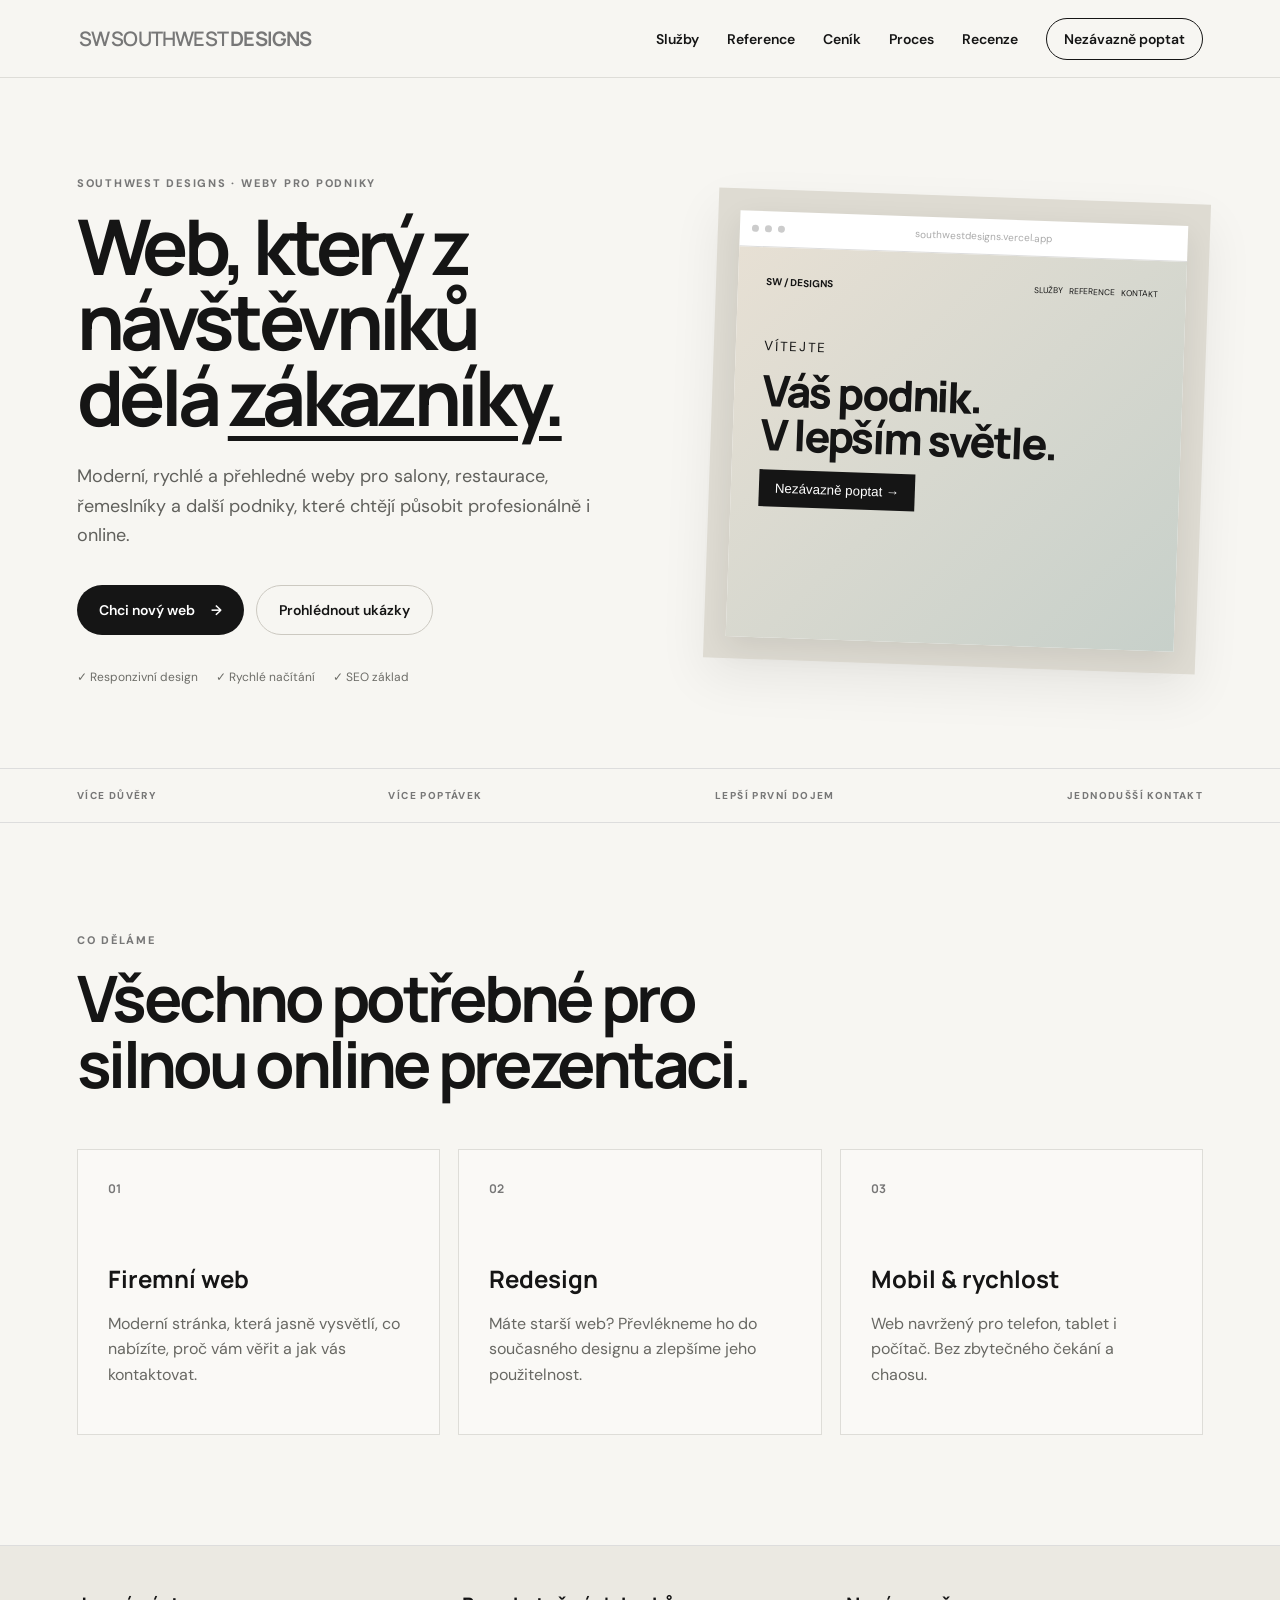
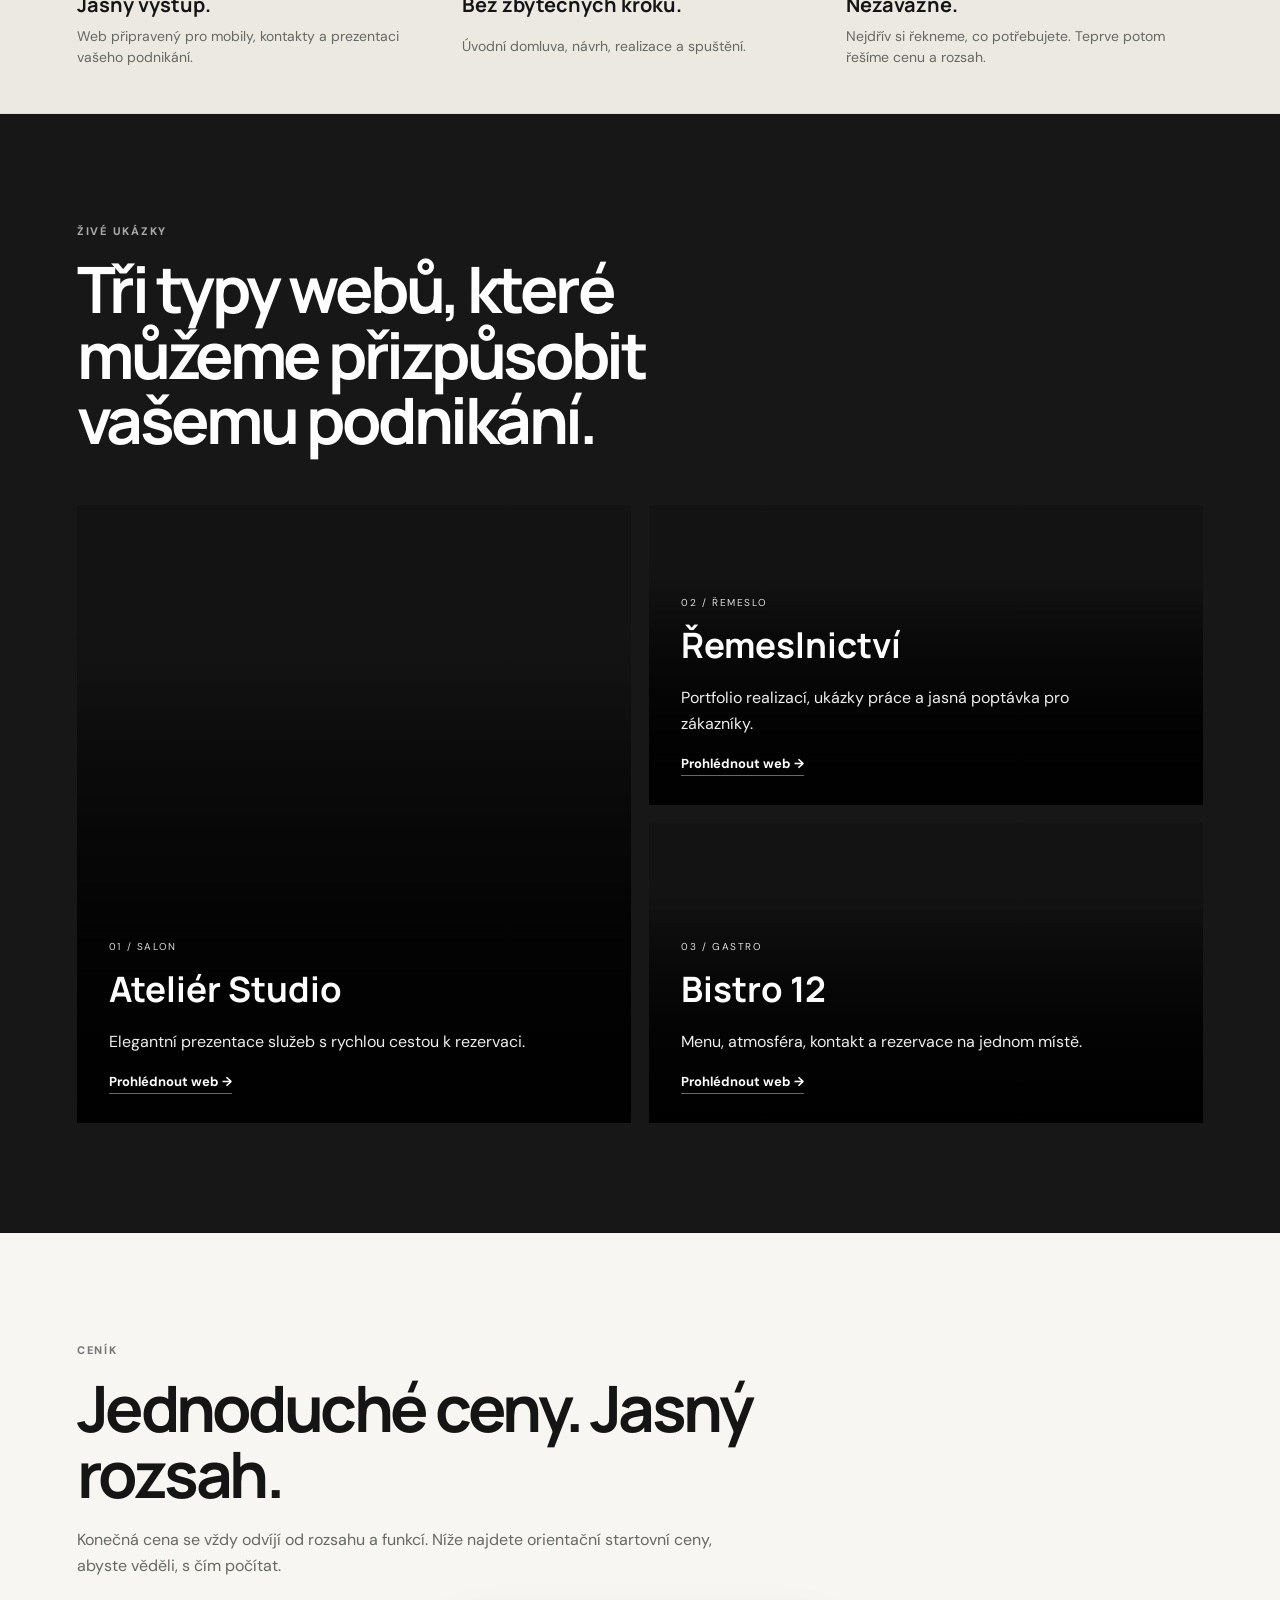
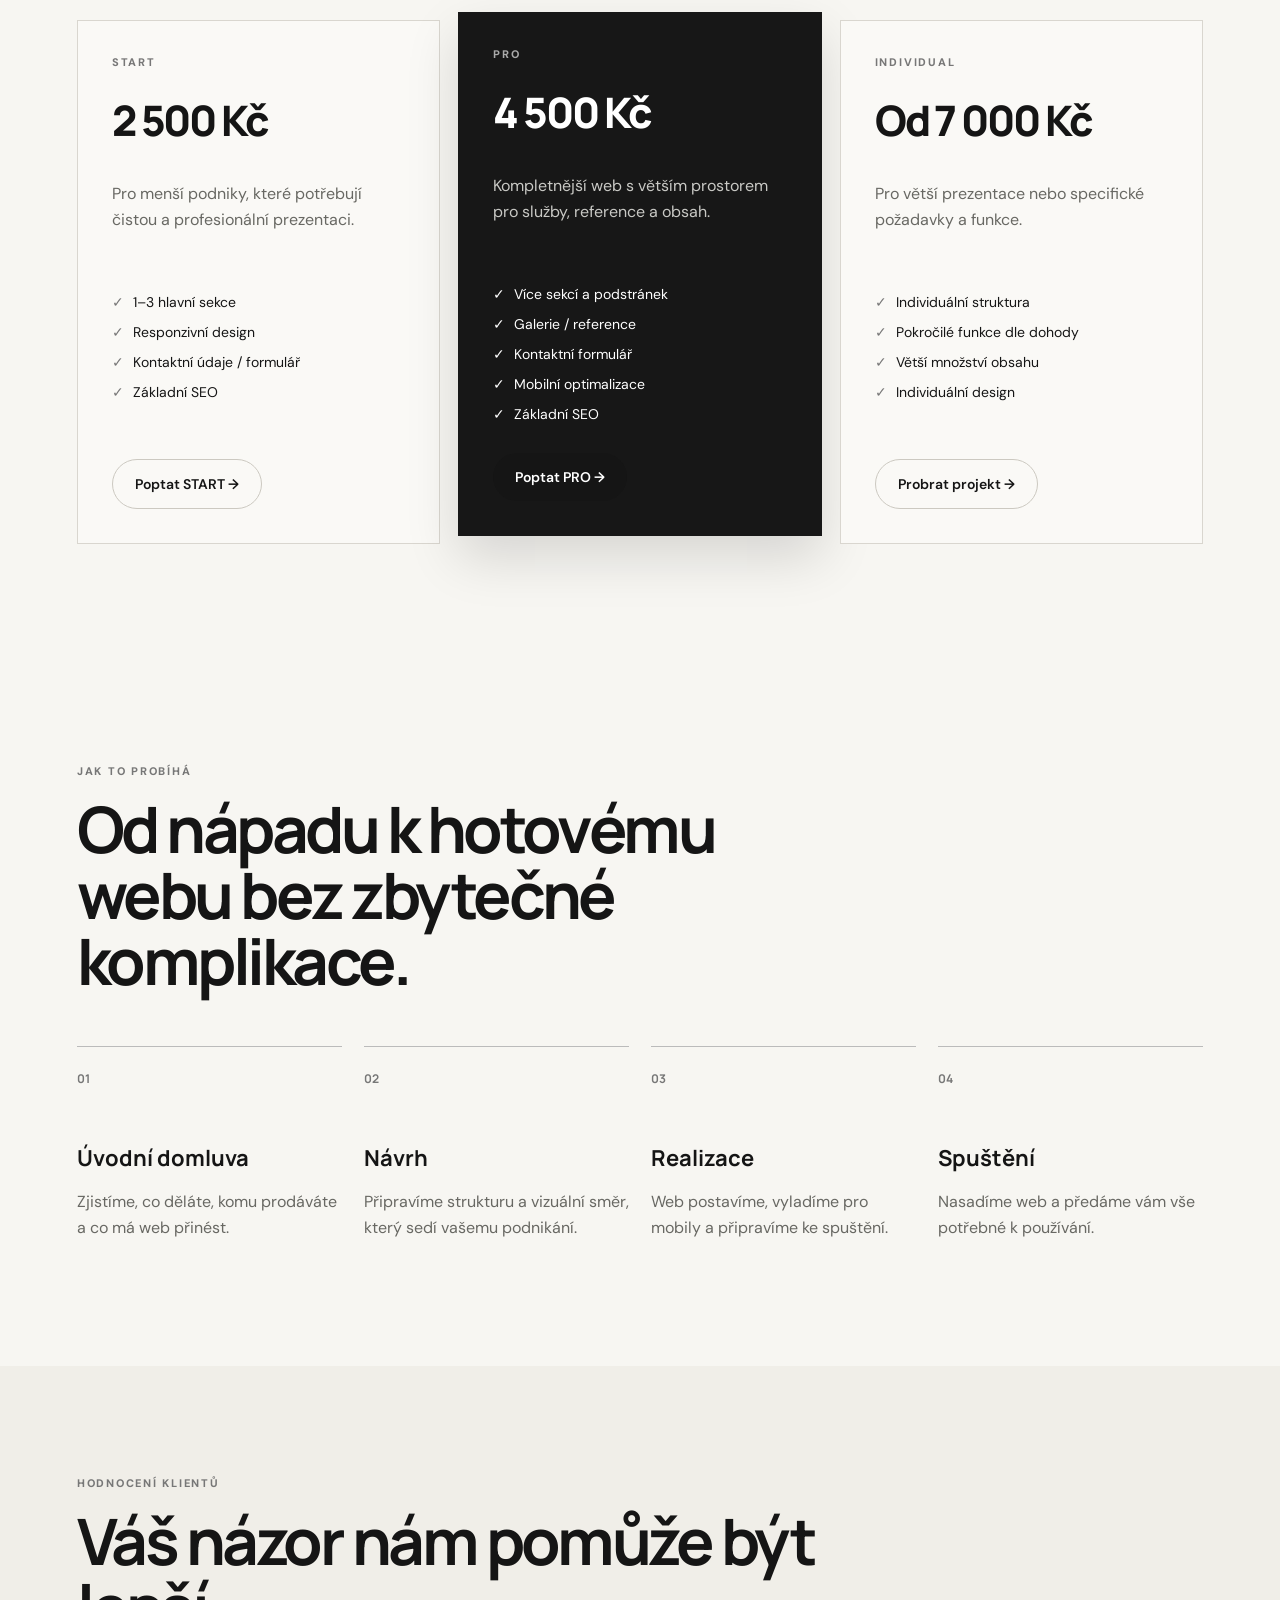
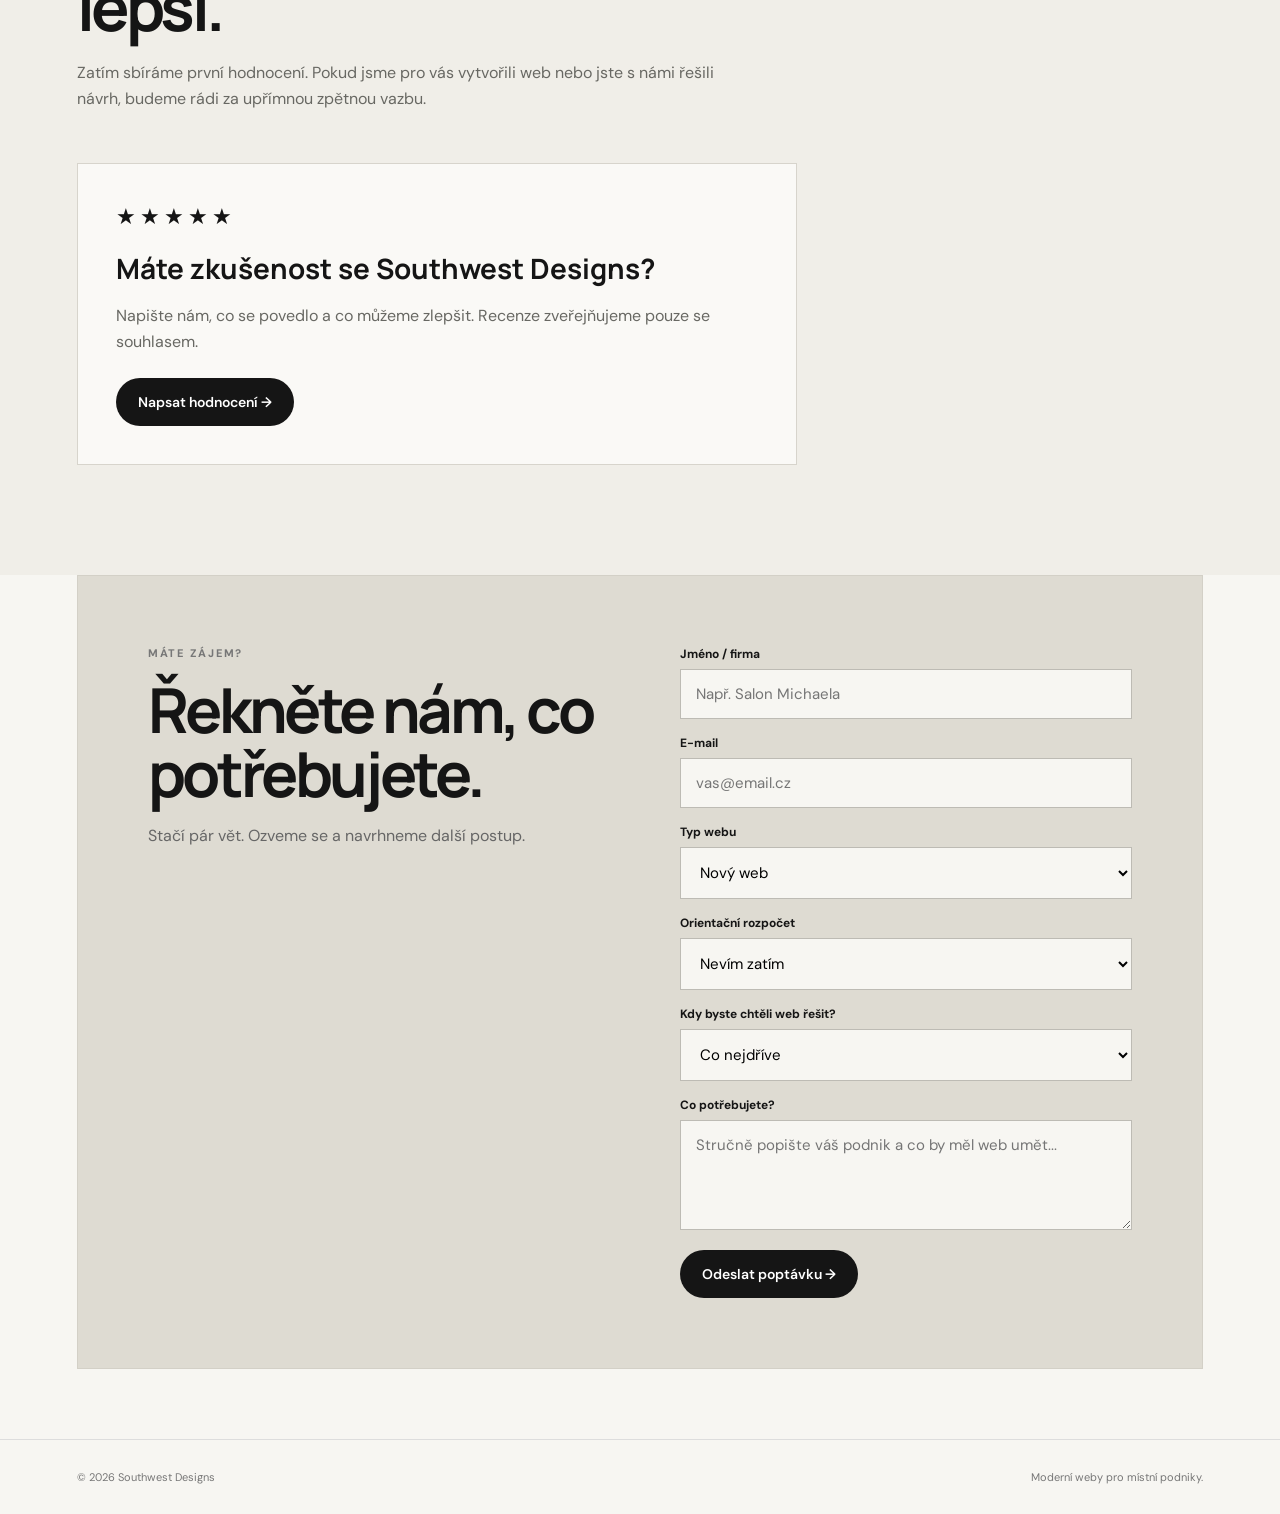
==== commit 23efdc97: "Rebrand portfolio to Southwest Designs" ====
--- a/index.html
+++ b/index.html
@@ -2,20 +2,20 @@
 <html lang="cs">
 <head>
   <meta charset="utf-8"><meta name="viewport" content="width=device-width, initial-scale=1">
-  <meta name="description" content="Moderní weby pro místní podniky."><title>NORDWEB — Moderní web pro váš podnik</title>
+  <meta name="description" content="Moderní weby pro místní podniky."><title>Southwest Designs — Moderní weby pro podniky</title>
   <link rel="preconnect" href="https://fonts.googleapis.com"><link rel="preconnect" href="https://fonts.gstatic.com" crossorigin>
   <link href="https://fonts.googleapis.com/css2?family=DM+Sans:wght@400;500;600;700&family=Manrope:wght@600;700;800&display=swap" rel="stylesheet"><link rel="stylesheet" href="styles.css">
 </head>
 <body>
-<header class="site-header"><a class="logo" href="#top">NORD<span>WEB</span></a><nav><a href="#sluzby">Služby</a><a href="#reference">Reference</a><a href="#cenik">Ceník</a><a href="#proces">Proces</a><a href="#recenze">Recenze</a><a class="nav-cta" href="#kontakt">Nezávazně poptat</a></nav><button class="menu" aria-label="Menu">☰</button></header>
+<header class="site-header"><a class="logo" href="#top"><span class="brand-mark">SW</span><span class="brand-name">SOUTHWEST <b>DESIGNS</b></span></a><nav><a href="#sluzby">Služby</a><a href="#reference">Reference</a><a href="#cenik">Ceník</a><a href="#proces">Proces</a><a href="#recenze">Recenze</a><a class="nav-cta" href="#kontakt">Nezávazně poptat</a></nav><button class="menu" aria-label="Menu">☰</button></header>
 <main id="top">
-<section class="hero"><div class="hero-copy"><p class="eyebrow">WEBY PRO MÍSTNÍ PODNIKY</p><h1>Web, který z návštěvníků dělá <em>zákazníky.</em></h1><p class="lead">Moderní, rychlé a přehledné weby pro salony, restaurace, řemeslníky a další podniky, které chtějí působit profesionálně i online.</p><div class="actions"><a class="button primary" href="#kontakt">Chci nový web <span>→</span></a><a class="button ghost" href="#reference">Prohlédnout ukázky</a></div><div class="trust"><span>✓ Responzivní design</span><span>✓ Rychlé načítání</span><span>✓ SEO základ</span></div></div><div class="hero-card"><div class="browser"><div class="browser-bar"><i></i><i></i><i></i><span>vaspodnik.cz</span></div><div class="mock-site"><div class="mock-top"><b>ATELIÉR</b><small>SLUŽBY &nbsp; GALERIE &nbsp; KONTAKT</small></div><div class="mock-center"><small>VÍTEJTE</small><strong>Váš podnik.<br>V lepším světle.</strong><button>Objednat termín →</button></div></div></div></div></section>
+<section class="hero"><div class="hero-copy"><p class="eyebrow">SOUTHWEST DESIGNS · WEBY PRO PODNIKY</p><h1>Web, který z návštěvníků dělá <em>zákazníky.</em></h1><p class="lead">Moderní, rychlé a přehledné weby pro salony, restaurace, řemeslníky a další podniky, které chtějí působit profesionálně i online.</p><div class="actions"><a class="button primary" href="#kontakt">Chci nový web <span>→</span></a><a class="button ghost" href="#reference">Prohlédnout ukázky</a></div><div class="trust"><span>✓ Responzivní design</span><span>✓ Rychlé načítání</span><span>✓ SEO základ</span></div></div><div class="hero-card"><div class="browser"><div class="browser-bar"><i></i><i></i><i></i><span>southwestdesigns.vercel.app</span></div><div class="mock-site"><div class="mock-top"><b>SW / DESIGNS</b><small>SLUŽBY &nbsp; REFERENCE &nbsp; KONTAKT</small></div><div class="mock-center"><small>VÍTEJTE</small><strong>Váš podnik.<br>V lepším světle.</strong><button>Nezávazně poptat →</button></div></div></div></div></section>
 <section class="strip"><span>VÍCE DŮVĚRY</span><span>VÍCE POPTÁVEK</span><span>LEPŠÍ PRVNÍ DOJEM</span><span>JEDNODUŠŠÍ KONTAKT</span></section>
 <section id="sluzby" class="section"><div class="section-head"><p class="eyebrow">CO DĚLÁME</p><h2>Všechno potřebné pro silnou online prezentaci.</h2></div><div class="cards"><article><div class="icon">01</div><h3>Firemní web</h3><p>Moderní stránka, která jasně vysvětlí, co nabízíte, proč vám věřit a jak vás kontaktovat.</p></article><article><div class="icon">02</div><h3>Redesign</h3><p>Máte starší web? Převlékneme ho do současného designu a zlepšíme jeho použitelnost.</p></article><article><div class="icon">03</div><h3>Mobil &amp; rychlost</h3><p>Web navržený pro telefon, tablet i počítač. Bez zbytečného čekání a chaosu.</p></article></div></section>
-<section class="proof"><div><strong>Jasný výstup.</strong><span>Web připravený pro mobily, kontakty a prezentaci vašeho podnikání.</span></div><div><strong>Bez zbytečných kroků.</strong><span>Krátká domluva, návrh, realizace a spuštění.</span></div><div><strong>Nezávazně.</strong><span>Nejdřív si řekneme, co potřebujete. Teprve potom řešíme cenu a rozsah.</span></div></section>
+<section class="proof"><div><strong>Jasný výstup.</strong><span>Web připravený pro mobily, kontakty a prezentaci vašeho podnikání.</span></div><div><strong>Bez zbytečných kroků.</strong><span>Úvodní domluva, návrh, realizace a spuštění.</span></div><div><strong>Nezávazně.</strong><span>Nejdřív si řekneme, co potřebujete. Teprve potom řešíme cenu a rozsah.</span></div></section>
 <section id="reference" class="section showcase"><div class="section-head"><p class="eyebrow">ŽIVÉ UKÁZKY</p><h2>Tři typy webů, které můžeme přizpůsobit vašemu podnikání.</h2></div><div class="showcase-grid"><div class="project large" style="background-image:linear-gradient(180deg,#00000008 25%,#000b 100%),url('https://images.unsplash.com/photo-1521590832167-7bcbfaa6381f?auto=format&fit=crop&w=1400&q=85')"><div class="project-content"><span>01 / SALON</span><h3>Ateliér Studio</h3><p>Elegantní prezentace služeb s rychlou cestou k rezervaci.</p><a href="atelier.html">Prohlédnout web →</a></div></div><div class="project" style="background-image:linear-gradient(180deg,#00000008 25%,#000b 100%),url('https://goldenhome.sg/cdn/shop/articles/custom-cabinet-maker.png?v=1769394931')"><div class="project-content"><span>02 / ŘEMESLO</span><h3>Řemeslnictví</h3><p>Portfolio realizací, ukázky práce a jasná poptávka pro zákazníky.</p><a href="nord-craft.html">Prohlédnout web →</a></div></div><div class="project" style="background-image:linear-gradient(180deg,#00000008 25%,#000b 100%),url('https://d3mnjqwcckawn6.cloudfront.net/assets/files/10997/relaxing-evening-batture-bistro-bar.2000x0.jpg')"><div class="project-content"><span>03 / GASTRO</span><h3>Bistro 12</h3><p>Menu, atmosféra, kontakt a rezervace na jednom místě.</p><a href="bistro-12.html">Prohlédnout web →</a></div></div></div></section>
 <section id="cenik" class="section pricing"><div class="section-head"><p class="eyebrow">CENÍK</p><h2>Jednoduché ceny. Jasný rozsah.</h2><p class="review-intro">Konečná cena se vždy odvíjí od rozsahu a funkcí. Níže najdete orientační startovní ceny, abyste věděli, s čím počítat.</p></div><div class="pricing-grid"><article class="price-card"><p class="eyebrow">START</p><h3>2 500 Kč</h3><p>Pro menší podniky, které potřebují čistou a profesionální prezentaci.</p><ul><li>1–3 hlavní sekce</li><li>Responzivní design</li><li>Kontaktní údaje / formulář</li><li>Základní SEO</li></ul><a class="button ghost" href="#kontakt">Poptat START →</a></article><article class="price-card featured"><p class="eyebrow">PRO</p><h3>4 500 Kč</h3><p>Kompletnější web s větším prostorem pro služby, reference a obsah.</p><ul><li>Více sekcí a podstránek</li><li>Galerie / reference</li><li>Kontaktní formulář</li><li>Mobilní optimalizace</li><li>Základní SEO</li></ul><a class="button primary" href="#kontakt">Poptat PRO →</a></article><article class="price-card"><p class="eyebrow">INDIVIDUAL</p><h3>Od 7 000 Kč</h3><p>Pro větší prezentace nebo specifické požadavky a funkce.</p><ul><li>Individuální struktura</li><li>Pokročilé funkce dle dohody</li><li>Větší množství obsahu</li><li>Individuální design</li></ul><a class="button ghost" href="#kontakt">Probrat projekt →</a></article></div></section>
 <section id="proces" class="section process"><div class="section-head"><p class="eyebrow">JAK TO PROBÍHÁ</p><h2>Od nápadu k hotovému webu bez zbytečné komplikace.</h2></div><div class="steps"><div><b>01</b><h3>Úvodní domluva</h3><p>Zjistíme, co děláte, komu prodáváte a co má web přinést.</p></div><div><b>02</b><h3>Návrh</h3><p>Připravíme strukturu a vizuální směr, který sedí vašemu podnikání.</p></div><div><b>03</b><h3>Realizace</h3><p>Web postavíme, vyladíme pro mobily a připravíme ke spuštění.</p></div><div><b>04</b><h3>Spuštění</h3><p>Nasadíme web a předáme vám vše potřebné k používání.</p></div></div></section>
-<section id="recenze" class="section reviews"><div class="section-head"><p class="eyebrow">HODNOCENÍ KLIENTŮ</p><h2>Váš názor nám pomůže být lepší.</h2><p class="review-intro">Zatím sbíráme první hodnocení. Pokud jsme pro vás vytvořili web nebo jste s námi řešili návrh, budeme rádi za upřímnou zpětnou vazbu.</p></div><div class="review-card"><div class="stars" aria-label="5 hvězdiček">★★★★★</div><h3>Máte zkušenost s NORDWEB?</h3><p>Napište nám, co se povedlo a co můžeme zlepšit. Recenze zveřejňujeme pouze se souhlasem.</p><a class="button primary" href="#kontakt">Napsat hodnocení →</a></div></section>
+<section id="recenze" class="section reviews"><div class="section-head"><p class="eyebrow">HODNOCENÍ KLIENTŮ</p><h2>Váš názor nám pomůže být lepší.</h2><p class="review-intro">Zatím sbíráme první hodnocení. Pokud jsme pro vás vytvořili web nebo jste s námi řešili návrh, budeme rádi za upřímnou zpětnou vazbu.</p></div><div class="review-card"><div class="stars" aria-label="5 hvězdiček">★★★★★</div><h3>Máte zkušenost se Southwest Designs?</h3><p>Napište nám, co se povedlo a co můžeme zlepšit. Recenze zveřejňujeme pouze se souhlasem.</p><a class="button primary" href="#kontakt">Napsat hodnocení →</a></div></section>
 <section id="kontakt" class="contact"><div><p class="eyebrow">MÁTE ZÁJEM?</p><h2>Řekněte nám, co potřebujete.</h2><p>Stačí pár vět. Ozveme se a navrhneme další postup.</p></div><form id="contact-form" action="https://formspree.io/f/mppwrbav" method="POST"><label>Jméno / firma<input name="name" required placeholder="Např. Salon Michaela"></label><label>E-mail<input name="email" type="email" required placeholder="vas@email.cz"></label><label>Typ webu<select name="project_type"><option value="Nový web">Nový web</option><option value="Redesign">Redesign</option><option value="Landing page">Landing page</option><option value="Jiné">Jiné</option></select></label><label>Orientační rozpočet<select name="budget"><option value="Nevím zatím">Nevím zatím</option><option value="do 5 000 Kč">do 5 000 Kč</option><option value="5 000–10 000 Kč">5 000–10 000 Kč</option><option value="10 000–20 000 Kč">10 000–20 000 Kč</option><option value="20 000 Kč a více">20 000 Kč a více</option></select></label><label>Kdy byste chtěli web řešit?<select name="timeline"><option value="Co nejdříve">Co nejdříve</option><option value="Během 1 měsíce">Během 1 měsíce</option><option value="Během 2–3 měsíců">Během 2–3 měsíců</option><option value="Jen zjišťuji možnosti">Jen zjišťuji možnosti</option></select></label><label>Co potřebujete?<textarea name="message" rows="4" placeholder="Stručně popište váš podnik a co by měl web umět..."></textarea></label><button class="button primary" type="submit">Odeslat poptávku →</button></form></section>
-</main><footer><span>© 2026 NORDWEB</span><span>Moderní weby pro místní podniky.</span></footer><script src="script.js"></script></body></html>+</main><footer><span>© 2026 Southwest Designs</span><span>Moderní weby pro místní podniky.</span></footer><script src="script.js"></script></body></html>
--- a/styles.css
+++ b/styles.css
@@ -1 +1 @@
-*{box-sizing:border-box}html{scroll-behavior:smooth;scroll-padding-top:90px}body{margin:0;font-family:"DM Sans",sans-serif;color:#151515;background:#f7f6f2}a{color:inherit;text-decoration:none}.site-header{height:78px;display:flex;align-items:center;justify-content:space-between;padding:0 6vw;border-bottom:1px solid #deddd8;background:#f7f6f2;position:sticky;top:0;z-index:10}.logo{font-family:Manrope;font-weight:800;letter-spacing:-.04em;font-size:20px}.logo span{font-weight:600;margin-left:2px;color:#777}nav{display:flex;gap:28px;align-items:center;font-size:14px;font-weight:600}.nav-cta{padding:11px 17px;border:1px solid #151515;border-radius:999px}.menu{display:none;border:0;background:none;font-size:24px}.hero{min-height:690px;padding:90px 6vw 75px;display:grid;grid-template-columns:1.05fr .95fr;gap:7vw;align-items:center}.eyebrow{font-size:11px;font-weight:800;letter-spacing:.16em;color:#777;margin:0 0 18px}.hero h1{font-family:Manrope;font-size:clamp(50px,6vw,88px);line-height:.98;letter-spacing:-.06em;margin:0 0 28px;max-width:760px}.hero h1 em{font-style:normal;text-decoration:underline;text-decoration-thickness:5px;text-underline-offset:10px}.lead{font-size:18px;line-height:1.65;color:#60605c;max-width:600px}.actions{display:flex;gap:12px;margin:34px 0}.button{display:inline-flex;align-items:center;justify-content:center;gap:16px;border:0;border-radius:999px;padding:15px 22px;font:600 14px "DM Sans";cursor:pointer}.primary{background:#151515;color:white}.ghost{border:1px solid #ccc9c1;background:transparent}.trust{display:flex;gap:18px;flex-wrap:wrap;color:#6d6d68;font-size:12px}.hero-card{background:#dedbd2;padding:22px;transform:rotate(2deg);box-shadow:0 20px 50px #0001}.browser{background:white;box-shadow:0 10px 30px #00000015}.browser-bar{height:36px;border-bottom:1px solid #ddd;display:flex;align-items:center;padding:0 12px;gap:6px;color:#aaa;font-size:10px}.browser-bar i{width:7px;height:7px;border-radius:50%;background:#ccc}.browser-bar span{margin:auto}.mock-site{height:390px;padding:28px;background:linear-gradient(135deg,#e7e0d4,#c7d0ca)}.mock-top{display:flex;justify-content:space-between;font-size:10px}.mock-center{height:80%;display:flex;flex-direction:column;justify-content:center;gap:14px}.mock-center small{letter-spacing:.15em}.mock-center strong{font:800 43px/1.02 Manrope;letter-spacing:-.05em}.mock-center button{align-self:flex-start;padding:11px 16px;border:0;background:#151515;color:#fff}.strip{border-top:1px solid #ddd;border-bottom:1px solid #ddd;padding:20px 6vw;display:flex;justify-content:space-between;gap:20px;font-size:10px;letter-spacing:.14em;font-weight:800;color:#777}.section{padding:110px 6vw}.section-head{max-width:760px;margin-bottom:52px}.section h2{font:700 clamp(38px,5vw,64px)/1.03 Manrope;letter-spacing:-.055em;margin:0}.cards{display:grid;grid-template-columns:repeat(3,1fr);gap:18px}.cards article{border:1px solid #deddd8;padding:30px;min-height:250px;background:#faf9f6}.icon{font:700 12px Manrope;margin-bottom:65px;color:#777}.cards h3{font:700 24px Manrope;margin:0 0 12px}.cards p,.steps p,.project p{color:#686863;line-height:1.6}.proof{padding:45px 6vw;background:#ebe9e2;border-top:1px solid #ddd;border-bottom:1px solid #ddd;display:grid;grid-template-columns:repeat(3,1fr);gap:28px}.proof div{display:grid;gap:8px}.proof strong{font:700 20px Manrope}.proof span{color:#686863;line-height:1.5;font-size:14px}.showcase{background:#171717;color:#fff}.showcase .eyebrow{color:#aaa}.showcase-grid{display:grid;grid-template-columns:1fr 1fr;gap:18px}.project{position:relative;overflow:hidden;min-height:300px;padding:32px;display:flex;align-items:end;background-position:center;background-size:cover;isolation:isolate;transition:transform .45s ease,filter .45s ease}.project::before{content:"";position:absolute;inset:0;background:linear-gradient(180deg,rgba(0,0,0,.08) 20%,rgba(0,0,0,.78) 100%);z-index:-1}.project::after{content:"";position:absolute;inset:0;background:inherit;background-position:center;background-size:cover;z-index:-2;transition:transform .6s ease}.project:hover{transform:translateY(-4px)}.project:hover::after{transform:scale(1.05)}.project.large{grid-row:span 2;min-height:618px;background-image:url('https://images.unsplash.com/photo-1675599193884-38c7a5ceecbc?auto=format&fit=crop&fm=jpg&q=80&w=1800')}.project:nth-child(2){background-image:url('https://images.unsplash.com/photo-1773325035245-66f793d71d5c?auto=format&fit=crop&fm=jpg&q=80&w=1400')}.project:nth-child(3){background-image:url('https://images.unsplash.com/photo-1566889110088-1119b49ce526?auto=format&fit=crop&fm=jpg&q=80&w=1400')}.project-content{position:relative;z-index:2;max-width:560px}.project-content span{font-size:10px;letter-spacing:.16em;color:#ddd}.project h3{font:700 35px Manrope;margin:10px 0}.project p{color:#eee;max-width:430px}.project a{font-weight:700;font-size:13px}.pricing{background:#f7f6f2}.pricing .section-head{margin-bottom:42px}.pricing-grid{display:grid;grid-template-columns:repeat(3,1fr);gap:18px;align-items:stretch}.price-card{position:relative;border:1px solid #d9d6cf;background:#faf9f6;padding:34px;display:flex;flex-direction:column}.price-card.featured{background:#171717;color:#fff;border-color:#171717;transform:translateY(-8px);box-shadow:0 22px 50px #0002}.price-card.featured .eyebrow{color:#aaa}.price-card h3{font:800 42px Manrope;letter-spacing:-.05em;margin:4px 0 16px}.price-card>p:not(.eyebrow){color:#686863;line-height:1.6;min-height:76px}.price-card.featured>p:not(.eyebrow){color:#c9c9c5}.price-card ul{padding:0;margin:20px 0 30px;list-style:none;display:grid;gap:12px}.price-card li{font-size:14px}.price-card li::before{content:'✓';margin-right:9px;color:#777}.price-card.featured li::before{color:#fff}.price-card .button{align-self:flex-start;margin-top:auto}.steps{display:grid;grid-template-columns:repeat(4,1fr);gap:22px}.steps>div{border-top:1px solid #bbb;padding-top:20px}.steps b{font:700 12px Manrope;color:#777}.steps h3{font:700 22px Manrope;margin:55px 0 8px}.reviews{background:#f0eee8}.review-intro{color:#686863;line-height:1.6;max-width:650px;margin-top:20px}.review-card{max-width:720px;border:1px solid #d7d4cc;background:#faf9f6;padding:38px}.stars{font-size:22px;letter-spacing:4px;margin-bottom:18px}.review-card h3{font:700 28px Manrope;margin:0 0 10px}.review-card p{color:#686863;line-height:1.6;margin-bottom:24px}.contact{margin:0 6vw 70px;padding:70px;display:grid;grid-template-columns:1fr 1fr;gap:80px;background:#dedbd2;border:1px solid #d3d0c7}.contact.contact-focus{animation:contactPulse .8s ease-out}.contact h2{font:700 clamp(38px,5vw,62px)/1.02 Manrope;letter-spacing:-.055em;margin:0 0 18px}.contact p:not(.eyebrow){color:#666;line-height:1.6}.contact form{display:grid;gap:16px}.contact label{font-size:12px;font-weight:700}.contact input,.contact textarea,.contact select{width:100%;margin-top:7px;border:1px solid #bdbbb4;background:#f7f6f2;padding:14px 15px;font:15px "DM Sans";resize:vertical}.contact select{appearance:auto}.contact .button{justify-self:start}.contact .button.attention{animation:buttonAttention .55s ease-in-out 0s 3}.contact input:focus,.contact textarea:focus,.contact select:focus{outline:2px solid #151515;outline-offset:2px}footer{padding:30px 6vw;border-top:1px solid #ddd;display:flex;justify-content:space-between;color:#777;font-size:11px}@keyframes contactPulse{0%{box-shadow:0 0 0 0 #15151500}45%{box-shadow:0 0 0 7px #15151518}100%{box-shadow:0 0 0 0 #15151500}}@keyframes buttonAttention{0%,100%{transform:scale(1)}50%{transform:scale(1.08);box-shadow:0 0 0 8px #15151518}}@media(max-width:800px){nav{display:none}.menu{display:block}.hero{grid-template-columns:1fr;padding-top:60px}.hero-card{order:-1}.strip{overflow:hidden}.cards,.steps,.contact,.proof,.pricing-grid{grid-template-columns:1fr}.showcase-grid{grid-template-columns:1fr}.project.large{min-height:400px}.contact{padding:40px 28px;gap:35px}.section{padding:75px 6vw}.hero h1{font-size:clamp(45px,14vw,70px)}.mock-site{height:300px}.mock-center strong{font-size:34px}.price-card.featured{transform:none}}@media(prefers-reduced-motion:reduce){html{scroll-behavior:auto}.contact.contact-focus,.contact .button.attention,.project,.project::after{animation:none;transition:none}}+*{box-sizing:border-box}html{scroll-behavior:smooth;scroll-padding-top:90px}body{margin:0;font-family:"DM Sans",sans-serif;color:#151515;background:#f7f6f2}a{color:inherit;text-decoration:none}.site-header{height:78px;display:flex;align-items:center;justify-content:space-between;padding:0 6vw;border-bottom:1px solid #deddd8;background:#f7f6f2;position:sticky;top:0;z-index:10}.logo{font-family:Manrope;font-weight:800;letter-spacing:-.04em;font-size:20px}.logo span{font-weight:600;margin-left:2px;color:#777}nav{display:flex;gap:28px;align-items:center;font-size:14px;font-weight:600}nav a:not(.nav-cta){transition:opacity .2s ease}nav a:not(.nav-cta):hover{opacity:.55}.nav-cta{padding:11px 17px;border:1px solid #151515;border-radius:999px;transition:background .2s ease,color .2s ease}nav .nav-cta:hover{background:#151515;color:#fff}.menu{display:none;border:0;background:none;font-size:24px}.hero{min-height:690px;padding:90px 6vw 75px;display:grid;grid-template-columns:1.05fr .95fr;gap:7vw;align-items:center}.eyebrow{font-size:11px;font-weight:800;letter-spacing:.16em;color:#777;margin:0 0 18px}.hero h1{font-family:Manrope;font-size:clamp(50px,6vw,88px);line-height:.98;letter-spacing:-.06em;margin:0 0 28px;max-width:760px}.hero h1 em{font-style:normal;text-decoration:underline;text-decoration-thickness:5px;text-underline-offset:10px}.lead{font-size:18px;line-height:1.65;color:#60605c;max-width:600px}.actions{display:flex;gap:12px;margin:34px 0}.button{display:inline-flex;align-items:center;justify-content:center;gap:16px;border:0;border-radius:999px;padding:15px 22px;font:600 14px "DM Sans";cursor:pointer;transition:transform .2s ease,background .2s ease,box-shadow .2s ease}.button:hover{transform:translateY(-2px)}.primary{background:#151515;color:white}.primary:hover{background:#2b2b2b;box-shadow:0 10px 24px #0002}.ghost{border:1px solid #ccc9c1;background:transparent}.ghost:hover{border-color:#151515}.trust{display:flex;gap:18px;flex-wrap:wrap;color:#6d6d68;font-size:12px}.hero-card{background:#dedbd2;padding:22px;transform:rotate(2deg);box-shadow:0 20px 50px #0001;transition:transform .45s ease,box-shadow .45s ease}.hero-card:hover{transform:rotate(0deg) translateY(-5px);box-shadow:0 28px 60px #0002}.browser{background:white;box-shadow:0 10px 30px #00000015}.browser-bar{height:36px;border-bottom:1px solid #ddd;display:flex;align-items:center;padding:0 12px;gap:6px;color:#aaa;font-size:10px}.browser-bar i{width:7px;height:7px;border-radius:50%;background:#ccc}.browser-bar span{margin:auto}.mock-site{height:390px;padding:28px;background:linear-gradient(135deg,#e7e0d4,#c7d0ca)}.mock-top{display:flex;justify-content:space-between;font-size:10px}.mock-center{height:80%;display:flex;flex-direction:column;justify-content:center;gap:14px}.mock-center small{letter-spacing:.15em}.mock-center strong{font:800 43px/1.02 Manrope;letter-spacing:-.05em}.mock-center button{align-self:flex-start;padding:11px 16px;border:0;background:#151515;color:#fff}.strip{border-top:1px solid #ddd;border-bottom:1px solid #ddd;padding:20px 6vw;display:flex;justify-content:space-between;gap:20px;font-size:10px;letter-spacing:.14em;font-weight:800;color:#777}.section{padding:110px 6vw}.section-head{max-width:760px;margin-bottom:52px}.section h2{font:700 clamp(38px,5vw,64px)/1.03 Manrope;letter-spacing:-.055em;margin:0}.cards{display:grid;grid-template-columns:repeat(3,1fr);gap:18px}.cards article{border:1px solid #deddd8;padding:30px;min-height:250px;background:#faf9f6;transition:transform .25s ease,box-shadow .25s ease,border-color .25s ease}.cards article:hover{transform:translateY(-5px);box-shadow:0 18px 35px #0000000d;border-color:#c9c6be}.icon{font:700 12px Manrope;margin-bottom:65px;color:#777}.cards h3{font:700 24px Manrope;margin:0 0 12px}.cards p,.steps p,.project p{color:#686863;line-height:1.6}.proof{padding:45px 6vw;background:#ebe9e2;border-top:1px solid #ddd;border-bottom:1px solid #ddd;display:grid;grid-template-columns:repeat(3,1fr);gap:28px}.proof div{display:grid;gap:8px}.proof strong{font:700 20px Manrope}.proof span{color:#686863;line-height:1.5;font-size:14px}.showcase{background:#171717;color:#fff}.showcase .eyebrow{color:#aaa}.showcase-grid{display:grid;grid-template-columns:1fr 1fr;gap:18px}.project{position:relative;overflow:hidden;min-height:300px;padding:32px;display:flex;align-items:end;background-position:center;background-size:cover;isolation:isolate;transition:transform .45s ease,filter .45s ease}.project::before{content:"";position:absolute;inset:0;background:linear-gradient(180deg,rgba(0,0,0,.08) 20%,rgba(0,0,0,.78) 100%);z-index:-1}.project::after{content:"";position:absolute;inset:0;background:inherit;background-position:center;background-size:cover;z-index:-2;transition:transform .6s ease}.project:hover{transform:translateY(-4px);filter:brightness(1.05)}.project:hover::after{transform:scale(1.05)}.project.large{grid-row:span 2;min-height:618px}.project-content{position:relative;z-index:2;max-width:560px}.project-content span{font-size:10px;letter-spacing:.16em;color:#ddd}.project h3{font:700 35px Manrope;margin:10px 0}.project p{color:#eee;max-width:430px}.project a{font-weight:700;font-size:13px;border-bottom:1px solid #ffffff66;padding-bottom:3px}.pricing{background:#f7f6f2}.pricing .section-head{margin-bottom:42px}.pricing-grid{display:grid;grid-template-columns:repeat(3,1fr);gap:18px;align-items:stretch}.price-card{position:relative;border:1px solid #d9d6cf;background:#faf9f6;padding:34px;display:flex;flex-direction:column;transition:transform .25s ease,box-shadow .25s ease}.price-card:hover{transform:translateY(-5px);box-shadow:0 18px 40px #0000000d}.price-card.featured{background:#171717;color:#fff;border-color:#171717;transform:translateY(-8px);box-shadow:0 22px 50px #0002}.price-card.featured:hover{transform:translateY(-12px)}.price-card.featured .eyebrow{color:#aaa}.price-card h3{font:800 42px Manrope;letter-spacing:-.05em;margin:4px 0 16px}.price-card>p:not(.eyebrow){color:#686863;line-height:1.6;min-height:76px}.price-card.featured>p:not(.eyebrow){color:#c9c9c5}.price-card ul{padding:0;margin:20px 0 30px;list-style:none;display:grid;gap:12px}.price-card li{font-size:14px}.price-card li::before{content:'✓';margin-right:9px;color:#777}.price-card.featured li::before{color:#fff}.price-card .button{align-self:flex-start;margin-top:auto}.steps{display:grid;grid-template-columns:repeat(4,1fr);gap:22px}.steps>div{border-top:1px solid #bbb;padding-top:20px;transition:border-color .2s ease}.steps>div:hover{border-color:#151515}.steps b{font:700 12px Manrope;color:#777}.steps h3{font:700 22px Manrope;margin:55px 0 8px}.reviews{background:#f0eee8}.review-intro{color:#686863;line-height:1.6;max-width:650px;margin-top:20px}.review-card{max-width:720px;border:1px solid #d7d4cc;background:#faf9f6;padding:38px;transition:transform .25s ease,box-shadow .25s ease}.review-card:hover{transform:translateY(-4px);box-shadow:0 18px 40px #0000000d}.stars{font-size:22px;letter-spacing:4px;margin-bottom:18px}.review-card h3{font:700 28px Manrope;margin:0 0 10px}.review-card p{color:#686863;line-height:1.6;margin-bottom:24px}.contact{margin:0 6vw 70px;padding:70px;display:grid;grid-template-columns:1fr 1fr;gap:80px;background:#dedbd2;border:1px solid #d3d0c7}.contact.contact-focus{animation:contactPulse .8s ease-out}.contact h2{font:700 clamp(38px,5vw,62px)/1.02 Manrope;letter-spacing:-.055em;margin:0 0 18px}.contact p:not(.eyebrow){color:#666;line-height:1.6}.contact form{display:grid;gap:16px}.contact label{font-size:12px;font-weight:700}.contact input,.contact textarea,.contact select{width:100%;margin-top:7px;border:1px solid #bdbbb4;background:#f7f6f2;padding:14px 15px;font:15px "DM Sans";resize:vertical}.contact select{appearance:auto}.contact .button{justify-self:start}.contact .button.attention{animation:buttonAttention .55s ease-in-out 0s 3}.contact input:focus,.contact textarea:focus,.contact select:focus{outline:2px solid #151515;outline-offset:2px}footer{padding:30px 6vw;border-top:1px solid #ddd;display:flex;justify-content:space-between;color:#777;font-size:11px}@keyframes contactPulse{0%{box-shadow:0 0 0 0 #15151500}45%{box-shadow:0 0 0 7px #15151518}100%{box-shadow:0 0 0 0 #15151500}}@keyframes buttonAttention{0%,100%{transform:scale(1)}50%{transform:scale(1.08);box-shadow:0 0 0 8px #15151518}}@media(max-width:1000px){.hero{grid-template-columns:1fr;gap:45px}.hero-card{max-width:760px;width:100%;justify-self:center}.hero{padding-top:65px}.hero h1{max-width:900px}.showcase-grid{grid-template-columns:1fr 1fr}}@media(max-width:800px){nav{display:none}.menu{display:block}.hero{grid-template-columns:1fr;padding-top:55px;min-height:auto}.hero-card{order:-1;transform:none;padding:12px}.hero-card:hover{transform:none}.strip{overflow:hidden;display:grid;grid-template-columns:1fr 1fr;row-gap:12px}.cards,.steps,.contact,.proof,.pricing-grid{grid-template-columns:1fr}.showcase-grid{grid-template-columns:1fr}.project.large{min-height:430px}.project{min-height:330px}.contact{padding:40px 28px;gap:35px;margin-left:4vw;margin-right:4vw}.section{padding:75px 6vw}.hero h1{font-size:clamp(45px,14vw,70px)}.lead{font-size:16px}.actions{flex-wrap:wrap}.mock-site{height:300px}.mock-center strong{font-size:34px}.price-card.featured,.price-card.featured:hover{transform:none}.section-head{margin-bottom:36px}.project h3{font-size:30px}}@media(max-width:520px){.site-header{height:68px;padding:0 5vw}.logo{font-size:18px}.hero{padding:45px 5vw 60px}.hero h1{font-size:clamp(42px,13vw,58px);margin-bottom:22px}.actions .button{width:100%}.trust{gap:10px;font-size:11px}.mock-site{height:260px;padding:20px}.mock-top small{display:none}.mock-center strong{font-size:30px}.strip{padding:18px 5vw;font-size:9px}.section{padding:65px 5vw}.section h2{font-size:38px}.project{padding:25px;min-height:300px}.project.large{min-height:370px}.pricing-grid{gap:14px}.price-card{padding:28px}.contact{padding:32px 22px;margin:0 5vw 45px}.contact h2{font-size:40px}footer{padding:24px 5vw;gap:18px;flex-direction:column}}@media(prefers-reduced-motion:reduce){html{scroll-behavior:auto}.contact.contact-focus,.contact .button.attention,.project,.project::after,.cards article,.price-card,.review-card,.hero-card,.button{animation:none;transition:none}}
